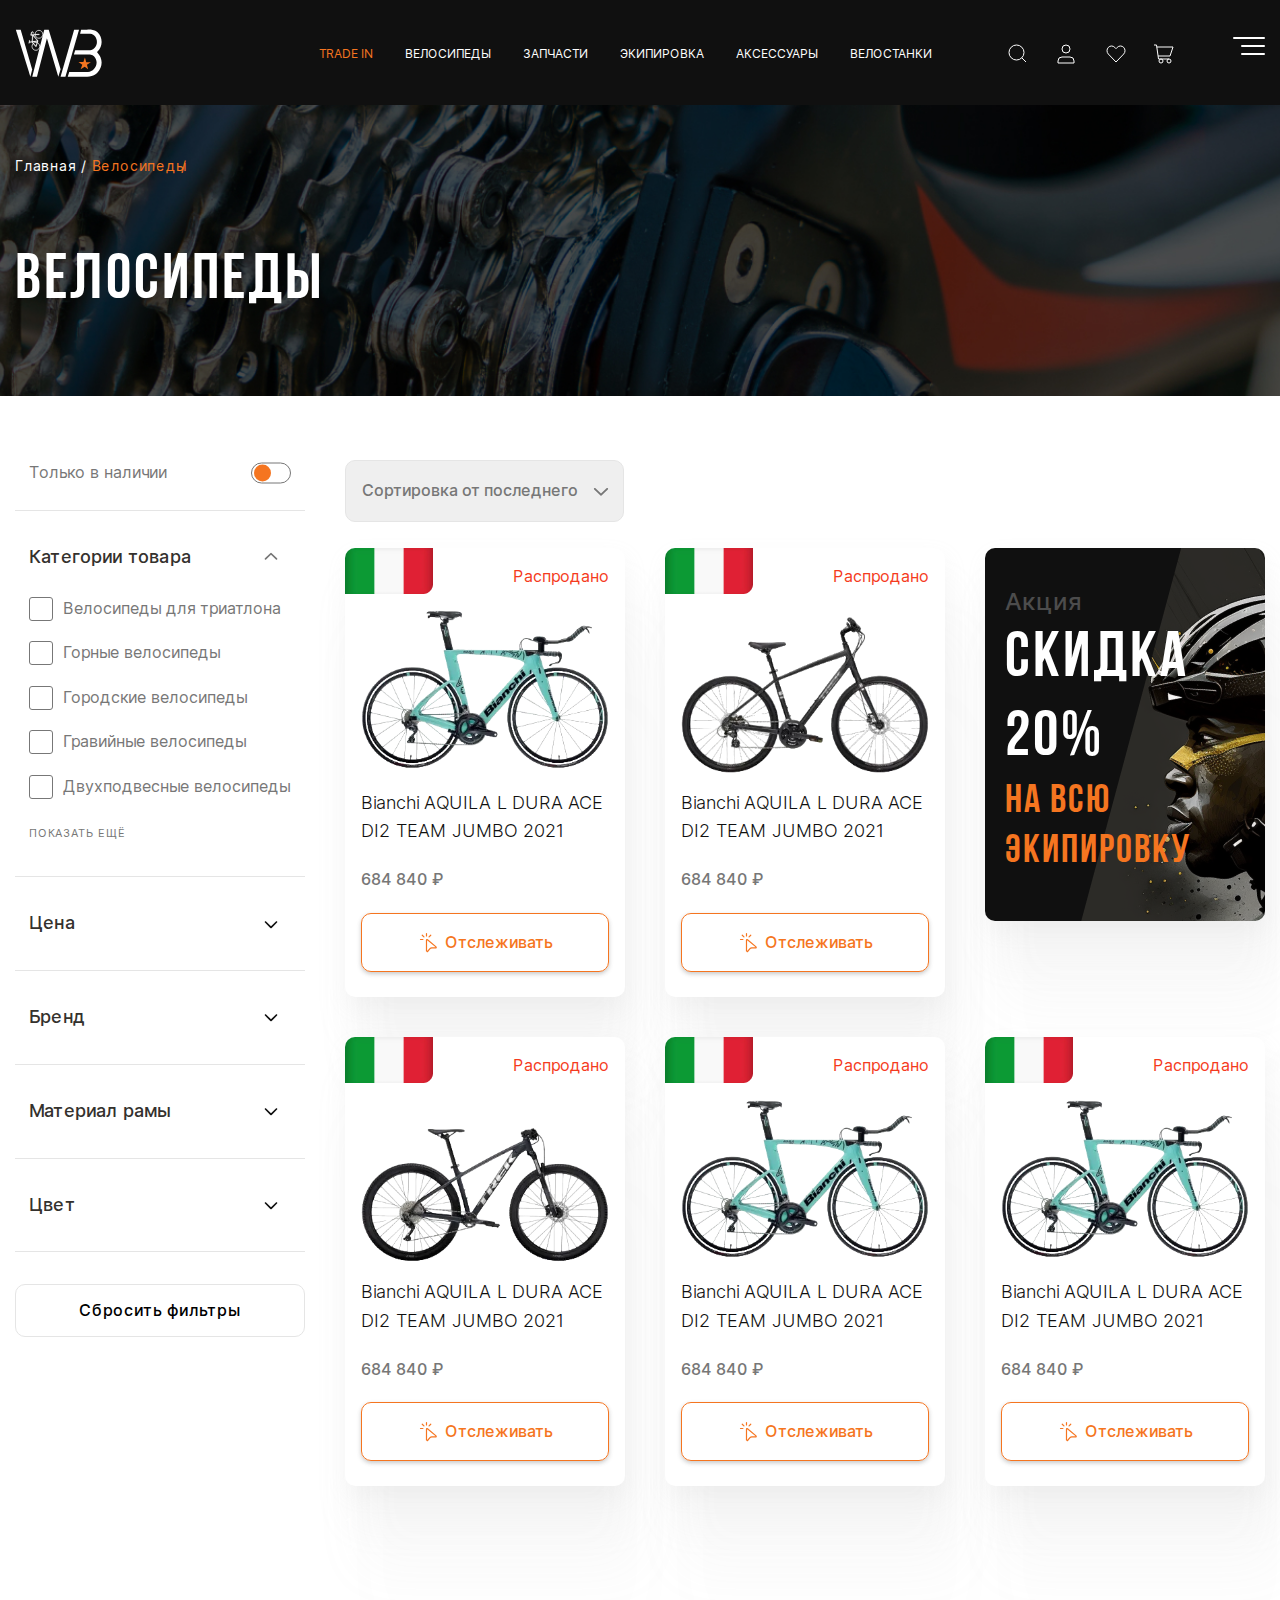
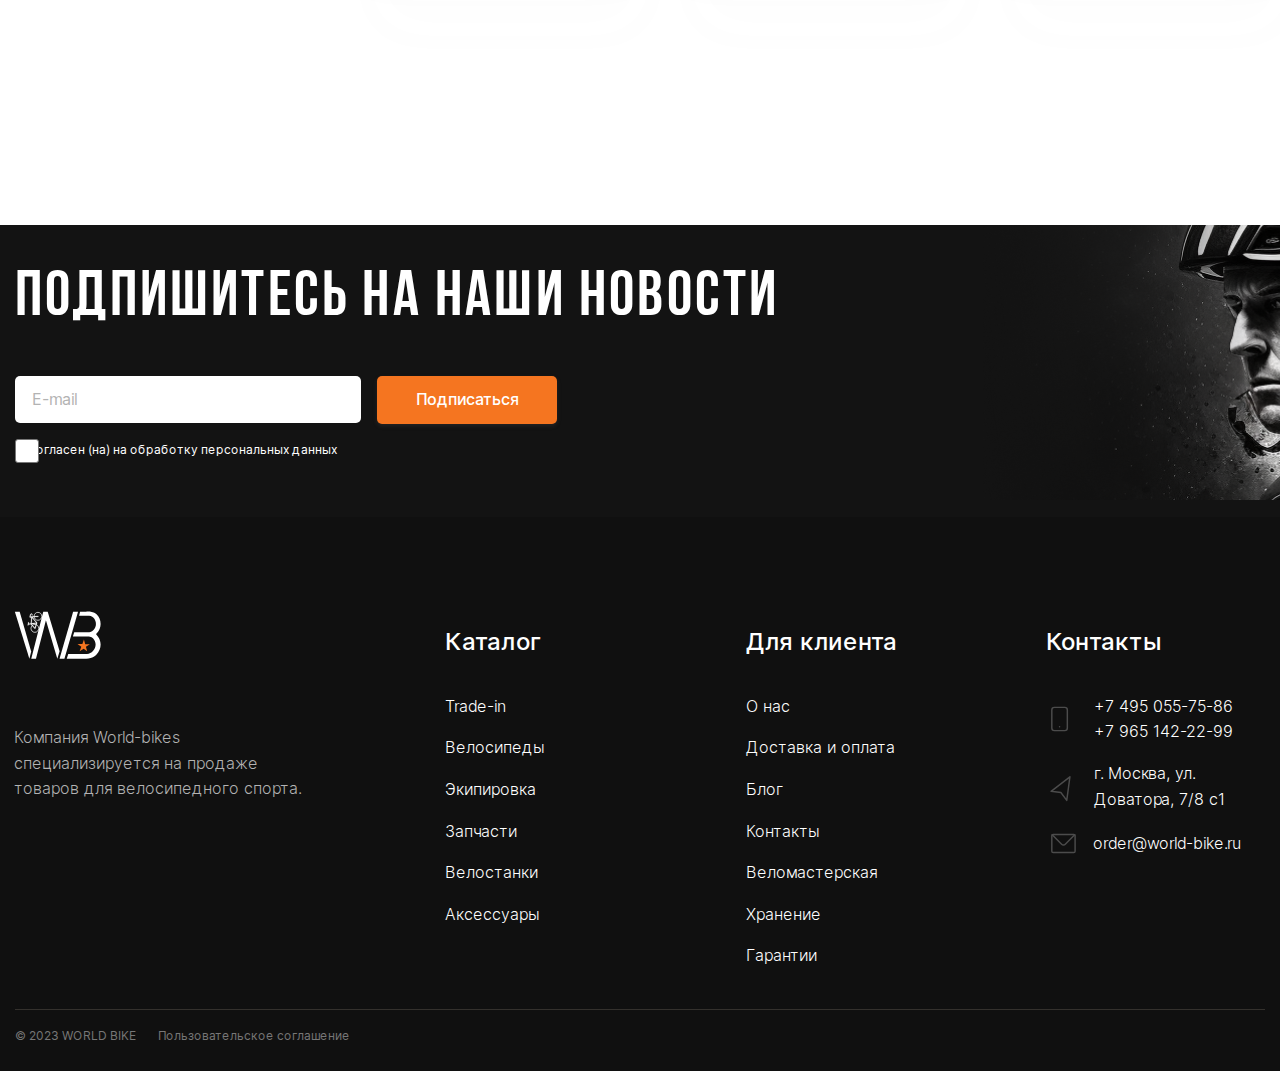
==== catalog-page.html @ cad62a0f "new site" ====
<!DOCTYPE html>
<html lang="ru" class="page">

<head>
  <meta charset="UTF-8">
    <meta name="viewport" content="width=device-width, initial-scale=1.0">
    <meta name="description" content="Купить велосипеды с доставкой по Москве - интернет магазин World Bike. Гарантия от производителя, профессиональное обслуживание, аксессуары, веломастерская.">
    <meta property="og:locale" content="ru_RU">
    <meta property="og:type" content="website">
    <meta property="og:title" content="Купить велосипед в Москве - World Bike | Интернет-магазин велосипедов">
    <meta property="og:description" content="Купить велосипеды с доставкой по Москве - интернет магазин World Bike. Гарантия от производителя, профессиональное обслуживание, аксессуары, веломастерская.">
    <meta property="og:url" content="https://world-bike.ru/">
    <meta property="og:site_name" content="Купить велосипед в Москве - World Bike | Интернет-магазин велосипедов">
    <meta property="article:modified_time" content="2023-04-11T09:06:09+00:00">
    <link rel="preload" href="fonts/bebasNeue/BebasNeueRegular.woff2" as="font" type="font/woff2" crossorigin>
    <link rel="preload" href="fonts/bebasNeue/BebasNeueCyrillic.woff2" as="font" type="font/woff2" crossorigin>
    <link rel="preload" href="fonts/inter/InterLightBETA.woff2" as="font" type="font/woff2" crossorigin>
    <link rel="preload" href="fonts/inter/InterRegular.woff2" as="font" type="font/woff2" crossorigin>
    <link rel="preload" href="fonts/inter/InterMedium.woff2" as="font" type="font/woff2" crossorigin>
    <link rel="preload" href="fonts/inter/InterBold.woff2" as="font" type="font/woff2" crossorigin>
    <link rel="preload" href="fonts/montserrat/MontserratSemiBold.woff2" as="font" type="font/woff2" crossorigin>
    <link rel="preload" href="fonts/montserrat/MontserratBold.woff2" as="font" type="font/woff2" crossorigin>
    <link rel="preload" href="fonts/openSans/OpenSansRegular.woff2" as="font" type="font/woff2" crossorigin>
  <link rel="stylesheet" href="css/vendor.css">
  <link rel="stylesheet" href="css/main.css">
  <script defer src="js/main.js"></script>
</head>

<body class="page__body">

  <div class="wrapper">

        <header class="header header--row">

    <div class="site-container">

        <div class="header__inner">

            <a href="index.html" class="logo header__logo">
                <img loading="lazy" src="img/svg-icon/logo.svg" class="image" width="87" height="49"
					alt="Логотип компаний world-bike">
            </a>

            <div class="header__box">

                <nav class="nav header__nav" title="Меню сайта">
                    <ul class="nav__list list-reset">
                        <li class="nav__item">
                            <a href="#" class="nav__link nav__link--active">Trade In</a>
                        </li>
                        <li class="nav__item">
                            <a href="#" class="nav__link">Велосипеды</a>
                        </li>
                        <li class="nav__item">
                            <a href="#" class="nav__link">Запчасти</a>
                        </li>
                        <li class="nav__item">
                            <a href="#" class="nav__link">Экипировка</a>
                        </li>
                        <li class="nav__item">
                            <a href="#" class="nav__link">Аксессуары</a>
                        </li>
                        <li class="nav__item">
                            <a href="#" class="nav__link">Велостанки</a>
                        </li>
                    </ul>
                </nav>

                <div class="hero__user-row user-icon">

                    <button type="button" data-href="#" class="user-icon__link popup-link">
                        <svg class="svg-header-user svg-search">
                            <use xlink:href="img/sprite.svg#search"></use>
                        </svg>
                    </button>

                    <button type="button" data-href="#" class="user-icon__link popup-link">
                        <svg class="svg-header-user svg-user1">
                            <use xlink:href="img/sprite.svg#user1"></use>
                        </svg>
                    </button>

                    <button type="button" data-href="#" class="user-icon__link popup-link">
                        <svg class="svg-header-user svg-favorites">
                            <use xlink:href="img/sprite.svg#favorites"></use>
                        </svg>
                    </button>

                    <button type="button" data-href="#" class="user-icon__link popup-link">
                        <svg class="svg-header-user svg-basket">
                            <use xlink:href="img/sprite.svg#basket"></use>
                        </svg>
                    </button>

                </div>

                <div class="burger-wrapper">
                    <button class="burger" aria-label="Открыть меню" aria-expanded="false" data-burger>
                        <span class="burger__line"></span>
                    </button>
                </div>

                <div class="menu" data-menu>

                    <div class="menu-wrapper">

                        <div class="tabs tabs-menu" data-tabs="tabs-menu">
                            <ul class="tabs__nav list-reset">

                                <li class="tabs__nav-item">
                                    <a href="#" class="tabs__nav-link">TRADE IN</a>
                                </li>

                                <li class="tabs__nav-item">

                                    <button class="tabs__nav-btn tabs__nav-btn--menu" type="button">Велосипеды</button>

                                    <div class="tabs__panel tabs__panel--menu">
                                        <nav class="nav">
                                            <ul class="nav__list list-reset">
                                                <li class="nav__item">
                                                    <a href="#" class="nav__link">Горные велосипеды</a>
                                                </li>
                                                <li class="nav__item">
                                                    <a href="#" class="nav__link">Велосипеды для триатлона</a>
                                                </li>
                                                <li class="nav__item">
                                                    <a href="#" class="nav__link">Городские велосипеды</a>
                                                </li>
                                                <li class="nav__item">
                                                    <a href="#" class="nav__link">Двухподвесные велосипеды</a>
                                                </li>
                                                <li class="nav__item">
                                                    <a href="#" class="nav__link">Шоссейные велосипеды</a>
                                                </li>
                                                <li class="nav__item">
                                                    <a href="#" class="nav__link">Электровелосипеды</a>
                                                </li>
                                                <li class="nav__item">
                                                    <a href="#" class="nav__link">Гравийные велосипеды</a>
                                                </li>
                                                <li class="nav__item">
                                                    <a href="#" class="nav__link">Женские велосипеды</a>
                                                </li>
                                                <li class="nav__item">
                                                    <a href="#" class="nav__link">Трековые велосипеды</a>
                                                </li>
                                                <li class="nav__item">
                                                    <a href="#" class="nav__link">Детские велосипеды</a>
                                                </li>
                                            </ul>
                                        </nav>
                                    </div>

                                </li>

                                <li class="tabs__nav-item">

                                    <button class="tabs__nav-btn tabs__nav-btn--menu" type="button">Запчасти</button>

                                    <div class="tabs__panel tabs__panel--menu">
                                        <nav class="nav">
                                            <ul class="nav__list list-reset">
                                                <li class="nav__item">
                                                    <a href="#" class="nav__link">Группы оборудования</a>
                                                </li>
                                                <li class="nav__item">
                                                    <a href="#" class="nav__link">Рамы</a>
                                                </li>
                                                <li class="nav__item">
                                                    <a href="#" class="nav__link">Кассеты</a>
                                                </li>
                                                <li class="nav__item">
                                                    <a href="#" class="nav__link">Манетки/Шифтеры</a>
                                                </li>
                                                <li class="nav__item">
                                                    <a href="#" class="nav__link">Вилки</a>
                                                </li>
                                                <li class="nav__item">
                                                    <a href="#" class="nav__link">Колёса</a>
                                                </li>
                                                <li class="nav__item">
                                                    <a href="#" class="nav__link">Каретки</a>
                                                </li>
                                                <li class="nav__item">
                                                    <a href="#" class="nav__link">Запчасти для электронных групп</a>
                                                </li>
                                                <li class="nav__item">
                                                    <a href="#" class="nav__link">Педали</a>
                                                </li>
                                                <li class="nav__item">
                                                    <a href="#" class="nav__link">Переключатели скоростей</a>
                                                </li>
                                                <li class="nav__item">
                                                    <a href="#" class="nav__link">Покрышки</a>
                                                </li>
                                                <li class="nav__item">
                                                    <a href="#" class="nav__link">Сёдла и штыри</a>
                                                </li>
                                                <li class="nav__item">
                                                    <a href="#" class="nav__link">Системы шатунов</a>
                                                </li>
                                                <li class="nav__item">
                                                    <a href="#" class="nav__link">Тормоза</a>
                                                </li>
                                                <li class="nav__item">
                                                    <a href="#" class="nav__link">Камеры</a>
                                                </li>
                                                <li class="nav__item">
                                                    <a href="#" class="nav__link">Цепи</a>
                                                </li>
                                            </ul>
                                        </nav>
                                    </div>

                                </li>

                                <li class="tabs__nav-item">

                                    <button class="tabs__nav-btn tabs__nav-btn--menu" type="button">Экипировка</button>

                                    <div class="tabs__panel tabs__panel--menu">
                                        <nav class="nav">
                                            <ul class="nav__list list-reset">
                                                <li class="nav__item">
                                                    <a href="#" class="nav__link">Велокуртки</a>
                                                </li>
                                                <li class="nav__item">
                                                    <a href="#" class="nav__link">Велотрусы</a>
                                                </li>
                                                <li class="nav__item">
                                                    <a href="#" class="nav__link">Термобелье</a>
                                                </li>
                                                <li class="nav__item">
                                                    <a href="#" class="nav__link">Велообувь</a>
                                                </li>
                                                <li class="nav__item">
                                                    <a href="#" class="nav__link">Велошлемы</a>
                                                </li>
                                                <li class="nav__item">
                                                    <a href="#" class="nav__link">Велоперчатки</a>
                                                </li>
                                                <li class="nav__item">
                                                    <a href="#" class="nav__link">Очки</a>
                                                </li>
                                                <li class="nav__item">
                                                    <a href="#" class="nav__link">Аксессуары</a>
                                                </li>
                                            </ul>
                                        </nav>
                                    </div>

                                </li>

                                <li class="tabs__nav-item">

                                    <button class="tabs__nav-btn tabs__nav-btn--menu" type="button">Аксессуары</button>

                                    <div class="tabs__panel tabs__panel--menu">
                                        <nav class="nav">
                                            <ul class="nav__list list-reset">
                                                <li class="nav__item">
                                                    <a href="#" class="nav__link">Велокомпьютеры</a>
                                                </li>
                                                <li class="nav__item">
                                                    <a href="#" class="nav__link">Велочехлы</a>
                                                </li>
                                                <li class="nav__item">
                                                    <a href="#" class="nav__link">Инструменты</a>
                                                </li>
                                                <li class="nav__item">
                                                    <a href="#" class="nav__link">Крылья</a>
                                                </li>
                                                <li class="nav__item">
                                                    <a href="#" class="nav__link">Насосы</a>
                                                </li>
                                                <li class="nav__item">
                                                    <a href="#" class="nav__link">Фляги, держатели</a>
                                                </li>
                                            </ul>
                                        </nav>
                                    </div>

                                </li>

                                <li class="tabs__nav-item">

                                    <button class="tabs__nav-btn tabs__nav-btn--menu" type="button">Велостанки</button>

                                    <div class="tabs__panel tabs__panel--menu">
                                        <nav class="nav">
                                            <ul class="nav__list list-reset">
                                                <li class="nav__item">
                                                    <a href="#" class="nav__link">Аксессуары для велостанков</a>
                                                </li>
                                            </ul>
                                        </nav>
                                    </div>

                                </li>

                            </ul>

                        </div>

                        <h2 class="menu__subtitle">
                            Доп. Информация
                        </h2>

                        <nav class="nav" title="Мобильное меню сайта">
                            <ul class="nav__list list-reset">
                                <li class="nav__item">
                                    <a href="#" class="nav__link">О нас</a>
                                </li>
                                <li class="nav__item">
                                    <a href="#" class="nav__link">Веломастерская</a>
                                </li>
                                <li class="nav__item">
                                    <a href="#" class="nav__link">Хранение</a>
                                </li>
                                <li class="nav__item">
                                    <a href="#" class="nav__link">Гарантии</a>
                                </li>
                                <li class="nav__item">
                                    <a href="#" class="nav__link">Пользовательское соглашение</a>
                                </li>
                                <li class="nav__item">
                                    <a href="#" class="nav__link">Доставка и оплата</a>
                                </li>
                                <li class="nav__item">
                                    <a href="#" class="nav__link">Блог</a>
                                </li>
                                <li class="nav__item">
                                    <a href="#" class="nav__link">Контакты</a>
                                </li>
                            </ul>
                        </nav>

                    </div>

                </div>

            </div>

        </div>

    </div>

</header>

<section class="pagination-site" style="background-image: url('img/pagination-site/pagination-site-bg.jpg');">

    <div class="site-container">

        <nav class="pagination-site__nav" title="Навигация по сайту">

            <ul class="pagination-site__list list-reset">

                <li class="pagination-site__item">
                    <a href="#" class="pagination-site__link">
                        Главная
                    </a>
                </li>

                <li class="pagination-site__item">
                    <a class="pagination-site__link pagination-site__link--current-page" disabled>
                        Велосипеды
                    </a>
                </li>

            </ul>

        </nav>

        <h1 class="pagination-site__title">
            Велосипеды
        </h1>

    </div>

</section>

        <main class="main">

        <section class="catalog-page">

  <div class="site-container">

    <div class="catalog-page__inner">

      <aside class="filter tabs" data-tabs="filter-tabs">

        <ul class="tabs__nav list-reset">

          <li class="filter__type">

            <label class="custom-checkbox custom-checkbox--only-stock">
              <input type="checkbox" class="custom-checkbox__field visually-hidden">
              <span class="custom-checkbox__content">
                Только в наличии
              </span>
            </label>

          </li>

          <li class="filter__type">

            <div class="tabs__nav-item">

              <button class="tabs__nav-btn tabs__nav-btn--arrow" type="button">
                Категории товара
              </button>

              <div class="tabs__content">

                <div class="tabs__panel">

                  <label class="custom-checkbox">
                    <input type="checkbox" class="custom-checkbox__field visually-hidden">
                    <span class="custom-checkbox__content">
                      Велосипеды для триатлона
                    </span>
                  </label>

                  <label class="custom-checkbox">
                    <input type="checkbox" class="custom-checkbox__field visually-hidden">
                    <span class="custom-checkbox__content">
                      Горные велосипеды
                    </span>
                  </label>

                  <label class="custom-checkbox">
                    <input type="checkbox" class="custom-checkbox__field visually-hidden">
                    <span class="custom-checkbox__content">
                      Городские велосипеды
                    </span>
                  </label>

                  <label class="custom-checkbox">
                    <input type="checkbox" class="custom-checkbox__field visually-hidden">
                    <span class="custom-checkbox__content">
                      Гравийные велосипеды
                    </span>
                  </label>

                  <label class="custom-checkbox">
                    <input type="checkbox" class="custom-checkbox__field visually-hidden">
                    <span class="custom-checkbox__content">
                      Двухподвесные велосипеды
                    </span>
                  </label>

                  <button class="filter__more view-link btn-reset">
                    Показать ещё
                  </button>

                </div>

              </div>

            </div>

          </li>

          <li class="filter__type">

            <div class="tabs__nav-item">

              <button class="tabs__nav-btn tabs__nav-btn--arrow" type="button">
                Цена
              </button>

              <div class="tabs__content">
                <div class="tabs__panel"></div>
              </div>

            </div>

          </li>

          <li class="filter__type">

            <div class="tabs__nav-item">

              <button class="tabs__nav-btn tabs__nav-btn--arrow" type="button"
                style="background-image: url('img/svg-icon/arrow-tabs.svg');">
                Бренд
              </button>

              <div class="tabs__content">

                <div class="tabs__panel">

                  <label class="custom-checkbox custom-checkbox--brand">
                    <input type="checkbox" class="custom-checkbox__field visually-hidden">
                    <span class="custom-checkbox__content">
                      Bianci
                    </span>
                    <small class="custom-checkbox__quantity">(24)</small>
                  </label>

                  <label class="custom-checkbox custom-checkbox--brand">
                    <input type="checkbox" class="custom-checkbox__field visually-hidden">
                    <span class="custom-checkbox__content">
                      BMC
                    </span>
                    <small class="custom-checkbox__quantity">(118)</small>
                  </label>

                  <label class="custom-checkbox custom-checkbox--brand">
                    <input type="checkbox" class="custom-checkbox__field visually-hidden">
                    <span class="custom-checkbox__content">
                      Ciclistino
                    </span>
                    <small class="custom-checkbox__quantity">(2)</small>
                  </label>

                  <label class="custom-checkbox custom-checkbox--brand">
                    <input type="checkbox" class="custom-checkbox__field visually-hidden">
                    <span class="custom-checkbox__content">
                      Cipollini
                    </span>
                    <small class="custom-checkbox__quantity">(38)</small>
                  </label>

                  <label class="custom-checkbox custom-checkbox--brand">
                    <input type="checkbox" class="custom-checkbox__field visually-hidden">
                    <span class="custom-checkbox__content">
                      Colnago
                    </span>
                    <small class="custom-checkbox__quantity">(19)</small>
                  </label>

                  <button class="filter__more view-link btn-reset">
                    Показать ещё
                  </button>

                </div>

              </div>

            </div>

          </li>

          <li class="filter__type">

            <div class="tabs__nav-item">

              <button class="tabs__nav-btn tabs__nav-btn--arrow" type="button"
                style="background-image: url('img/svg-icon/arrow-tabs.svg');">
                Материал рамы
              </button>

              <div class="tabs__content">

                <div class="tabs__panel">

                  <label class="custom-checkbox custom-checkbox--material">
                    <input type="checkbox" class="custom-checkbox__field visually-hidden">
                    <span class="custom-checkbox__content">
                      Алюминий
                    </span>
                    <small class="custom-checkbox__quantity">(55)</small>
                  </label>

                  <label class="custom-checkbox custom-checkbox--material">
                    <input type="checkbox" class="custom-checkbox__field visually-hidden">
                    <span class="custom-checkbox__content">
                      Карбон
                    </span>
                    <small class="custom-checkbox__quantity">(74)</small>
                  </label>

                  <label class="custom-checkbox custom-checkbox--material">
                    <input type="checkbox" class="custom-checkbox__field visually-hidden">
                    <span class="custom-checkbox__content">
                      Сталь
                    </span>
                    <small class="custom-checkbox__quantity">(2)</small>
                  </label>

                  <button class="filter__more view-link btn-reset">
                    Показать ещё
                  </button>

                </div>

              </div>

            </div>

          </li>

          <li class="filter__type">

            <div class="tabs__nav-item">

              <button class="tabs__nav-btn tabs__nav-btn--arrow" type="button"
                style="background-image: url('img/svg-icon/arrow-tabs.svg');">
                Цвет
              </button>

              <div class="tabs__content">
                <div class="tabs__panel tabs__panel--color">

                  <label class="custom-checkbox">
                    <input type="checkbox" class="custom-checkbox__field visually-hidden">
                    <span class="custom-checkbox__color" style="background-color: #F2F1EF;"></span>
                  </label>

                  <label class="custom-checkbox">
                    <input type="checkbox" class="custom-checkbox__field visually-hidden">
                    <span class="custom-checkbox__color" style="background-color: #38D5C8;"></span>
                  </label>

                  <label class="custom-checkbox">
                    <input type="checkbox" class="custom-checkbox__field visually-hidden">
                    <span class="custom-checkbox__color" style="background-color: #ACB690;"></span>
                  </label>

                  <label class="custom-checkbox">
                    <input type="checkbox" class="custom-checkbox__field visually-hidden">
                    <span class="custom-checkbox__color" style="background-color: #CC7E3B;"></span>
                  </label>

                  <label class="custom-checkbox">
                    <input type="checkbox" class="custom-checkbox__field visually-hidden">
                    <span class="custom-checkbox__color" style="background-color: #740222;"></span>
                  </label>

                  <label class="custom-checkbox">
                    <input type="checkbox" class="custom-checkbox__field visually-hidden">
                    <span class="custom-checkbox__color" style="background-color: #44ACFB;"></span>
                  </label>

                  <label class="custom-checkbox">
                    <input type="checkbox" class="custom-checkbox__field visually-hidden">
                    <span class="custom-checkbox__color" style="background-color: #FEF95F;"></span>
                  </label>

                  <label class="custom-checkbox">
                    <input type="checkbox" class="custom-checkbox__field visually-hidden">
                    <span class="custom-checkbox__color" style="background-color: #0D7F19;"></span>
                  </label>

                  <label class="custom-checkbox">
                    <input type="checkbox" class="custom-checkbox__field visually-hidden">
                    <span class="custom-checkbox__color" style="background-color: #FFD536;"></span>
                  </label>

                  <label class="custom-checkbox">
                    <input type="checkbox" class="custom-checkbox__field visually-hidden">
                    <span class="custom-checkbox__color" style="background-color: #FE7E56;"></span>
                  </label>

                  <label class="custom-checkbox">
                    <input type="checkbox" class="custom-checkbox__field visually-hidden">
                    <span class="custom-checkbox__color" style="background-color: #AC632C;"></span>
                  </label>

                  <label class="custom-checkbox">
                    <input type="checkbox" class="custom-checkbox__field visually-hidden">
                    <span class="custom-checkbox__color" style="background-color: #FD0012;"></span>
                  </label>

                  <label class="custom-checkbox">
                    <input type="checkbox" class="custom-checkbox__field visually-hidden">
                    <span class="custom-checkbox__color" style="background-color: #25FD3C;"></span>
                  </label>

                  <label class="custom-checkbox">
                    <input type="checkbox" class="custom-checkbox__field visually-hidden">
                    <span class="custom-checkbox__color" style="background-color: #353839;"></span>
                  </label>

                  <label class="custom-checkbox">
                    <input type="checkbox" class="custom-checkbox__field visually-hidden">
                    <span class="custom-checkbox__color" style="background-color: #FEA32A;"></span>
                  </label>

                  <label class="custom-checkbox">
                    <input type="checkbox" class="custom-checkbox__field visually-hidden">
                    <span class="custom-checkbox__color" style="background-color: #E5E4E2;"></span>
                  </label>

                  <label class="custom-checkbox">
                    <input type="checkbox" class="custom-checkbox__field visually-hidden">
                    <span class="custom-checkbox__color" style="background-color: #79526F;"></span>
                  </label>

                  <label class="custom-checkbox">
                    <input type="checkbox" class="custom-checkbox__field visually-hidden">
                    <span class="custom-checkbox__color" style="background-color: #FEC0CB;"></span>
                  </label>

                  <label class="custom-checkbox">
                    <input type="checkbox" class="custom-checkbox__field visually-hidden">
                    <span class="custom-checkbox__color" style="background-color: #BDBDBD;"></span>
                  </label>

                  <label class="custom-checkbox">
                    <input type="checkbox" class="custom-checkbox__field visually-hidden">
                    <span class="custom-checkbox__color" style="background-color: #7F7F7F;"></span>
                  </label>

                  <label class="custom-checkbox">
                    <input type="checkbox" class="custom-checkbox__field visually-hidden">
                    <span class="custom-checkbox__color" style="background-color: #0026F9;"></span>
                  </label>

                  <label class="custom-checkbox">
                    <input type="checkbox" class="custom-checkbox__field visually-hidden">
                    <span class="custom-checkbox__color" style="background-color: #49423D;"></span>
                  </label>

                  <label class="custom-checkbox">
                    <input type="checkbox" class="custom-checkbox__field visually-hidden">
                    <span class="custom-checkbox__color" style="background-color: #061E42;"></span>
                  </label>

                  <label class="custom-checkbox">
                    <input type="checkbox" class="custom-checkbox__field visually-hidden">
                    <span class="custom-checkbox__color" style="background-color: #8926F9;"></span>
                  </label>

                  <label class="custom-checkbox">
                    <input type="checkbox" class="custom-checkbox__field visually-hidden">
                    <span class="custom-checkbox__color" style="background-color: #000000;"></span>
                  </label>

                </div>
              </div>

            </div>

          </li>

          <button type="reset" class="filter__btn-reset btn-reset">
            Сбросить фильтры
          </button>

        </ul>

      </aside>

      <section class="catalog-page__models">

        <div class="withdrawal-goods">

          <select class="withdrawal-goods__select" name="withdrawal-goods-sort">
            <option class="withdrawal-goods__option" value="">Сортировка от последнего</option>
            <option class="withdrawal-goods__option" value="">По популярности</option>
            <option class="withdrawal-goods__option" value="">По рейтингу</option>
            <option class="withdrawal-goods__option" value="">Цены: по возрастанию</option>
            <option class="withdrawal-goods__option" value="">Цены: по убыванию</option>
          </select>

          <div class="cards-row">

            <button class="cards-row__btn" type="button"
              style="background-image: url('img/svg-icon/cards-row-2.svg');"></button>
            <button class="cards-row__btn" type="button"
              style="background-image: url('img/svg-icon/cards-row-3.svg');"></button>

          </div>

        </div>

        <div class="catalog-page__models-view catalog-page__models-view--bicycles-all">

          <div class="wrapper-grid">

            <article class="card" style="background-image: url('img/novelties/novelties-itali.png');">

              <div class="card__header">
                <span class="card__status card__status--sold-out">
                  Распродано
                </span>
              </div>

              <picture class="card-model">
                <source srcset="img/novelties/novelties-bg-1.webp" type="image/webp">
                <img loading="lazy" src="img/novelties/novelties-bg-1.png" class="card-model__image" width="368"
                  height="250" alt="Bianchi AQUILA L DURA ACE DI2 TEAM JUMBO 2021">
              </picture>

              <div class="card__moodel">
                <h3 class="card__model-name">
                  Bianchi AQUILA L DURA ACE DI2 TEAM JUMBO 2021
                </h3>
                <span class="card__model-prices">
                  684 840 ₽
                </span>
              </div>

              <button class="btn card__btn card__btn--track" type="button" dara-href="#">
                <svg class="cursor-click cursor-click--track">
                  <use xlink:href="img/sprite.svg#cursor-click"></use>
                </svg>

                <span class="card__btn-text card__btn-text--track">
                  Отслеживать
                </span>
              </button>

            </article>

            <article class="card" style="background-image: url('img/novelties/novelties-itali.png');">

              <div class="card__header">
                <span class="card__status card__status--sold-out">
                  Распродано
                </span>
              </div>

              <picture class="card-model">
                <source srcset="img/novelties/novelties-bg-2.webp" type="image/webp">
                <img loading="lazy" src="img/novelties/novelties-bg-2.png" class="card-model__image" width="368"
                  height="250" alt="Bianchi AQUILA L DURA ACE DI2 TEAM JUMBO 2021">
              </picture>

              <div class="card__moodel">
                <h3 class="card__model-name">
                  Bianchi AQUILA L DURA ACE DI2 TEAM JUMBO 2021
                </h3>
                <span class="card__model-prices">
                  684 840 ₽
                </span>
              </div>

              <button class="btn card__btn card__btn--track" type="button" dara-href="#">
                <svg class="cursor-click cursor-click--track">
                  <use xlink:href="img/sprite.svg#cursor-click"></use>
                </svg>

                <span class="card__btn-text card__btn-text--track">
                  Отслеживать
                </span>
              </button>

            </article>

            <div class="stock-card card" style="background-image: url('img/stock-card/stock-card-bg.png');">

              <div class="stock-card__info">

                <span class="stock-card__promotion">Акция</span>

                <strong class="stock-card__strong">Скидка 20%</strong>

                <span class="stock-card__what-discount">На всю экипировку</span>

              </div>

            </div>

            <article class="card" style="background-image: url('img/novelties/novelties-itali.png');">

              <div class="card__header">
                <span class="card__status card__status--sold-out">
                  Распродано
                </span>
              </div>

              <picture class="card-model">
                <source srcset="img/novelties/novelties-bg-3.webp" type="image/webp">
                <img loading="lazy" src="img/novelties/novelties-bg-3.png" class="card-model__image" width="368"
                  height="250" alt="Bianchi AQUILA L DURA ACE DI2 TEAM JUMBO 2021">
              </picture>

              <div class="card__moodel">
                <h3 class="card__model-name">
                  Bianchi AQUILA L DURA ACE DI2 TEAM JUMBO 2021
                </h3>
                <span class="card__model-prices">
                  684 840 ₽
                </span>
              </div>

              <button class="btn card__btn card__btn--track" type="button" dara-href="#">
                <svg class="cursor-click cursor-click--track">
                  <use xlink:href="img/sprite.svg#cursor-click"></use>
                </svg>

                <span class="card__btn-text card__btn-text--track">
                  Отслеживать
                </span>
              </button>

            </article>

            <article class="card" style="background-image: url('img/novelties/novelties-itali.png');">

              <div class="card__header">
                <span class="card__status card__status--sold-out">
                  Распродано
                </span>
              </div>

              <picture class="card-model">
                <source srcset="img/novelties/novelties-bg-1.webp" type="image/webp">
                <img loading="lazy" src="img/novelties/novelties-bg-1.png" class="card-model__image" width="368"
                  height="250" alt="Bianchi AQUILA L DURA ACE DI2 TEAM JUMBO 2021">
              </picture>

              <div class="card__moodel">
                <h3 class="card__model-name">
                  Bianchi AQUILA L DURA ACE DI2 TEAM JUMBO 2021
                </h3>
                <span class="card__model-prices">
                  684 840 ₽
                </span>
              </div>

              <button class="btn card__btn card__btn--track" type="button" dara-href="#">
                <svg class="cursor-click cursor-click--track">
                  <use xlink:href="img/sprite.svg#cursor-click"></use>
                </svg>

                <span class="card__btn-text card__btn-text--track">
                  Отслеживать
                </span>
              </button>

            </article>

            <article class="card" style="background-image: url('img/novelties/novelties-itali.png');">

              <div class="card__header">
                <span class="card__status card__status--sold-out">
                  Распродано
                </span>
              </div>

              <picture class="card-model">
                <source srcset="img/novelties/novelties-bg-1.webp" type="image/webp">
                <img loading="lazy" src="img/novelties/novelties-bg-1.png" class="card-model__image" width="368"
                  height="250" alt="Bianchi AQUILA L DURA ACE DI2 TEAM JUMBO 2021">
              </picture>

              <div class="card__moodel">
                <h3 class="card__model-name">
                  Bianchi AQUILA L DURA ACE DI2 TEAM JUMBO 2021
                </h3>
                <span class="card__model-prices">
                  684 840 ₽
                </span>
              </div>

              <button class="btn card__btn card__btn--track" type="button" dara-href="#">
                <svg class="cursor-click cursor-click--track">
                  <use xlink:href="img/sprite.svg#cursor-click"></use>
                </svg>

                <span class="card__btn-text card__btn-text--track">
                  Отслеживать
                </span>
              </button>

            </article>

          </div>

          <div class="pagination-page">

            <button type="button" class="pagination-page__start"
              style="background-image: url('img/svg-icon/models-start.svg');"></button>

            <button type="button" class="pagination-page__previous-page"
              style="background-image: url('img/svg-icon/models-prev.svg');"></button>

            <nav class="pagination-page__nav" title="Навигация по товарам">

              <ul class="pagination-page__list list-reset">

                <li class="pagination-page__item">
                  <a href="#" class="pagination-page__link pagination-page__link--active">1</a>
                </li>

                <li class="pagination-page__item">
                  <a href="#" class="pagination-page__link">2</a>
                </li>

                <li class="pagination-page__item">
                  <a href="#" class="pagination-page__link">3</a>
                </li>

                <li class="pagination-page__item">
                  <a href="#" class="pagination-page__link">4</a>
                </li>

                <li class="pagination-page__item">
                  <a href="#" class="pagination-page__link">…</a>
                </li>

              </ul>

            </nav>

            <button type="button" class="pagination-page__next-page"
              style="background-image: url('img/svg-icon/models-next.svg');"></button>

            <button type="button" class="pagination-page__end"
              style="background-image: url('img/svg-icon/models-end.svg');"></button>

          </div>

        </div>

      </section>

    </div>

  </div>

</section>

    </main>

        <footer class="footer">

    <div class="footer__top">

        <div class="container-fluid" style="background-image: url('img/footer/pic.png');">

            <div class="site-container">

                <h2 class="footer__top-subtitle">
                    Подпишитесь на наши новости
                </h2>

                <form class="form">

                    <label class="form__label">
                        <input type="text" name="Имя" class="input-reset form__input" placeholder="E-mail">
                    </label>

                    <button class="btn-reset form__btn btn" data-graph-path="subscription">Подписаться</button>

                    <div class="graph-modal graph-modal--subscription">
                        <div class="graph-modal__container graph-modal__container--subscription" role="dialog"
							aria-modal="true" data-graph-target="subscription">
                            <button class="btn-reset js-modal-close graph-modal__close"
								aria-label="Закрыть модальное окно"
								style="background-image: url('img/svg-icon/modal-close.svg');"></button>
                            <div class="graph-modal__content graph-modal__content--subscription">
                                <img loading="lazy" src="img/svg-icon/icon-subs.svg" class="subscription-image"
									width="98" height="98" aria-hidden="true" alt="">
                                <h2 class="subscription-subtitle">Благодарим за подписку!</h2>
                            </div>
                        </div>
                    </div>

                </form>

                <label class="custom-checkbox custom-checkbox--policy">
                    <input type="checkbox"
						class="custom-checkbox__field custom-checkbox__field--policy visually-hidden">
                    <span class="custom-checkbox__content">
                        Согласен (на) на обработку персональных данных
                    </span>
                </label>

            </div>

        </div>

    </div>

    <div class="site-container">

        <div class="footer__inner">

            <div class="footer__column">
                <a class="logo footer__logo">
                    <img loading="lazy" src="img/svg-icon/logo.svg" class="image" width="87" height="49"
						alt="Логотип компаний world-bike">
                </a>
                <p class="footer__logo-description">
                    Компания World-bikes <br> специализируется на продаже <br> товаров для велосипедного спорта.
                </p>
            </div>

            <div class="footer__column">
                <h3 class="footer__head">
                    Каталог
                </h3>
                <nav class="nav" title="Основное меню сайта">
                    <ul class="nav__list list-reset">
                        <li class="nav__item">
                            <a href="#" class="nav__link">
                                Trade-in
                            </a>
                        </li>
                        <li class="nav__item">
                            <a href="#" class="nav__link">
                                Велосипеды
                            </a>
                        </li>
                        <li class="nav__item">
                            <a href="#" class="nav__link">
                                Экипировка
                            </a>
                        </li>
                        <li class="nav__item">
                            <a href="#" class="nav__link">
                                Запчасти
                            </a>
                        </li>
                        <li class="nav__item">
                            <a href="#" class="nav__link">
                                Велостанки
                            </a>
                        </li>
                        <li class="nav__item">
                            <a href="#" class="nav__link">
                                Аксессуары
                            </a>
                        </li>
                    </ul>
                </nav>
            </div>

            <div class="footer__column">
                <h3 class="footer__head">
                    Для клиента
                </h3>
                <nav class="nav" title="Дополнительное меню сайта">
                    <ul class="nav__list list-reset">
                        <li class="nav__item">
                            <a href="#" class="nav__link">
                                О нас
                            </a>
                        </li>
                        <li class="nav__item">
                            <a href="#" class="nav__link">
                                Доставка и оплата
                            </a>
                        </li>
                        <li class="nav__item">
                            <a href="#" class="nav__link">
                                Блог
                            </a>
                        </li>
                        <li class="nav__item">
                            <a href="#" class="nav__link">
                                Контакты
                            </a>
                        </li>
                        <li class="nav__item">
                            <a href="#" class="nav__link">
                                Веломастерская
                            </a>
                        </li>
                        <li class="nav__item">
                            <a href="#" class="nav__link">
                                Хранение
                            </a>
                        </li>
                        <li class="nav__item">
                            <a href="#" class="nav__link">
                                Гарантии
                            </a>
                        </li>
                    </ul>
                </nav>
            </div>

            <div class="footer__column footer-contacts">
                <h3 class="footer__head">
                    Контакты
                </h3>
                <ul class="contacts-list list-reset">

                    <li class="contacts-item" style="background-image: url('img/svg-icon/smartphone-footer.svg');">
                        <a href="tel:+74950557586" class="contacts-phone hover-link">+7 495 055-75-86</a>
                        <a href="tel:+79651422299" class="contacts-phone hover-link">+7 965 142-22-99</a>
                    </li>

                    <li class="contacts-item" style="background-image: url('img/svg-icon/navigation-footer.svg');">
                        <address class="contacts-address">г. Москва, ул. <br> Доватора, 7/8 с1</address>
                    </li>

                    <li class="contacts-item" style="background-image: url('img/svg-icon/mail-footer.svg');">
                        <a href="mailto:order@world-bike.ru" class="contacts-mail hover-link">order@world-bike.ru</a>
                    </li>

                </ul>
            </div>

        </div>

        <div class="footer__bottom">

            <span class="footer__copyright">
                © 2023 world bike
            </span>

            <a href="#" class="policy footer__policy hover-link">
                Пользовательское соглашение
            </a>

        </div>

    </div>

</footer>

    </div>

</body>

</html>
---- css/main.css ----
:root {
  --font-Inter: "Inter", sans-serif;
  --font-OpenSans: "Open Sans", sans-serif;
  --font-Bebas: "Bebas Neue", sans-serif;
  --font-BebasCyrillic: "Bebas Neue Cyrillic", sans-serif;
  --font-Montserrat: "Montserrat", sans-serif;
  --content-width: 1310px;
  --content-fluid-width: 1890px;
  --container-offset: 15px;
  --container-width: calc(var(--content-width) + (var(--container-offset) * 2));
  --container-fluid-width: calc(var(--content-fluid-width) + (var(--container-offset) * 2));
  --container-rigth: calc( (100% - var(--content-width))/2 + var(--container-offset));
  --bl: #101010;
  --banner: #131313;
  --dark: #34312D;
  --dark-grey: #2E2E2E;
  --1-grey: #4C4C4C;
  --2-grey: #777777;
  --light-grey: #B3B3B3;
  --3-grey: #E5E5E5;
  --bg: #F8F8F8;
  --white: #FFFFFF;
  --orange: #F57520;
  --hover-orange: #F57F2A;
  --or-2: #EB6B16;
  --or-3: #E1610C;
  --or-4: #D75702;
  --red: #F53A20;
  --green: #4D932C;
}

/* stylelint-disable */
/* stylelint-disable */
/* stylelint-disable */
.custom-checkbox__field:checked + .custom-checkbox__content::after {
  opacity: 1;
}

.custom-checkbox__field:focus + .custom-checkbox__content::before {
  outline: none;
  outline-offset: 2px;
}

.custom-checkbox__field:focus-visible + .custom-checkbox__content::before {
  outline: 2px solid var(--orange);
}

.custom-checkbox__field:disabled + .custom-checkbox__content {
  opacity: 0.4;
  pointer-events: none;
}

/* stylelint-disable */
/* stylelint-disable */
/* stylelint-disable value-keyword-case */
@font-face {
  font-family: "Bebas Neue";
  src: url("../fonts/../fonts/bebasNeue/BebasNeueRegular.woff2") format("woff2");
  font-weight: 400;
  font-display: swap;
  font-style: normal;
}
@font-face {
  font-family: "Bebas Neue";
  src: url("../fonts/../fonts/bebasNeue/BebasNeueCyrillic.woff2") format("woff2");
  font-weight: 400;
  font-display: swap;
  font-style: normal;
}
@font-face {
  font-family: "Inter";
  src: url("../fonts/../fonts/inter/InterLightBETA.woff2") format("woff2");
  font-weight: 300;
  font-display: swap;
  font-style: normal;
}
@font-face {
  font-family: "Inter";
  src: url("../fonts/../fonts/inter/InterRegular.woff2") format("woff2");
  font-weight: 400;
  font-display: swap;
  font-style: normal;
}
@font-face {
  font-family: "Inter";
  src: url("../fonts/../fonts/inter/InterMedium.woff2") format("woff2");
  font-weight: 500;
  font-display: swap;
  font-style: normal;
}
@font-face {
  font-family: "Inter";
  src: url("../fonts/../fonts/inter/InterBold.woff2") format("woff2");
  font-weight: 700;
  font-display: swap;
  font-style: normal;
}
@font-face {
  font-family: "Montserrat";
  src: url("../fonts/../fonts/montserrat/MontserratSemiBold.woff2") format("woff2");
  font-weight: 600;
  font-display: swap;
  font-style: normal;
}
@font-face {
  font-family: "Montserrat";
  src: url("../fonts/../fonts/montserrat/MontserratBold.woff2") format("woff2");
  font-weight: 700;
  font-display: swap;
  font-style: normal;
}
@font-face {
  font-family: "Open Sans";
  src: url("../fonts/../fonts/openSans/OpenSansRegular.woff2") format("woff2");
  font-weight: 400;
  font-display: swap;
  font-style: normal;
}
html {
  -webkit-box-sizing: border-box;
  box-sizing: border-box;
}

*,
*::before,
*::after {
  -webkit-box-sizing: inherit;
  box-sizing: inherit;
}

.page {
  height: 100%;
  font-family: var(--font-Inter, sans-serif);
  -webkit-text-size-adjust: 100%;
}

.page__body {
  margin: 0;
  min-height: 100%;
  background-color: var(--white);
  min-width: 320px;
  font-family: var(--font-Inter);
  font-size: 16px;
  font-weight: 400;
  line-height: 1.6;
  letter-spacing: 0.8px;
  font-style: normal;
  color: var(--bl);
  cursor: default;
}

img {
  display: block;
  height: auto;
  max-width: 100%;
  -o-object-fit: cover;
  object-fit: cover;
}

p {
  margin: 0;
}

.site-container {
  margin: 0 auto;
  max-width: var(--content-width);
  padding: 0 var(--container-offset);
}

.container-fluid {
  margin: 0 auto;
  max-width: var(--container-fluid-width);
}

.container-right {
  padding-left: var(--container-rigth);
  overflow: hidden;
}

.hover-link {
  -webkit-transition: color 0.2s ease-in;
  transition: color 0.2s ease-in;
}

.hover-link:hover {
  color: var(--orange);
}

.swiper-button-next:after,
.swiper-button-prev:after {
  display: none;
}

.swiper-button-next,
.swiper-button-prev {
  width: 43px;
  height: 43px;
  border-radius: 50%;
  background-color: var(--bl);
  background-image: url(../img/svg-icon/arrow.svg);
  background-repeat: no-repeat;
  background-size: 14px 24px;
  background-position: center center;
  -webkit-transition: background-color 0.3s ease-in-out;
  transition: background-color 0.3s ease-in-out;
}
.swiper-button-next:hover,
.swiper-button-prev:hover {
  background-color: #333333;
}

.swiper-button-prev.swiper-button-disabled {
  opacity: 1;
  background-color: transparent;
  background-image: url(../img/svg-icon/disabled-arrow.svg);
  -webkit-transform: rotate(0deg);
  -ms-transform: rotate(0deg);
  transform: rotate(0deg);
}

.swiper-button-next.swiper-button-disabled {
  opacity: 1;
  background-color: transparent;
  background-image: url(../img/svg-icon/disabled-arrow.svg);
  -webkit-transform: rotate(180deg);
  -ms-transform: rotate(180deg);
  transform: rotate(180deg);
}

.swiper-button-prev {
  -webkit-transform: rotate(180deg);
  -ms-transform: rotate(180deg);
  transform: rotate(180deg);
}

.swiper-slide {
  height: auto;
  display: -webkit-box;
  display: -ms-flexbox;
  display: flex;
  -webkit-box-align: stretch;
  -ms-flex-align: stretch;
  align-items: stretch;
}

.is-hidden {
  display: none !important; /* stylelint-disable-line declaration-no-important */
}

.btn-reset {
  border: none;
  padding: 0;
  background-color: transparent;
  cursor: pointer;
}

.list-reset {
  list-style: none;
  margin: 0;
  padding: 0;
}

.input-reset {
  -webkit-appearance: none;
  -moz-appearance: none;
  appearance: none;
  border: none;
  border-radius: 0;
  background-color: #fff;
}
.input-reset::-webkit-search-decoration, .input-reset::-webkit-search-cancel-button, .input-reset::-webkit-search-results-button, .input-reset::-webkit-search-results-decoration {
  display: none;
}

.visually-hidden {
  position: absolute;
  overflow: hidden;
  margin: -1px;
  border: 0;
  padding: 0;
  width: 1px;
  height: 1px;
  clip: rect(0 0 0 0);
}

.js-focus-visible :focus:not(.focus-visible) {
  outline: none;
}

.centered {
  text-align: center;
}

.dis-scroll {
  position: fixed;
  left: 0;
  top: 0;
  overflow: hidden;
  width: 100%;
  height: 100vh;
  -ms-scroll-chaining: none;
  overscroll-behavior: none;
}

.page--ios .dis-scroll {
  position: relative;
}

.wrapper {
  display: -webkit-box;
  display: -ms-flexbox;
  display: flex;
  -webkit-box-orient: vertical;
  -webkit-box-direction: normal;
  -ms-flex-direction: column;
  flex-direction: column;
  min-height: 100%;
}

.main {
  -webkit-box-flex: 1;
  -ms-flex: 1 1 auto;
  flex: 1 1 auto;
}

body.lock {
  overflow: hidden;
}

h1, h2, h3, h4 {
  font-family: var(--font-Bebas);
  font-style: normal;
  color: var(--bl);
  font-weight: 700;
  line-height: 1.23;
  letter-spacing: 3.2px;
  margin: 0;
}

h1 {
  font-size: 110px;
  letter-spacing: 2.2px;
}

h2 {
  font-size: 64px;
  font-weight: 400;
  letter-spacing: 3.2px;
}

h3 {
  font-size: 40px;
  letter-spacing: 2px;
}

h4 {
  font-size: 20px;
}

a {
  font-family: var(--font-Inter);
  font-size: 16px;
  font-weight: 400;
  line-height: 1.4;
  color: var(--white);
  display: inline-block;
  text-decoration: none;
}

button {
  background-color: transparent;
  border: 0;
  padding: 0;
  letter-spacing: 0.8px;
}

.btn {
  width: -webkit-fit-content;
  width: -moz-fit-content;
  width: fit-content;
  min-width: 180px;
  font-family: var(--font-Inter);
  display: -webkit-box;
  display: -ms-flexbox;
  display: flex;
  -webkit-box-align: center;
  -ms-flex-align: center;
  align-items: center;
  -webkit-box-pack: center;
  -ms-flex-pack: center;
  justify-content: center;
  text-align: center;
  padding: 16px 41px;
  gap: 10px;
  font-size: 16px;
  line-height: 1.23;
  letter-spacing: 0px;
  font-weight: 500;
  color: var(--white);
  background-color: var(--orange);
  cursor: pointer;
  border-radius: 10px;
  -webkit-box-shadow: 0px 2px 4px rgba(75, 75, 75, 0.3);
  box-shadow: 0px 2px 4px rgba(75, 75, 75, 0.3);
  -webkit-transition: box-shadow 0.3s, background-color 0.3s ease-in-out;
  -webkit-transition: background-color 0.3s ease-in-out, -webkit-box-shadow 0.3s;
  transition: background-color 0.3s ease-in-out, -webkit-box-shadow 0.3s;
  transition: box-shadow 0.3s, background-color 0.3s ease-in-out;
  transition: box-shadow 0.3s, background-color 0.3s ease-in-out, -webkit-box-shadow 0.3s;
}

.btn:hover {
  -webkit-box-shadow: 0px 4px 8px rgba(75, 75, 75, 0.5);
  box-shadow: 0px 4px 8px rgba(75, 75, 75, 0.5);
  background-color: var(--hover-orange);
}

.tabs {
  display: block;
}
.tabs__nav {
  display: block;
}
.tabs__nav-item {
  margin-bottom: 8px;
}
.tabs__nav-item:last-child {
  margin-bottom: 0;
}
.tabs__nav-link {
  width: 100%;
  max-width: 320px;
  color: var(--orange);
  font-family: var(--font-Inter);
  font-size: 20px;
  font-style: normal;
  font-weight: 500;
  line-height: 160%;
  letter-spacing: 0.2px;
  padding: 16px;
  padding-right: 50px;
  border-radius: 10px;
  background-color: var(--bg);
  text-align: left;
}
.tabs .nav__link {
  color: var(--1-grey);
  font-family: var(--font-Inter);
  font-size: 16px;
  font-style: normal;
  font-weight: 400;
  line-height: 160%;
}
.tabs__nav-btn {
  display: inline-block;
  background-color: transparent;
  background-image: url("../img/svg-icon/arrow-tabs.svg");
  background-repeat: no-repeat;
  background-size: 16px 20px;
  background-position: 95% 50%;
  width: 100%;
  max-width: 320px;
  color: var(--dark);
  font-family: var(--font-Inter);
  font-size: 18px;
  font-style: normal;
  font-weight: 500;
  line-height: 160%;
  letter-spacing: 0.18px;
  padding-right: 25px;
  border-radius: 10px;
  text-align: left;
  cursor: pointer;
}
.tabs__nav-btn:focus {
  color: inherit;
  background-color: transparent;
}
.tabs__nav-btn:focus-visible {
  background-color: var(--orange);
}
.tabs__nav-btn--menu {
  padding: 16px;
  padding-right: 50px;
  background-color: var(--bg);
  background-size: 24px 15px;
}
.tabs .tabs__nav-btn--menu:hover {
  background-color: var(--orange);
}
.tabs .tabs__nav-btn--menu.tabs__nav-btn--active {
  color: var(--white);
  background-color: var(--orange);
  background-image: url("../img/svg-icon/arrow-tabs-white.svg");
}
.tabs .tabs__nav-btn--active {
  margin-bottom: 24px;
  background-image: url("../img/svg-icon/tabs-rotate.svg");
}
.tabs__panel {
  color: var(--bl);
}
.tabs__panel .view-link {
  display: inline;
  text-align: left;
}
.tabs__panel--active.tabs__panel--color {
  display: -ms-grid;
  display: grid;
  -ms-grid-columns: (1fr)[6];
  grid-template-columns: repeat(6, 1fr);
  gap: 13px;
}
.tabs__panel--active.tabs__panel--color .custom-checkbox {
  display: -webkit-box;
  display: -ms-flexbox;
  display: flex;
  margin-bottom: 0;
}
.tabs__panel--menu {
  padding: 0 16px 24px;
}

.tabs-menu {
  margin-bottom: 74px;
}

.custom-checkbox {
  position: relative;
  display: inline-block;
  margin-bottom: 19px;
  font-family: sans-serif;
}
.custom-checkbox--brand, .custom-checkbox--material {
  display: -webkit-box;
  display: -ms-flexbox;
  display: flex;
  -webkit-box-align: center;
  -ms-flex-align: center;
  align-items: center;
  -webkit-box-pack: justify;
  -ms-flex-pack: justify;
  justify-content: space-between;
}
.custom-checkbox .custom-checkbox__content::before {
  content: "";
  position: absolute;
  left: 0;
  top: 50%;
  -webkit-transform: translateY(-50%);
  -ms-transform: translateY(-50%);
  transform: translateY(-50%);
  background-color: var(--white);
  border: 1px solid var(--2-grey);
  width: 24px;
  height: 24px;
  border-radius: 3px;
}
.custom-checkbox .custom-checkbox__content::after {
  content: "";
  position: absolute;
  left: 5px;
  top: 50%;
  -webkit-transform: translateY(-50%);
  -ms-transform: translateY(-50%);
  transform: translateY(-50%);
  width: 14px;
  height: 11px;
  background-image: url(../img/svg-icon/checkbox-checked.svg);
  background-repeat: no-repeat;
  background-size: contain;
  background-position: center center;
  opacity: 0;
}
.custom-checkbox input:checked + .custom-checkbox__content::before {
  background-color: var(--orange);
  border: 1px solid transparent;
}
.custom-checkbox input:checked + .custom-checkbox__content::after {
  opacity: 1;
}
.custom-checkbox__color {
  position: relative;
  -ms-grid-column-span: 2;
  grid-column: 2 span;
  display: inline-block;
  width: 32px;
  height: 32px;
  border-radius: 50%;
  cursor: pointer;
}
.custom-checkbox__color:focus {
  border: 1px solid red;
}
.custom-checkbox__color::before {
  content: "";
  position: absolute;
  inset: 0;
  border: 5px solid transparent;
  border-radius: 50%;
}
.custom-checkbox input:checked + .custom-checkbox__color::before {
  border: 5px solid var(--3-grey);
}
.custom-checkbox__content {
  display: inline-block;
  padding-left: 34px;
  cursor: pointer;
  line-height: 160%;
  letter-spacing: 0;
  font-family: var(--font-Inter);
  color: var(--2-grey);
}
.custom-checkbox--only-stock {
  width: 100%;
  margin-bottom: 0;
}
.custom-checkbox--only-stock .custom-checkbox__content {
  padding-left: 0;
  padding-right: 34px;
}
.custom-checkbox--only-stock .custom-checkbox__content::before {
  left: auto;
  right: 0;
  width: 40px;
  height: 21px;
  background-color: var(--white);
  border: 1px solid var(--2-grey);
  border-radius: 22px;
  -webkit-transition-property: background-color, border;
  transition-property: background-color, border;
  -webkit-transition-duration: 0.1s, 0.1s;
  transition-duration: 0.1s, 0.1s;
  -webkit-transition-timing-function: ease-in;
  transition-timing-function: ease-in;
  -webkit-transition-delay: 0s, 0s;
  transition-delay: 0s, 0s;
}
.custom-checkbox--only-stock .custom-checkbox__content::after {
  left: auto;
  right: 20px;
  background-image: none;
  background-color: var(--orange);
  width: 17px;
  height: 17px;
  border-radius: 50%;
  opacity: 1;
  -webkit-transition-property: background-color, right;
  transition-property: background-color, right;
  -webkit-transition-duration: 0.1s, 0.1s;
  transition-duration: 0.1s, 0.1s;
  -webkit-transition-timing-function: ease-in;
  transition-timing-function: ease-in;
  -webkit-transition-delay: 0s, 0s;
  transition-delay: 0s, 0s;
}
.custom-checkbox--only-stock input:checked + .custom-checkbox__content::after {
  background-color: var(--white);
  right: 3px;
}
.custom-checkbox--only-stock input:checked + .custom-checkbox__content::before {
  background-color: var(--orange);
  border: 1px solid transparent;
}

.custom-checkbox--policy span::after {
  width: 15px;
  height: 15px;
  background-color: var(--bl);
  border-radius: 3px;
}
.custom-checkbox--policy .custom-checkbox__content {
  color: var(--white);
  font-family: var(--font-Inter);
  font-size: 12px;
  font-style: normal;
  font-weight: 400;
  line-height: 160%;
  padding-left: 12px;
  letter-spacing: 0px;
  vertical-align: text-bottom;
}

.pagination-site {
  padding: 48px 0 75px;
  background-repeat: no-repeat;
  background-size: cover;
  background-position: center center;
}
.pagination-site__nav {
  margin-bottom: 64px;
}
.pagination-site__list {
  display: -webkit-box;
  display: -ms-flexbox;
  display: flex;
  -webkit-box-align: center;
  -ms-flex-align: center;
  align-items: center;
  -ms-flex-wrap: wrap;
  flex-wrap: wrap;
}
.pagination-site__item {
  margin-right: 5px;
}
.pagination-site__item:last-child {
  margin-right: 0;
}
.pagination-site__link {
  position: relative;
  color: var(--white);
  font-family: var(--font-Inter);
  font-size: 14px;
  font-style: normal;
  font-weight: 400;
  line-height: 160%;
  padding-right: 10px;
}
.pagination-site__link[href]:hover {
  text-decoration: underline;
}
.pagination-site__link:after {
  content: "/";
  position: absolute;
  top: 0;
  right: 0;
  font-size: inherit;
}
.pagination-site__link--current-page {
  padding-right: 0;
  color: var(--orange);
}
.pagination-site__link--current-page[disabled]:hover {
  text-decoration: none;
}
.pagination-site__title {
  color: var(--white);
  font-family: var(--font-Bebas);
  font-size: 64px;
  font-style: normal;
  font-weight: 400;
  line-height: 123%;
  letter-spacing: 3.2px;
}

.menu-wrapper {
  position: relative;
  background-color: var(--white);
  z-index: 998;
  width: 100%;
  max-width: 23.2%;
  -webkit-transform: translateX(100%);
  -ms-transform: translateX(100%);
  transform: translateX(100%);
  margin-left: auto;
  min-height: 100%;
  padding: 104px 60px 30px 40px;
  -webkit-transition-duration: 0.3s;
  transition-duration: 0.3s;
  -webkit-transition-property: -webkit-transform;
  transition-property: -webkit-transform;
  transition-property: transform;
  transition-property: transform, -webkit-transform;
  -webkit-transition-delay: 0s;
  transition-delay: 0s;
}

.menu {
  visibility: hidden;
  position: fixed;
  z-index: 9999;
  width: 100%;
  height: 100%;
  top: 0%;
  right: 0%;
  overflow-y: auto;
  overflow-x: hidden;
  -webkit-transition-duration: 0.3s, 0.3s;
  transition-duration: 0.3s, 0.3s;
  -webkit-transition-property: visibility, right;
  transition-property: visibility, right;
  -webkit-transition-delay: 0s, 0s;
  transition-delay: 0s, 0s;
}
.menu__subtitle {
  font-family: var(--font-Bebas);
  color: var(--bl);
  font-size: 40px;
  font-style: normal;
  font-weight: 400;
  line-height: 123%;
  letter-spacing: 2px;
  margin-bottom: 48px;
}

.menu--active {
  visibility: visible;
  background-color: rgba(0, 0, 0, 0.3);
  -webkit-backdrop-filter: blur(3px);
  backdrop-filter: blur(3px);
}

.menu--active .menu-wrapper {
  -webkit-transform: translateX(0%);
  -ms-transform: translateX(0%);
  transform: translateX(0%);
  min-width: 400px;
}

.menu .nav__list {
  -webkit-box-orient: vertical;
  -webkit-box-direction: normal;
  -ms-flex-direction: column;
  flex-direction: column;
  -webkit-box-align: start;
  -ms-flex-align: start;
  align-items: flex-start;
  width: 100%;
}
.menu .nav__item {
  margin-right: 0;
  margin-bottom: 24px;
}
.menu .nav__item:last-child {
  margin-bottom: 0;
}
.menu .nav__link {
  color: var(--bl);
  font-family: var(--font-Inter);
  font-size: 18px;
  font-style: normal;
  font-weight: 500;
  line-height: 160%;
  letter-spacing: 0.18px;
}
.menu .nav__link:hover {
  color: var(--orange);
}

.burger {
  position: relative;
  width: 32px;
  height: 18px;
  cursor: pointer;
  -webkit-transition-duration: 0.2s;
  transition-duration: 0.2s;
  -webkit-transition-property: opacity;
  transition-property: opacity;
  -webkit-transition-delay: 0s;
  transition-delay: 0s;
}
.burger:hover {
  opacity: 0.7;
}
.burger:before, .burger:after {
  content: "";
  position: absolute;
  right: 0;
  width: 24px;
  height: 2px;
  border-radius: 10px;
  background-color: var(--white);
  -webkit-transition-duration: 0.2s;
  transition-duration: 0.2s;
  -webkit-transition-property: all;
  transition-property: all;
  -webkit-transition-delay: 0s;
  transition-delay: 0s;
}
.burger:before {
  top: 50%;
  -webkit-transform: translateY(-50%);
  -ms-transform: translateY(-50%);
  transform: translateY(-50%);
}
.burger:after {
  bottom: 0;
}
.burger__line {
  position: absolute;
  left: 0;
  top: 0;
  width: 100%;
  height: 2px;
  border-radius: 10px;
  background-color: var(--white);
}

.burger--active .burger__line {
  visibility: hidden;
  opacity: 0;
}

.burger--active:before,
.burger--active:after {
  width: 32px;
  background-color: #B3B3B3;
  -webkit-transform-origin: center;
  -ms-transform-origin: center;
  transform-origin: center;
}

.burger--active:before {
  -webkit-transform: rotate(45deg);
  -ms-transform: rotate(45deg);
  transform: rotate(45deg);
}

.burger--active:after {
  top: 50%;
  -webkit-transform: translateY(-50%);
  -ms-transform: translateY(-50%);
  transform: translateY(-50%);
  -webkit-transform: rotate(-45deg);
  -ms-transform: rotate(-45deg);
  transform: rotate(-45deg);
}

.burger--active {
  width: 32px;
  height: 32px;
  z-index: 10000;
  position: absolute;
  right: 20px;
}

.burger-wrapper {
  width: 32px;
  height: 32px;
}

.filter {
  -webkit-box-flex: 0;
  -ms-flex: 0 0 290px;
  flex: 0 0 290px;
}
.filter__type {
  padding: 32px 14px;
  border-bottom: 1px solid var(--3-grey);
}
.filter__type:first-child {
  padding-top: 0;
  padding-bottom: 24px;
}
.filter__btn-reset {
  width: 100%;
  margin-top: 32px;
  padding: 16px 60px;
  font-weight: 500;
  border-radius: 10px;
  border: 1px solid var(--3-grey);
}

.form {
  display: -webkit-box;
  display: -ms-flexbox;
  display: flex;
  -webkit-box-align: stretch;
  -ms-flex-align: stretch;
  align-items: stretch;
  margin-bottom: 14px;
}
.form__label {
  margin-right: 16px;
}
.form__input {
  width: 346px;
  display: inline-block;
  padding: 14px 17px;
  border-radius: 5px;
  background-color: var(--white);
}
.form__input::-webkit-input-placeholder {
  color: var(--light-grey);
  font-family: var(--font-Inter);
  font-size: 16px;
  font-style: normal;
  font-weight: 400;
  line-height: 160%;
}
.form__btn {
  padding: 14px 38px;
  border-radius: 5px;
}

.header--row {
  background-color: var(--bl);
  padding: 28px 0;
}
.header__container {
  position: relative;
  background-size: cover;
  background-repeat: no-repeat;
  background-position: center top;
  color: var(--white);
  min-height: 875px;
  padding-top: 27px;
}
.header__inner {
  display: -webkit-box;
  display: -ms-flexbox;
  display: flex;
  -webkit-box-align: center;
  -ms-flex-align: center;
  align-items: center;
  -webkit-box-pack: justify;
  -ms-flex-pack: justify;
  justify-content: space-between;
}
.header__box {
  display: -webkit-box;
  display: -ms-flexbox;
  display: flex;
  -webkit-box-align: center;
  -ms-flex-align: center;
  align-items: center;
  -webkit-box-pack: justify;
  -ms-flex-pack: justify;
  justify-content: space-between;
}
.header__logo {
  margin-right: auto;
}
.header__nav {
  margin-right: 76px;
}

.nav__list {
  display: -webkit-box;
  display: -ms-flexbox;
  display: flex;
  -webkit-box-align: center;
  -ms-flex-align: center;
  align-items: center;
}
.nav__item {
  margin-right: 32px;
}
.nav__item:last-child {
  margin-right: 0;
}
.nav__link {
  color: var(--white);
  font-size: 12px;
  letter-spacing: 0px;
  text-transform: uppercase;
  -webkit-transition: color 0.2s ease-in-out;
  transition: color 0.2s ease-in-out;
}
.nav__link:hover {
  color: var(--orange);
}
.nav__link--active {
  color: var(--orange);
}

.hero__user-row {
  margin-right: 57px;
}
.hero__info {
  max-width: 600px;
  padding-top: 97px;
}
.hero__subtitle {
  font-size: 110px;
  margin-bottom: 19px;
  font-weight: 400;
  line-height: 123%;
  letter-spacing: 2px;
  font-family: var(--font-Bebas);
  color: var(--white);
}
.hero__text {
  font-size: 18px;
  font-style: normal;
  font-weight: 300;
  line-height: 154%;
  letter-spacing: 0.18px;
  margin-bottom: 42px;
}

.user-icon {
  display: -webkit-box;
  display: -ms-flexbox;
  display: flex;
  -webkit-box-align: center;
  -ms-flex-align: center;
  align-items: center;
  -webkit-box-pack: justify;
  -ms-flex-pack: justify;
  justify-content: space-between;
}
.user-icon__link {
  margin-right: 24px;
  cursor: pointer;
}
.user-icon__link:last-child {
  margin-right: 0;
}
.user-icon__link:hover .svg-header-user {
  stroke: rgba(255, 255, 255, 0.7);
}

.svg-header-user {
  width: 24px;
  height: 24px;
  vertical-align: -webkit-baseline-middle;
  fill: transparent;
  stroke: var(--white);
  -webkit-transition: stroke 0.2s ease-in-out;
  transition: stroke 0.2s ease-in-out;
}

.more {
  display: -webkit-box;
  display: -ms-flexbox;
  display: flex;
  -webkit-box-align: stretch;
  -ms-flex-align: stretch;
  align-items: stretch;
  -webkit-box-pack: center;
  -ms-flex-pack: center;
  justify-content: center;
}
.more__item {
  width: 100%;
  color: var(--white);
  padding-left: 25px;
  font-family: var(--font-Inter);
  font-size: 24px;
  font-style: normal;
  font-weight: 500;
  line-height: 160%;
  letter-spacing: 0.24px;
}
.more__item--extreme {
  background-color: var(--bl);
}
.more__container {
  padding: 48px;
  padding-left: 23px;
}
.more__container--extreme {
  padding-right: 92px;
  width: -webkit-fit-content;
  width: -moz-fit-content;
  width: fit-content;
  margin-left: auto;
}
.more__item--professional {
  background-color: var(--banner);
  max-width: 427px;
}
.more__item--road-bike {
  background-color: var(--dark-grey);
}

.graph-modal {
  background-color: rgba(0, 0, 0, 0.3);
  -webkit-backdrop-filter: blur(3px);
  backdrop-filter: blur(3px);
}

.graph-modal__close {
  width: 26px;
  height: 24px;
  top: 40px;
  right: 40px;
  background-repeat: no-repeat;
  background-position: center center;
  background-size: contain;
  -webkit-transition-duration: 0.3s;
  transition-duration: 0.3s;
  -webkit-transition-property: opacity;
  transition-property: opacity;
  -webkit-transition-delay: 0s;
  transition-delay: 0s;
}
.graph-modal__close:hover {
  opacity: 0.7;
}

.graph-modal__container--subscription {
  width: 100%;
  max-width: 525px;
  text-align: center;
  margin: auto;
  padding: 104px 25px 55px;
}

.subscription-image {
  display: inline-block;
  margin: auto;
  margin-bottom: 32px;
}

.subscription-subtitle {
  color: var(--bl);
  text-align: center;
  font-family: var(--font-Bebas);
  font-size: 64px;
  font-style: normal;
  font-weight: 400;
  line-height: 123%;
  letter-spacing: 3.2px;
}

.partner {
  padding-top: 80px;
  padding-bottom: 61px;
}
.partner .container-fluid {
  max-width: 100%;
}

.swiper-wrapper--partner {
  display: -webkit-box;
  display: -ms-flexbox;
  display: flex;
  -webkit-box-align: center;
  -ms-flex-align: center;
  align-items: center;
  -webkit-box-pack: justify;
  -ms-flex-pack: justify;
  justify-content: space-between;
}

.novelties {
  background-color: var(--bg);
  padding: 80px 0 54px;
}
.novelties__subtile {
  margin-bottom: 62px;
}

.swiper--novelties {
  margin-bottom: 52px;
}

.wrapper-grid {
  display: -ms-grid;
  display: grid;
  justify-items: stretch;
  -ms-grid-columns: (1fr)[12];
  grid-template-columns: repeat(12, 1fr);
  grid-gap: 40px;
}

.card {
  -ms-grid-column-span: 4;
  grid-column: 4 span;
  display: -webkit-box;
  display: -ms-flexbox;
  display: flex;
  -webkit-box-orient: vertical;
  -webkit-box-direction: normal;
  -ms-flex-direction: column;
  flex-direction: column;
  background-color: var(--white);
  background-repeat: no-repeat;
  background-position: 0 0;
  background-size: 88px 46px;
  border-radius: 10px;
  padding: 16px;
  padding-bottom: 25px;
}
.card__header {
  text-align: right;
  margin-bottom: 15px;
}
.card__status {
  font-family: var(--font-Inter);
  font-size: 16px;
  font-style: normal;
  font-weight: 400;
  line-height: 160%;
  letter-spacing: 0px;
}
.card__status--sold-out {
  color: var(--red);
}
.card__status--stock {
  color: var(--green);
}
.card__moodel {
  display: -webkit-box;
  display: -ms-flexbox;
  display: flex;
  -webkit-box-orient: vertical;
  -webkit-box-direction: normal;
  -ms-flex-direction: column;
  flex-direction: column;
  -webkit-box-flex: 1;
  -ms-flex: 1 1 auto;
  flex: 1 1 auto;
  padding: 16px 0 23px;
}
.card__model-name {
  -webkit-box-flex: 1;
  -ms-flex: 1 1 auto;
  flex: 1 1 auto;
  font-family: var(--font-Inter);
  color: var(--bl);
  font-size: 18px;
  font-style: normal;
  font-weight: 300;
  line-height: 160%;
  letter-spacing: 0.18px;
  text-overflow: ellipsis;
  margin-bottom: 24px;
}
.card__model-prices {
  color: var(--2-grey);
  font-size: 16px;
  font-style: normal;
  font-weight: 500;
  line-height: 123%;
  letter-spacing: 0px;
}
.card__old-price {
  color: var(--light-grey);
  font-family: var(--font-Inter);
  font-size: 12px;
  font-style: normal;
  font-weight: 500;
  line-height: 123%;
  -webkit-text-decoration-line: line-through;
  text-decoration-line: line-through;
  margin-left: 4px;
  letter-spacing: 0px;
}
.card__btn {
  width: -webkit-fill-available;
  border: 1px solid transparent;
  letter-spacing: 0px;
}
.card__btn--track {
  background-color: transparent;
  border: 1px solid var(--orange);
}
.card__btn--track:hover .card__btn-text--track {
  color: var(--white);
}
.card__btn--track:hover .cursor-click--track {
  fill: var(--white);
}
.card__btn-text {
  display: inline-block;
  margin-left: -7px;
  color: var(--white);
  font-family: var(--font-Inter);
  font-size: 16px;
  font-style: normal;
  font-weight: 500;
  line-height: 123%;
}
.card__btn-text--track {
  color: var(--orange);
  -webkit-transition: color 0.3s ease-in-out;
  transition: color 0.3s ease-in-out;
}

.view-link {
  display: block;
  width: -webkit-fit-content;
  width: -moz-fit-content;
  width: fit-content;
  margin: auto;
  color: var(--2-grey);
  font-family: var(--font-Inter);
  font-size: 11px;
  font-style: normal;
  font-weight: 400;
  line-height: 160%;
  text-transform: uppercase;
  -webkit-transition: color 0.3s ease-in-out;
  transition: color 0.3s ease-in-out;
}
.view-link:hover {
  color: var(--bl);
}

.cursor-click {
  width: 25px;
  height: 25px;
  fill: var(--white);
  -webkit-transition: fill 0.3s ease-in-out;
  transition: fill 0.3s ease-in-out;
}

.cursor-click--track {
  fill: var(--orange);
}

.catalog {
  padding: 91px 0px 153px;
}
.catalog__subtitle {
  font-family: var(--font-Bebas);
  font-size: 64px;
  font-style: normal;
  font-weight: 400;
  line-height: 123%;
  letter-spacing: 2.8px;
  margin-bottom: 61px;
}
.catalog__grid {
  display: -ms-grid;
  display: grid;
  -ms-grid-columns: 1fr 16px 1fr 16px 1fr;
  grid-template-columns: repeat(3, 1fr);
  -ms-grid-rows: 1fr 16px 1fr;
  grid-template-rows: repeat(2, 1fr);
  gap: 16px;
  grid-template-areas: "bicycles bicycles bicycles" "trade-in spare-parts equipment" "trade-in accessories bicycle-stands";
}
.catalog__grid-item {
  padding: 10px;
  background-color: var(--bl);
  background-repeat: no-repeat;
  border-radius: 10px;
}
.catalog__grid-item--bicycles {
  background-color: var(--orange);
}
.catalog__grid-head {
  color: var(--white);
  font-family: var(--font-Bebas);
  font-size: 64px;
  font-style: normal;
  font-weight: 400;
  line-height: 123%;
  letter-spacing: 3.2px;
}

.bicycles {
  -ms-grid-row: 1;
  -ms-grid-column: 1;
  -ms-grid-column-span: 5;
  grid-area: bicycles;
  width: 100%;
  height: 304px;
  padding: 120px 80px 100px;
  background-position: 393px 4px;
  background-size: 875px 699px;
}

.trade-in {
  -ms-grid-row: 3;
  -ms-grid-row-span: 3;
  -ms-grid-column: 1;
  grid-area: trade-in;
  width: 400px;
  padding: 30px;
  padding-top: 74px;
  padding-left: 98px;
  height: 458px;
  background-position: -52px 176px;
  background-size: 503px 503px;
}

.spare-parts {
  -ms-grid-row: 3;
  -ms-grid-column: 3;
  grid-area: spare-parts;
  width: 400px;
  height: 190px;
  padding: 40px;
  padding-top: 63px;
  background-position: 250px 31px;
  background-size: contain;
}

.equipment-item {
  -ms-grid-row: 3;
  -ms-grid-column: 5;
  grid-area: equipment;
  height: 239px;
  width: 448px;
  padding: 41px;
  padding-top: 34px;
  background-position: 223px 96px;
  background-size: 225px 235px;
}

.accessories {
  -ms-grid-row: 5;
  -ms-grid-column: 3;
  grid-area: accessories;
  height: 251px;
  margin-top: -113px;
  padding: 40px;
  padding-top: 160px;
  background-position: 99px -146px;
  background-size: auto;
}

.bicycle-stands {
  -ms-grid-row: 5;
  -ms-grid-column: 5;
  grid-area: bicycle-stands;
  height: 203px;
  margin-top: -65px;
  padding: 39px;
  padding-top: 35px;
  background-position: 276px -25px;
  background-size: 288px 288px;
}

.presentation__header {
  display: -webkit-box;
  display: -ms-flexbox;
  display: flex;
  -webkit-box-pack: justify;
  -ms-flex-pack: justify;
  justify-content: space-between;
  margin-bottom: 79px;
}
.presentation__subtitle {
  display: inline;
  margin-right: 10px;
}
.presentation__description {
  padding-top: 6px;
}
.presentation__text {
  width: 100%;
  max-width: 510px;
  color: var(--bl);
  font-family: var(--font-Inter);
  font-size: 16px;
  font-style: normal;
  font-weight: 400;
  line-height: 160%;
  margin-bottom: 30px;
  letter-spacing: 0px;
}
.presentation__more-link {
  color: var(--light-grey);
  font-family: var(--font-inter);
  font-size: 16px;
  font-style: normal;
  font-weight: 500;
  line-height: 123%;
  letter-spacing: 0px;
}
.presentation__bg {
  display: -webkit-box;
  display: -ms-flexbox;
  display: flex;
  -webkit-box-align: center;
  -ms-flex-align: center;
  align-items: center;
  -webkit-box-pack: center;
  -ms-flex-pack: center;
  justify-content: center;
  height: 600px;
  background-repeat: no-repeat;
  background-size: cover;
  background-position: center bottom;
}
.presentation__img {
  -webkit-transition: -webkit-transform 0.2s ease-in;
  transition: -webkit-transform 0.2s ease-in;
  transition: transform 0.2s ease-in;
  transition: transform 0.2s ease-in, -webkit-transform 0.2s ease-in;
}
.presentation__image-play {
  cursor: pointer;
  margin-top: 17px;
}
.presentation__image-play:hover .presentation__img {
  -webkit-transform: scale(1.05);
  -ms-transform: scale(1.05);
  transform: scale(1.05);
}
.presentation__footer {
  background: var(--dark-grey);
  padding: 36px 0px 36px;
}
.presentation__list {
  color: var(--white);
  display: -webkit-box;
  display: -ms-flexbox;
  display: flex;
}
.presentation__item {
  width: -webkit-min-content;
  width: -moz-min-content;
  width: min-content;
  margin-right: 47px;
}
.presentation__item:last-child {
  margin-right: 0px;
}
.presentation__item--guarantee {
  margin-right: 90px;
}
.presentation__item--setting {
  margin-right: 45px;
}
.presentation__head {
  white-space: nowrap;
  color: var(--white);
  font-family: var(--font-Inter);
  font-size: 20px;
  font-style: normal;
  font-weight: 500;
  line-height: 160%;
  letter-spacing: 0.2px;
  padding-bottom: 8px;
  padding-left: 56px;
  margin-bottom: 17px;
  background-repeat: no-repeat;
  background-size: 40px 40px;
  background-position: 0 0;
}
.presentation__info {
  color: var(--white);
  font-family: var(--font-Inter);
  font-size: 16px;
  font-style: normal;
  font-weight: 300;
  line-height: 160%;
  letter-spacing: 0px;
}

.winter-ride {
  background-color: var(--bl);
  background-repeat: no-repeat;
  background-position: center center;
  background-size: cover;
  padding: 75px 0 70px;
}
.winter-ride__subtitle {
  font-family: var(--font-Bebas);
  color: var(--white);
  margin-bottom: -61px;
}
.winter-ride .container-fluid {
  background-repeat: no-repeat;
  background-size: 541px 402px;
  background-position: 25px 276px;
}

.swiper--winter {
  margin-left: 316px;
}

.swiper--winter .swiper-slide {
  -webkit-box-flex: 1;
  -ms-flex: 1 0 400px;
  flex: 1 0 400px;
}

.winter-ride .card {
  -webkit-box-shadow: none;
  box-shadow: none;
}
.winter-ride .card__header {
  margin-bottom: 13px;
}
.winter-ride .card__moodel {
  padding-top: 13px;
  padding-bottom: 24px;
}
.winter-ride .card__model-name {
  margin-bottom: 26px;
}

.mountain-bikes {
  background-color: var(--bg);
  padding: 72px 0 110px;
}
.mountain-bikes__subtitle {
  margin-bottom: 67px;
}
.mountain-bikes__inner {
  display: -webkit-box;
  display: -ms-flexbox;
  display: flex;
  -webkit-box-pack: justify;
  -ms-flex-pack: justify;
  justify-content: space-between;
}
.mountain-bikes__list {
  display: -ms-grid;
  display: grid;
  -ms-grid-columns: (1fr)[6];
  grid-template-columns: repeat(6, 1fr);
  gap: 16px;
  margin-right: 20px;
}
.mountain-bikes__item {
  background-color: var(--dark);
  background-repeat: no-repeat;
  background-position: 202px 26px;
  background-size: 71px 71px;
  width: 302px;
  -ms-grid-column-span: 3;
  grid-column: 3 span;
  border-radius: 10px;
  padding: 31px 36px 32px 24px;
}
.mountain-bikes__header {
  display: -webkit-box;
  display: -ms-flexbox;
  display: flex;
  -webkit-box-align: center;
  -ms-flex-align: center;
  align-items: center;
  min-height: 64px;
  margin-bottom: 29px;
}
.mountain-bikes__head {
  color: var(--white);
  font-family: var(--font-Inter);
  font-size: 20px;
  font-style: normal;
  font-weight: 500;
  line-height: 160%;
  letter-spacing: 0.2px;
}
.mountain-bikes__item-text {
  color: var(--white);
  font-family: var(--font-Inter);
  font-size: 16px;
  font-style: normal;
  font-weight: 400;
  line-height: 160%;
  letter-spacing: 0px;
}
.mountain-bikes__info {
  width: 100%;
  max-width: 509px;
}
.mountain-bikes__bg {
  height: 257px;
  background-repeat: no-repeat;
  background-position: center center;
  background-size: cover;
  margin-bottom: 31px;
}
.mountain-bikes__text {
  color: var(--1-grey);
  font-family: var(--font-Inter);
  font-size: 16px;
  font-style: normal;
  font-weight: 400;
  line-height: 162%;
  margin-bottom: 39px;
  letter-spacing: 0px;
}

.advantages {
  padding: 95px 0 175px;
}
.advantages__subtitle {
  margin-bottom: 63px;
}
.advantages__inner {
  display: -webkit-box;
  display: -ms-flexbox;
  display: flex;
  -webkit-box-align: stretch;
  -ms-flex-align: stretch;
  align-items: stretch;
}
.advantages__bg {
  width: 100%;
  max-width: 821px;
  margin-left: auto;
  height: 100%;
  background-repeat: no-repeat;
  background-size: 821px 574px;
  background-position: center center;
}
.advantages__list {
  display: -ms-grid;
  display: grid;
  -ms-grid-columns: (1fr)[6];
  grid-template-columns: repeat(6, 1fr);
  gap: 40px;
  max-width: 620px;
  margin: auto;
}
.advantages__item {
  width: 290px;
  -ms-grid-column-span: 3;
  grid-column: 3 span;
  background-color: var(--orange);
  padding: 32px;
  padding-top: 32px;
  padding-bottom: 29px;
  border-radius: 10px;
}
.advantages__head {
  color: var(--white);
  font-family: var(--font-Inter);
  font-size: 20px;
  font-style: normal;
  font-weight: 500;
  line-height: 160%;
  letter-spacing: 0.2px;
  margin-bottom: 17px;
}
.advantages__text {
  color: var(--white);
  font-family: var(--font-Inter);
  font-size: 16px;
  font-style: normal;
  font-weight: 300;
  line-height: 160%;
  margin-bottom: 22px;
  letter-spacing: 0px;
}
.advantages__more {
  color: var(--white);
  font-family: var(--font-Inter);
  font-size: 16px;
  font-style: normal;
  font-weight: 500;
  line-height: 123%;
  letter-spacing: 0.2px;
  -webkit-transition: color 0.2s ease-in;
  transition: color 0.2s ease-in;
}
.advantages__more:hover {
  color: #e1e1e1;
}
.advantages__row {
  width: 100%;
  height: 100%;
  border-top-left-radius: 10px;
  border-bottom-left-radius: 10px;
}

.row-left {
  width: 100%;
  background-color: #131310;
  border-top-right-radius: 10px;
  border-bottom-right-radius: 10px;
}

.row-center {
  width: 97%;
}

.row-right {
  width: 37%;
}

.equipment {
  background-color: var(--bg);
  padding: 60px 0 52px;
}
.equipment__subtitle {
  margin-bottom: 64px;
}

.equipment .card__header {
  margin-bottom: 14px;
}
.equipment .card__moodel {
  padding: 16px 0 19px;
}
.equipment .card__model-name {
  margin-bottom: 22px;
}

.swiper-equipment {
  margin-bottom: 40px;
}

.latest-reviews {
  padding: 105px 0 110px;
}
.latest-reviews__subtitle {
  margin-bottom: 64px;
}
.latest-reviews .container-right {
  margin-bottom: 47px;
}

.card-reviews {
  display: -webkit-box;
  display: -ms-flexbox;
  display: flex;
  -webkit-box-orient: vertical;
  -webkit-box-direction: normal;
  -ms-flex-direction: column;
  flex-direction: column;
  background-color: var(--bl);
  background-repeat: no-repeat;
  background-size: 400px 195px;
  background-position: center top;
  padding-top: 195px;
  border-radius: 10px;
}
.card-reviews__info {
  display: -webkit-box;
  display: -ms-flexbox;
  display: flex;
  -webkit-box-orient: vertical;
  -webkit-box-direction: normal;
  -ms-flex-direction: column;
  flex-direction: column;
  -webkit-box-align: start;
  -ms-flex-align: start;
  align-items: flex-start;
  height: 100%;
  color: var(--white);
  padding: 24px 58px 39px 27px;
  letter-spacing: 0px;
}
.card-reviews__time {
  display: block;
  font-size: 16px;
  font-style: normal;
  font-weight: 400;
  line-height: 160%;
  margin-bottom: 8px;
  letter-spacing: 0px;
}
.card-reviews__hashtag {
  display: block;
  color: var(--orange);
  font-family: var(--font-Inter);
  font-size: 16px;
  font-style: normal;
  font-weight: 400;
  line-height: 160%;
  margin-bottom: 16px;
}
.card-reviews__text {
  -webkit-box-flex: 1;
  -ms-flex: 1 1 auto;
  flex: 1 1 auto;
  text-overflow: ellipsis;
  font-size: 18px;
  font-style: normal;
  font-weight: 300;
  line-height: 160%;
  letter-spacing: 0.18px;
  margin-bottom: 21px;
}

.swiper-slide-latest-reviews {
  -webkit-box-flex: 1;
  -ms-flex: 1 0 400px;
  flex: 1 0 400px;
}

.contacts {
  padding: 45px 0 130px;
}
.contacts__subtitle {
  margin-bottom: 62px;
}
.contacts__map {
  display: -webkit-box;
  display: -ms-flexbox;
  display: flex;
  -webkit-box-align: start;
  -ms-flex-align: start;
  align-items: flex-start;
  -webkit-box-pack: center;
  -ms-flex-pack: center;
  justify-content: center;
  background-repeat: no-repeat;
  background-position: center center;
  background-size: cover;
  width: 100%;
  height: 500px;
  margin-bottom: 61px;
}
.contacts__image {
  margin-top: 100px;
  margin-left: -65px;
}

.contacts-list {
  display: -webkit-box;
  display: -ms-flexbox;
  display: flex;
}

.contacts-item {
  background-repeat: no-repeat;
  background-size: 32px 32px;
  background-position: 0 0;
  margin-right: 140px;
  padding-left: 48px;
}
.contacts-item:last-child {
  margin-right: 0;
  padding-left: 47px;
}

.contacts-phone {
  display: block;
  color: var(--bl);
  font-size: 16px;
  font-style: normal;
  font-weight: 300;
  line-height: 160%;
  margin-bottom: 9px;
  letter-spacing: 0px;
}
.contacts-phone:last-child {
  margin-right: 0;
}

.contacts-address {
  color: var(--bl);
  font-family: var(--font-Inter);
  font-size: 16px;
  font-style: normal;
  font-weight: 300;
  line-height: 160%;
  letter-spacing: -0.07px;
}

.contacts-mail {
  display: block;
  color: var(--bl);
  font-size: 16px;
  font-style: normal;
  font-weight: 300;
  line-height: 194%;
  letter-spacing: -0.07px;
}

.contacts-works {
  display: block;
  margin-bottom: 10px;
  letter-spacing: -0.5px;
}

.contacts-time {
  color: var(--bl);
  font-family: var(--font-Inter);
  font-size: 16px;
  font-style: normal;
  font-weight: 300;
  line-height: 160%;
  letter-spacing: -0.25px;
}

.footer {
  background-color: var(--bl);
}
.footer__top {
  background-color: var(--banner);
}
.footer .container-fluid {
  background-repeat: no-repeat;
  background-position: 983px top;
  background-size: 780px 275px;
  padding: 35px 0px;
}
.footer__top-subtitle {
  color: var(--white);
  font-family: var(--font-Bebas);
  font-size: 64px;
  font-style: normal;
  font-weight: 400;
  line-height: 123%;
  letter-spacing: 3.2px;
  margin-bottom: 37px;
}
.footer__inner {
  display: -webkit-box;
  display: -ms-flexbox;
  display: flex;
  -webkit-box-pack: justify;
  -ms-flex-pack: justify;
  justify-content: space-between;
  padding-top: 93px;
  padding-bottom: 40px;
  color: var(--white);
}
.footer__column {
  width: 100%;
  max-width: 219px;
  margin-right: 10px;
  padding-top: 13px;
}
.footer__column:first-child {
  max-width: 350px;
  padding-top: 0;
  margin-left: -1px;
}
.footer__column:last-child {
  margin-right: 0;
}
.footer__logo {
  margin-bottom: 58px;
}
.footer__logo-description {
  color: var(--light-grey);
  font-family: var(--font-Inter);
  font-size: 16px;
  font-style: normal;
  font-weight: 300;
  line-height: 160%;
  letter-spacing: 0px;
}
.footer__head {
  color: var(--white);
  font-family: var(--font-Inter);
  font-size: 24px;
  font-style: normal;
  font-weight: 500;
  line-height: 160%;
  letter-spacing: 0.24px;
  margin-bottom: 32px;
}
.footer__bottom {
  border-top: 1px solid #34312D;
  padding: 12px 0 23px;
}
.footer__copyright {
  color: var(--2-grey);
  font-family: var(--font-Inter);
  font-size: 12px;
  font-style: normal;
  font-weight: 400;
  line-height: 160%;
  text-transform: uppercase;
  letter-spacing: 0px;
  margin-right: 19px;
}
.footer__policy {
  color: var(--2-grey);
  font-family: var(--font-Inter);
  font-size: 12px;
  font-style: normal;
  font-weight: 400;
  line-height: 160%;
  letter-spacing: 0px;
}

.footer .nav__list {
  -webkit-box-orient: vertical;
  -webkit-box-direction: normal;
  -ms-flex-direction: column;
  flex-direction: column;
  -webkit-box-align: start;
  -ms-flex-align: start;
  align-items: flex-start;
}
.footer .nav__item {
  margin-right: 0;
  margin-bottom: 16px;
}
.footer .nav__item:last-child {
  margin-bottom: 0;
}
.footer .nav__link {
  font-size: 16px;
  line-height: 160%;
  font-weight: 300;
  text-transform: none;
}

.footer .contacts-list {
  -webkit-box-orient: vertical;
  -webkit-box-direction: normal;
  -ms-flex-direction: column;
  flex-direction: column;
}

.footer .contacts-item {
  margin-right: 0;
  margin-bottom: 16px;
  background-position: 0 center;
}
.footer .contacts-item:last-child {
  margin-bottom: 0;
}

.footer .contacts-phone,
.footer .contacts-address,
.footer .contacts-mail {
  color: var(--white);
  display: inline-block;
}

.footer .contacts-phone {
  margin-bottom: 0;
}

.footer .contacts-phone:hover,
.footer .contacts-mail:hover {
  color: var(--orange);
}

.catalog-page {
  padding: 64px 0 160px;
}
.catalog-page__models {
  width: 100%;
  padding-left: 40px;
}
.catalog-page__inner {
  display: -webkit-box;
  display: -ms-flexbox;
  display: flex;
}
.catalog-page .wrapper-grid {
  -ms-grid-columns: (1fr)[12];
  grid-template-columns: repeat(12, 1fr);
}
.catalog-page .card {
  -ms-grid-column-span: 4;
  grid-column: 4 span;
  -webkit-box-shadow: 0px 0px 0px 0px rgba(186, 186, 186, 0.1), 2px 9px 21px 0px rgba(186, 186, 186, 0.1), 6px 38px 38px 0px rgba(186, 186, 186, 0.09), 14px 84px 51px 0px rgba(186, 186, 186, 0.05), 25px 150px 61px 0px rgba(186, 186, 186, 0.01), 39px 235px 67px 0px rgba(186, 186, 186, 0);
  box-shadow: 0px 0px 0px 0px rgba(186, 186, 186, 0.1), 2px 9px 21px 0px rgba(186, 186, 186, 0.1), 6px 38px 38px 0px rgba(186, 186, 186, 0.09), 14px 84px 51px 0px rgba(186, 186, 186, 0.05), 25px 150px 61px 0px rgba(186, 186, 186, 0.01), 39px 235px 67px 0px rgba(186, 186, 186, 0);
}

.withdrawal-goods__select {
  background-image: url("../img/svg-icon/select-arrow.svg");
  background-repeat: no-repeat;
  background-size: 18px;
  background-position: 95% 50%;
  padding: 20px 16px;
  padding-right: 45px;
  border-radius: 10px;
  border: 1px solid var(--3-grey);
  color: var(--2-grey);
  font-family: var(--font-Inter);
  font-size: 16px;
  font-style: normal;
  font-weight: 500;
  line-height: 123%;
  -webkit-appearance: none;
  -moz-appearance: none;
  appearance: none;
}
.withdrawal-goods__option {
  display: inline-block;
  color: var(--2-grey);
  font-family: var(--font-Inter);
  font-size: 16px;
  font-style: normal;
  font-weight: 500;
  line-height: 123%;
  border-radius: 10px;
  margin-bottom: 11px;
}
.withdrawal-goods__option:last-child {
  margin-bottom: 0;
}

.stock-card {
  margin-bottom: auto;
  min-height: 373px;
  padding: 35px 20px;
  background-color: var(--bl);
  background-repeat: no-repeat;
  background-size: contain;
  background-position: center right;
}
.stock-card__promotion {
  display: block;
  color: var(--1-grey);
  font-family: var(--font-Inter);
  font-size: 24px;
  font-style: normal;
  font-weight: 500;
  line-height: 160%;
  letter-spacing: 0.24px;
}
.stock-card__strong {
  display: block;
  color: var(--white);
  font-family: var(--font-Bebas);
  font-size: 64px;
  font-style: normal;
  font-weight: 400;
  line-height: 123%;
  letter-spacing: 3.2px;
}
.stock-card__what-discount {
  color: var(--orange);
  font-family: var(--font-Bebas);
  font-size: 40px;
  font-style: normal;
  font-weight: 400;
  line-height: 123%;
  letter-spacing: 2px;
}
/*# sourceMappingURL=main.css.map */
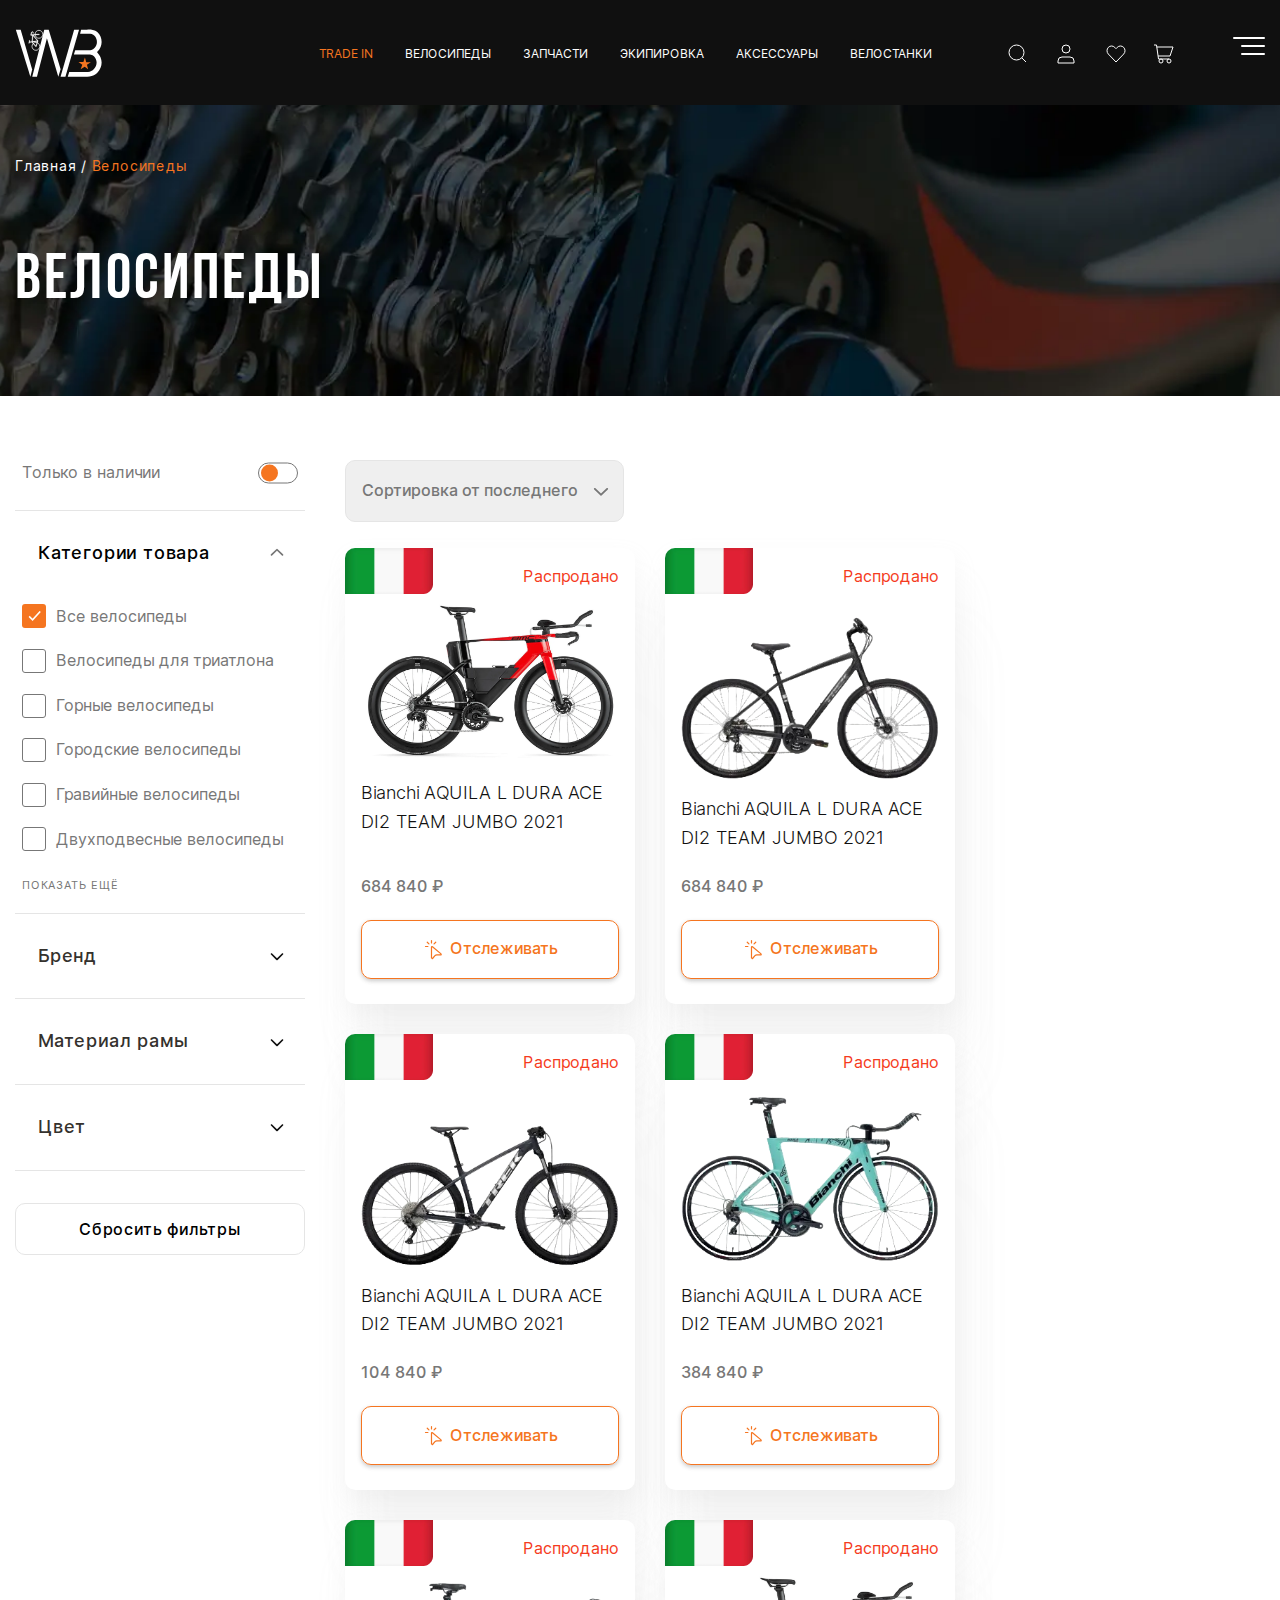
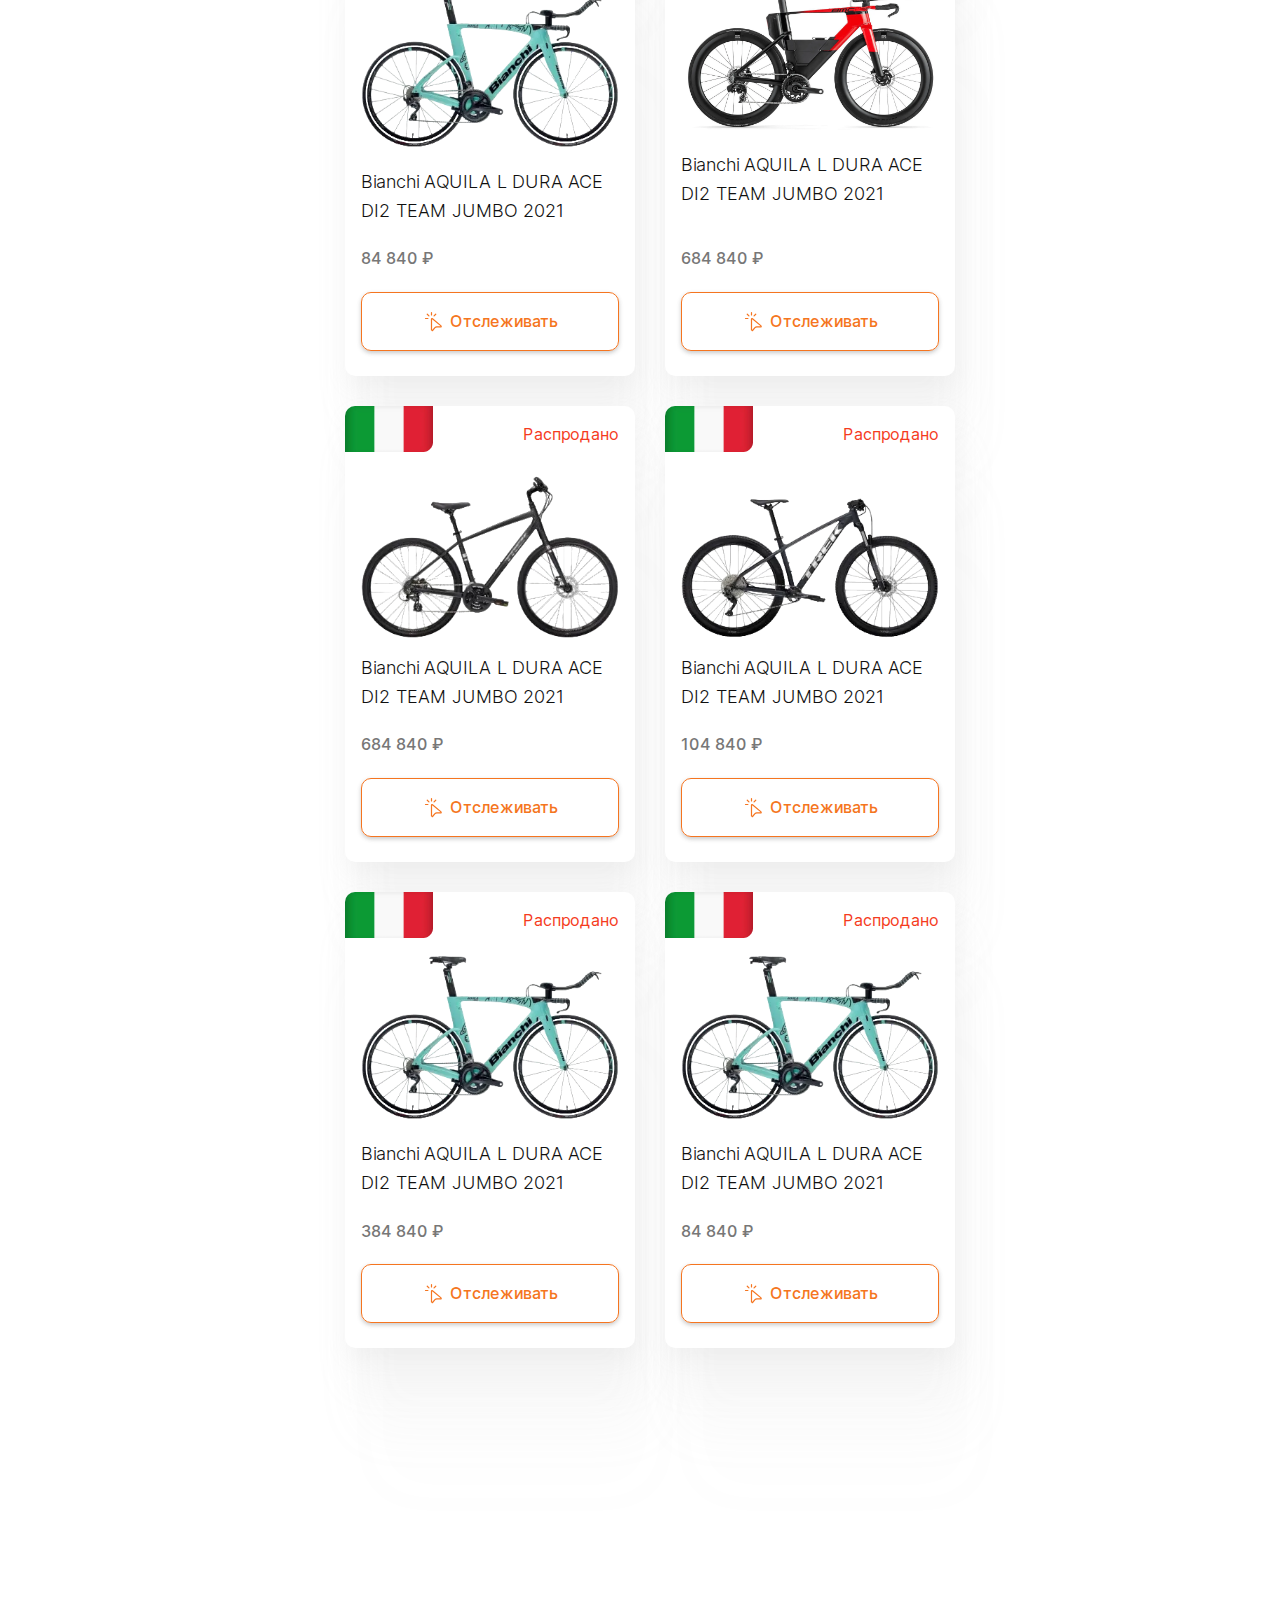
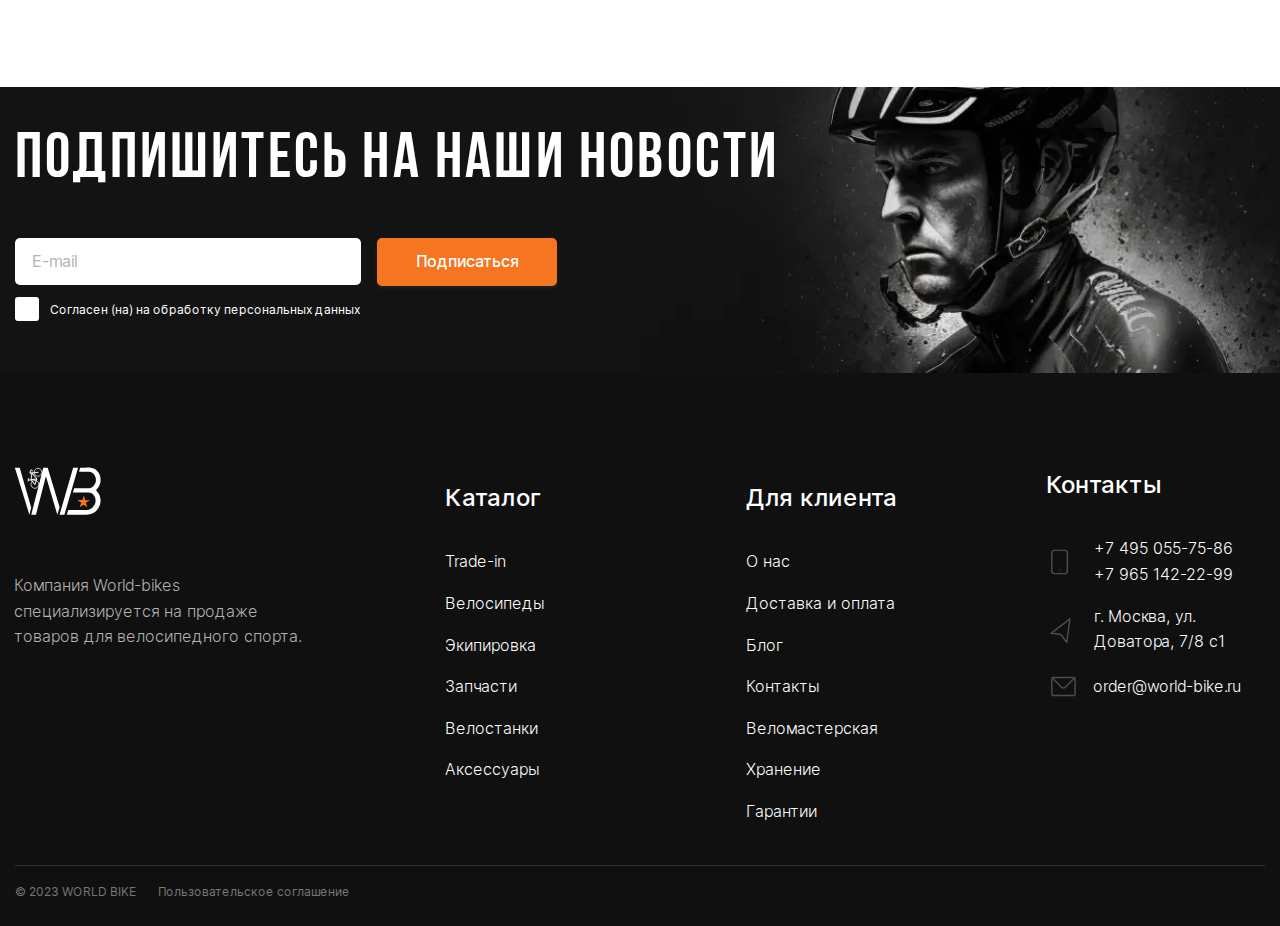
==== commit 639df15a: "add fixed" ====
--- a/catalog-page.html
+++ b/catalog-page.html
@@ -21,8 +21,11 @@
     <link rel="preload" href="fonts/montserrat/MontserratSemiBold.woff2" as="font" type="font/woff2" crossorigin>
     <link rel="preload" href="fonts/montserrat/MontserratBold.woff2" as="font" type="font/woff2" crossorigin>
     <link rel="preload" href="fonts/openSans/OpenSansRegular.woff2" as="font" type="font/woff2" crossorigin>
+  <!-- <link rel="stylesheet" href="css/nouislider.min.css"> -->
   <link rel="stylesheet" href="css/vendor.css">
   <link rel="stylesheet" href="css/main.css">
+  <title>Купить велосипеды</title>
+  <script defer src="js/nouislider.min.js"></script>
   <script defer src="js/main.js"></script>
 </head>
 
@@ -36,10 +39,10 @@
 
         <div class="header__inner">
 
-            <a href="index.html" class="logo header__logo">
+            <div href="index.html" class="logo header__logo">
                 <img loading="lazy" src="img/svg-icon/logo.svg" class="image" width="87" height="49"
 					alt="Логотип компаний world-bike">
-            </a>
+            </div>
 
             <div class="header__box">
 
@@ -66,27 +69,27 @@
                     </ul>
                 </nav>
 
-                <div class="hero__user-row user-icon">
-
-                    <button type="button" data-href="#" class="user-icon__link popup-link">
+                <div class="header__user-row user-icon">
+
+                    <button type="button" class="user-icon__link popup-link" aria-label="Поиск по сайту">
                         <svg class="svg-header-user svg-search">
                             <use xlink:href="img/sprite.svg#search"></use>
                         </svg>
                     </button>
 
-                    <button type="button" data-href="#" class="user-icon__link popup-link">
+                    <button type="button" class="user-icon__link popup-link" aria-label="Личный кабинет перейти">
                         <svg class="svg-header-user svg-user1">
                             <use xlink:href="img/sprite.svg#user1"></use>
                         </svg>
                     </button>
 
-                    <button type="button" data-href="#" class="user-icon__link popup-link">
+                    <button type="button" class="user-icon__link popup-link" aria-label="Товары добавленные в избранное">
                         <svg class="svg-header-user svg-favorites">
                             <use xlink:href="img/sprite.svg#favorites"></use>
                         </svg>
                     </button>
 
-                    <button type="button" data-href="#" class="user-icon__link popup-link">
+                    <button type="button" class="user-icon__link popup-link" aria-label="Корзина товаров">
                         <svg class="svg-header-user svg-basket">
                             <use xlink:href="img/sprite.svg#basket"></use>
                         </svg>
@@ -108,12 +111,12 @@
                             <ul class="tabs__nav list-reset">
 
                                 <li class="tabs__nav-item">
-                                    <a href="#" class="tabs__nav-link">TRADE IN</a>
+                                    <a href="#" class="tabs__nav-link tabs__nav-link--menu">TRADE IN</a>
                                 </li>
 
                                 <li class="tabs__nav-item">
 
-                                    <button class="tabs__nav-btn tabs__nav-btn--menu" type="button">Велосипеды</button>
+                                    <button class="btn-reset tabs__nav-btn tabs__nav-btn--menu" type="button">Велосипеды</button>
 
                                     <div class="tabs__panel tabs__panel--menu">
                                         <nav class="nav">
@@ -156,7 +159,7 @@
 
                                 <li class="tabs__nav-item">
 
-                                    <button class="tabs__nav-btn tabs__nav-btn--menu" type="button">Запчасти</button>
+                                    <button class="btn-reset tabs__nav-btn tabs__nav-btn--menu" type="button">Запчасти</button>
 
                                     <div class="tabs__panel tabs__panel--menu">
                                         <nav class="nav">
@@ -217,7 +220,7 @@
 
                                 <li class="tabs__nav-item">
 
-                                    <button class="tabs__nav-btn tabs__nav-btn--menu" type="button">Экипировка</button>
+                                    <button class="btn-reset tabs__nav-btn tabs__nav-btn--menu" type="button">Экипировка</button>
 
                                     <div class="tabs__panel tabs__panel--menu">
                                         <nav class="nav">
@@ -254,7 +257,7 @@
 
                                 <li class="tabs__nav-item">
 
-                                    <button class="tabs__nav-btn tabs__nav-btn--menu" type="button">Аксессуары</button>
+                                    <button class="btn-reset tabs__nav-btn tabs__nav-btn--menu" type="button">Аксессуары</button>
 
                                     <div class="tabs__panel tabs__panel--menu">
                                         <nav class="nav">
@@ -285,7 +288,7 @@
 
                                 <li class="tabs__nav-item">
 
-                                    <button class="tabs__nav-btn tabs__nav-btn--menu" type="button">Велостанки</button>
+                                    <button class="btn-reset tabs__nav-btn tabs__nav-btn--menu" type="button">Велостанки</button>
 
                                     <div class="tabs__panel tabs__panel--menu">
                                         <nav class="nav">
@@ -348,413 +351,454 @@
 
 </header>
 
-<section class="pagination-site" style="background-image: url('img/pagination-site/pagination-site-bg.jpg');">
-
-    <div class="site-container">
-
-        <nav class="pagination-site__nav" title="Навигация по сайту">
-
-            <ul class="pagination-site__list list-reset">
-
-                <li class="pagination-site__item">
-                    <a href="#" class="pagination-site__link">
-                        Главная
-                    </a>
-                </li>
-
-                <li class="pagination-site__item">
-                    <a class="pagination-site__link pagination-site__link--current-page" disabled>
-                        Велосипеды
-                    </a>
-                </li>
-
-            </ul>
-
-        </nav>
-
-        <h1 class="pagination-site__title">
+        <main class="main">
+
+        <section class="pagination-site" style="background-image: url('img/pagination-site/pagination-site-bg.webp');">
+
+  <div class="site-container">
+
+    <nav class="pagination-site__nav" title="Навигация по сайту">
+
+      <ul class="pagination-site__list list-reset">
+
+        <li class="pagination-site__item">
+          <a href="#" class="pagination-site__link">
+            Главная
+          </a>
+        </li>
+
+        <li class="pagination-site__item">
+          <a class="pagination-site__link pagination-site__link--current-page" disabled>
             Велосипеды
-        </h1>
-
-    </div>
+          </a>
+        </li>
+
+      </ul>
+
+    </nav>
+
+    <h1 class="pagination-site__title">
+      Велосипеды
+    </h1>
+
+  </div>
 
 </section>
 
-        <main class="main">
-
-        <section class="catalog-page">
+<section class="catalog-page">
 
   <div class="site-container">
 
     <div class="catalog-page__inner">
 
-      <aside class="filter tabs" data-tabs="filter-tabs">
-
-        <ul class="tabs__nav list-reset">
-
-          <li class="filter__type">
-
-            <label class="custom-checkbox custom-checkbox--only-stock">
-              <input type="checkbox" class="custom-checkbox__field visually-hidden">
-              <span class="custom-checkbox__content">
-                Только в наличии
-              </span>
-            </label>
-
-          </li>
-
-          <li class="filter__type">
-
-            <div class="tabs__nav-item">
-
-              <button class="tabs__nav-btn tabs__nav-btn--arrow" type="button">
-                Категории товара
-              </button>
-
-              <div class="tabs__content">
-
-                <div class="tabs__panel">
-
-                  <label class="custom-checkbox">
+      <div id="filter-modal" class="popup popup--filter" role="alert">
+        <div class="popup__body">
+          <div class="popup__content">
+            <button type="button" class="popup__close close-popup" aria-label="закрыть модальное окно"></button>
+
+            <aside class="filter tabs filter-tabs" data-tabs="tabs-filter">
+
+              <ul class="tabs__nav list-reset">
+
+                <li class="filter__type">
+
+                  <label class="custom-checkbox custom-checkbox--only-stock">
                     <input type="checkbox" class="custom-checkbox__field visually-hidden">
                     <span class="custom-checkbox__content">
-                      Велосипеды для триатлона
+                      Только в наличии
                     </span>
                   </label>
 
-                  <label class="custom-checkbox">
-                    <input type="checkbox" class="custom-checkbox__field visually-hidden">
-                    <span class="custom-checkbox__content">
-                      Горные велосипеды
-                    </span>
-                  </label>
-
-                  <label class="custom-checkbox">
-                    <input type="checkbox" class="custom-checkbox__field visually-hidden">
-                    <span class="custom-checkbox__content">
-                      Городские велосипеды
-                    </span>
-                  </label>
-
-                  <label class="custom-checkbox">
-                    <input type="checkbox" class="custom-checkbox__field visually-hidden">
-                    <span class="custom-checkbox__content">
-                      Гравийные велосипеды
-                    </span>
-                  </label>
-
-                  <label class="custom-checkbox">
-                    <input type="checkbox" class="custom-checkbox__field visually-hidden">
-                    <span class="custom-checkbox__content">
-                      Двухподвесные велосипеды
-                    </span>
-                  </label>
-
-                  <button class="filter__more view-link btn-reset">
-                    Показать ещё
-                  </button>
-
-                </div>
-
-              </div>
-
-            </div>
-
-          </li>
-
-          <li class="filter__type">
-
-            <div class="tabs__nav-item">
-
-              <button class="tabs__nav-btn tabs__nav-btn--arrow" type="button">
-                Цена
-              </button>
-
-              <div class="tabs__content">
-                <div class="tabs__panel"></div>
-              </div>
-
-            </div>
-
-          </li>
-
-          <li class="filter__type">
-
-            <div class="tabs__nav-item">
-
-              <button class="tabs__nav-btn tabs__nav-btn--arrow" type="button"
-                style="background-image: url('img/svg-icon/arrow-tabs.svg');">
-                Бренд
-              </button>
-
-              <div class="tabs__content">
-
-                <div class="tabs__panel">
-
-                  <label class="custom-checkbox custom-checkbox--brand">
-                    <input type="checkbox" class="custom-checkbox__field visually-hidden">
-                    <span class="custom-checkbox__content">
-                      Bianci
-                    </span>
-                    <small class="custom-checkbox__quantity">(24)</small>
-                  </label>
-
-                  <label class="custom-checkbox custom-checkbox--brand">
-                    <input type="checkbox" class="custom-checkbox__field visually-hidden">
-                    <span class="custom-checkbox__content">
-                      BMC
-                    </span>
-                    <small class="custom-checkbox__quantity">(118)</small>
-                  </label>
-
-                  <label class="custom-checkbox custom-checkbox--brand">
-                    <input type="checkbox" class="custom-checkbox__field visually-hidden">
-                    <span class="custom-checkbox__content">
-                      Ciclistino
-                    </span>
-                    <small class="custom-checkbox__quantity">(2)</small>
-                  </label>
-
-                  <label class="custom-checkbox custom-checkbox--brand">
-                    <input type="checkbox" class="custom-checkbox__field visually-hidden">
-                    <span class="custom-checkbox__content">
-                      Cipollini
-                    </span>
-                    <small class="custom-checkbox__quantity">(38)</small>
-                  </label>
-
-                  <label class="custom-checkbox custom-checkbox--brand">
-                    <input type="checkbox" class="custom-checkbox__field visually-hidden">
-                    <span class="custom-checkbox__content">
-                      Colnago
-                    </span>
-                    <small class="custom-checkbox__quantity">(19)</small>
-                  </label>
-
-                  <button class="filter__more view-link btn-reset">
-                    Показать ещё
-                  </button>
-
-                </div>
-
-              </div>
-
-            </div>
-
-          </li>
-
-          <li class="filter__type">
-
-            <div class="tabs__nav-item">
-
-              <button class="tabs__nav-btn tabs__nav-btn--arrow" type="button"
-                style="background-image: url('img/svg-icon/arrow-tabs.svg');">
-                Материал рамы
-              </button>
-
-              <div class="tabs__content">
-
-                <div class="tabs__panel">
-
-                  <label class="custom-checkbox custom-checkbox--material">
-                    <input type="checkbox" class="custom-checkbox__field visually-hidden">
-                    <span class="custom-checkbox__content">
-                      Алюминий
-                    </span>
-                    <small class="custom-checkbox__quantity">(55)</small>
-                  </label>
-
-                  <label class="custom-checkbox custom-checkbox--material">
-                    <input type="checkbox" class="custom-checkbox__field visually-hidden">
-                    <span class="custom-checkbox__content">
-                      Карбон
-                    </span>
-                    <small class="custom-checkbox__quantity">(74)</small>
-                  </label>
-
-                  <label class="custom-checkbox custom-checkbox--material">
-                    <input type="checkbox" class="custom-checkbox__field visually-hidden">
-                    <span class="custom-checkbox__content">
-                      Сталь
-                    </span>
-                    <small class="custom-checkbox__quantity">(2)</small>
-                  </label>
-
-                  <button class="filter__more view-link btn-reset">
-                    Показать ещё
-                  </button>
-
-                </div>
-
-              </div>
-
-            </div>
-
-          </li>
-
-          <li class="filter__type">
-
-            <div class="tabs__nav-item">
-
-              <button class="tabs__nav-btn tabs__nav-btn--arrow" type="button"
-                style="background-image: url('img/svg-icon/arrow-tabs.svg');">
-                Цвет
-              </button>
-
-              <div class="tabs__content">
-                <div class="tabs__panel tabs__panel--color">
-
-                  <label class="custom-checkbox">
-                    <input type="checkbox" class="custom-checkbox__field visually-hidden">
-                    <span class="custom-checkbox__color" style="background-color: #F2F1EF;"></span>
-                  </label>
-
-                  <label class="custom-checkbox">
-                    <input type="checkbox" class="custom-checkbox__field visually-hidden">
-                    <span class="custom-checkbox__color" style="background-color: #38D5C8;"></span>
-                  </label>
-
-                  <label class="custom-checkbox">
-                    <input type="checkbox" class="custom-checkbox__field visually-hidden">
-                    <span class="custom-checkbox__color" style="background-color: #ACB690;"></span>
-                  </label>
-
-                  <label class="custom-checkbox">
-                    <input type="checkbox" class="custom-checkbox__field visually-hidden">
-                    <span class="custom-checkbox__color" style="background-color: #CC7E3B;"></span>
-                  </label>
-
-                  <label class="custom-checkbox">
-                    <input type="checkbox" class="custom-checkbox__field visually-hidden">
-                    <span class="custom-checkbox__color" style="background-color: #740222;"></span>
-                  </label>
-
-                  <label class="custom-checkbox">
-                    <input type="checkbox" class="custom-checkbox__field visually-hidden">
-                    <span class="custom-checkbox__color" style="background-color: #44ACFB;"></span>
-                  </label>
-
-                  <label class="custom-checkbox">
-                    <input type="checkbox" class="custom-checkbox__field visually-hidden">
-                    <span class="custom-checkbox__color" style="background-color: #FEF95F;"></span>
-                  </label>
-
-                  <label class="custom-checkbox">
-                    <input type="checkbox" class="custom-checkbox__field visually-hidden">
-                    <span class="custom-checkbox__color" style="background-color: #0D7F19;"></span>
-                  </label>
-
-                  <label class="custom-checkbox">
-                    <input type="checkbox" class="custom-checkbox__field visually-hidden">
-                    <span class="custom-checkbox__color" style="background-color: #FFD536;"></span>
-                  </label>
-
-                  <label class="custom-checkbox">
-                    <input type="checkbox" class="custom-checkbox__field visually-hidden">
-                    <span class="custom-checkbox__color" style="background-color: #FE7E56;"></span>
-                  </label>
-
-                  <label class="custom-checkbox">
-                    <input type="checkbox" class="custom-checkbox__field visually-hidden">
-                    <span class="custom-checkbox__color" style="background-color: #AC632C;"></span>
-                  </label>
-
-                  <label class="custom-checkbox">
-                    <input type="checkbox" class="custom-checkbox__field visually-hidden">
-                    <span class="custom-checkbox__color" style="background-color: #FD0012;"></span>
-                  </label>
-
-                  <label class="custom-checkbox">
-                    <input type="checkbox" class="custom-checkbox__field visually-hidden">
-                    <span class="custom-checkbox__color" style="background-color: #25FD3C;"></span>
-                  </label>
-
-                  <label class="custom-checkbox">
-                    <input type="checkbox" class="custom-checkbox__field visually-hidden">
-                    <span class="custom-checkbox__color" style="background-color: #353839;"></span>
-                  </label>
-
-                  <label class="custom-checkbox">
-                    <input type="checkbox" class="custom-checkbox__field visually-hidden">
-                    <span class="custom-checkbox__color" style="background-color: #FEA32A;"></span>
-                  </label>
-
-                  <label class="custom-checkbox">
-                    <input type="checkbox" class="custom-checkbox__field visually-hidden">
-                    <span class="custom-checkbox__color" style="background-color: #E5E4E2;"></span>
-                  </label>
-
-                  <label class="custom-checkbox">
-                    <input type="checkbox" class="custom-checkbox__field visually-hidden">
-                    <span class="custom-checkbox__color" style="background-color: #79526F;"></span>
-                  </label>
-
-                  <label class="custom-checkbox">
-                    <input type="checkbox" class="custom-checkbox__field visually-hidden">
-                    <span class="custom-checkbox__color" style="background-color: #FEC0CB;"></span>
-                  </label>
-
-                  <label class="custom-checkbox">
-                    <input type="checkbox" class="custom-checkbox__field visually-hidden">
-                    <span class="custom-checkbox__color" style="background-color: #BDBDBD;"></span>
-                  </label>
-
-                  <label class="custom-checkbox">
-                    <input type="checkbox" class="custom-checkbox__field visually-hidden">
-                    <span class="custom-checkbox__color" style="background-color: #7F7F7F;"></span>
-                  </label>
-
-                  <label class="custom-checkbox">
-                    <input type="checkbox" class="custom-checkbox__field visually-hidden">
-                    <span class="custom-checkbox__color" style="background-color: #0026F9;"></span>
-                  </label>
-
-                  <label class="custom-checkbox">
-                    <input type="checkbox" class="custom-checkbox__field visually-hidden">
-                    <span class="custom-checkbox__color" style="background-color: #49423D;"></span>
-                  </label>
-
-                  <label class="custom-checkbox">
-                    <input type="checkbox" class="custom-checkbox__field visually-hidden">
-                    <span class="custom-checkbox__color" style="background-color: #061E42;"></span>
-                  </label>
-
-                  <label class="custom-checkbox">
-                    <input type="checkbox" class="custom-checkbox__field visually-hidden">
-                    <span class="custom-checkbox__color" style="background-color: #8926F9;"></span>
-                  </label>
-
-                  <label class="custom-checkbox">
-                    <input type="checkbox" class="custom-checkbox__field visually-hidden">
-                    <span class="custom-checkbox__color" style="background-color: #000000;"></span>
-                  </label>
-
-                </div>
-              </div>
-
-            </div>
-
-          </li>
-
-          <button type="reset" class="filter__btn-reset btn-reset">
-            Сбросить фильтры
-          </button>
-
-        </ul>
-
-      </aside>
+                </li>
+
+                <li class="filter__type" data-type="bike">
+
+                  <div class="tabs__nav-item">
+
+                    <button class="btn-reset tabs__nav-btn tabs__nav-btn--filter tabs__nav-btn--arrow" type="button">
+                      Категории товара
+                    </button>
+
+                    <div class="tabs__content">
+
+                      <div class="tabs__panel tabs__panel--filter">
+
+                        <label class="custom-checkbox">
+                          <input type="radio" name="bike" class="custom-checkbox__field visually-hidden filter-btn all" data-filter-id checked>
+                          <span class="custom-checkbox__content">
+                            Все велосипеды
+                          </span>
+                        </label>
+
+                        <label class="custom-checkbox">
+                          <input type="radio" name="bike" class="custom-checkbox__field visually-hidden filter-btn velosipedi-dlya-triatlona" data-filter-id>
+                          <span class="custom-checkbox__content">
+                            Велосипеды для триатлона
+                          </span>
+                        </label>
+
+                        <label class="custom-checkbox">
+                          <input type="radio" name="bike" class="custom-checkbox__field visually-hidden filter-btn gornie-velosipedi" data-filter-id>
+                          <span class="custom-checkbox__content">
+                            Горные велосипеды
+                          </span>
+                        </label>
+
+                        <label class="custom-checkbox">
+                          <input type="radio" name="bike" class="custom-checkbox__field visually-hidden filter-btn gorodskie-velosipedy" data-filter-id>
+                          <span class="custom-checkbox__content">
+                            Городские велосипеды
+                          </span>
+                        </label>
+
+                        <label class="custom-checkbox">
+                          <input type="radio" name="bike" class="custom-checkbox__field visually-hidden filter-btn gravijnye-velosipedy" data-filter-id>
+                          <span class="custom-checkbox__content">
+                            Гравийные велосипеды
+                          </span>
+                        </label>
+
+                        <label class="custom-checkbox">
+                          <input type="radio" name="bike" class="custom-checkbox__field visually-hidden filter-btn dvuhpodvesnye-velosipedy" data-filter-id>
+                          <span class="custom-checkbox__content">
+                            Двухподвесные велосипеды
+                          </span>
+                        </label>
+
+                        <button class="filter__more view-link btn-reset">
+                          Показать ещё
+                        </button>
+
+                      </div>
+
+                    </div>
+
+                  </div>
+
+                </li>
+
+                <!-- <li class="filter__type">
+
+                  <div class="tabs__nav-item">
+
+                    <button class="btn-reset tabs__nav-btn tabs__nav-btn--filter tabs__nav-btn--arrow" type="button">
+                      Цена
+                    </button>
+
+                    <div class="tabs__content">
+
+                      <div class="tabs__panel filter-price tabs__panel--filter">
+
+                        <div class="filter-price__slider" id="range-slider" data-sort="price-filter"></div>
+
+                        <div class="filter-price__row">
+                          <label  class="filter-price__label">
+                            <input class="filter-price__input" min="50 000" max="12 500 000" placeholder="50 000 &#8381;" type="number" id="input-0">
+                          </label>
+
+                          <label class="filter-price__label">
+                            <input class="filter-price__input" min="50 000" max="12 500 000" placeholder="12 500 000 &#8381;" type="number" id="input-1">
+                          </label>
+                        </div>
+
+                      </div>
+
+                    </div>
+
+                  </div>
+
+                </li> -->
+
+                <li class="filter__type" data-type="brand">
+
+                  <div class="tabs__nav-item">
+
+                    <button class="btn-reset tabs__nav-btn tabs__nav-btn--filter tabs__nav-btn--arrow" type="button">
+                      Бренд
+                    </button>
+
+                    <div class="tabs__content">
+
+                      <div class="tabs__panel tabs__panel--filter">
+
+                        <label class="custom-checkbox custom-checkbox--brand">
+                          <input type="radio" name="brand" class="custom-checkbox__field visually-hidden bianci" data-filter-id>
+                          <span class="custom-checkbox__content">
+                            Bianci
+                          </span>
+                          <small class="custom-checkbox__quantity">(24)</small>
+                        </label>
+
+                        <label class="custom-checkbox custom-checkbox--brand">
+                          <input type="radio" name="brand" class="custom-checkbox__field visually-hidden bmc" data-filter-id>
+                          <span class="custom-checkbox__content">
+                            BMC
+                          </span>
+                          <small class="custom-checkbox__quantity">(118)</small>
+                        </label>
+
+                        <label class="custom-checkbox custom-checkbox--brand">
+                          <input type="radio" name="brand" class="custom-checkbox__field visually-hidden ciclistino" data-filter-id>
+                          <span class="custom-checkbox__content">
+                            Ciclistino
+                          </span>
+                          <small class="custom-checkbox__quantity">(2)</small>
+                        </label>
+
+                        <label class="custom-checkbox custom-checkbox--brand">
+                          <input type="radio" name="brand" class="custom-checkbox__field visually-hidden cipollini" data-filter-id>
+                          <span class="custom-checkbox__content">
+                            Cipollini
+                          </span>
+                          <small class="custom-checkbox__quantity">(38)</small>
+                        </label>
+
+                        <label class="custom-checkbox custom-checkbox--brand">
+                          <input type="radio" name="brand" class="custom-checkbox__field visually-hidden colnago" data-filter-id>
+                          <span class="custom-checkbox__content">
+                            Colnago
+                          </span>
+                          <small class="custom-checkbox__quantity">(19)</small>
+                        </label>
+
+                        <button class="filter__more view-link btn-reset">
+                          Показать ещё
+                        </button>
+
+                      </div>
+
+                    </div>
+
+                  </div>
+
+                </li>
+
+                <li class="filter__type" data-type="type">
+
+                  <div class="tabs__nav-item">
+
+                    <button class="btn-reset tabs__nav-btn tabs__nav-btn--filter tabs__nav-btn--arrow" type="button">
+                      Материал рамы
+                    </button>
+
+                    <div class="tabs__content">
+
+                      <div class="tabs__panel tabs__panel--filter">
+
+                        <label class="custom-checkbox custom-checkbox--material">
+                          <input type="radio" name="bike" class="custom-checkbox__field visually-hidden" data-filter-id data-filter-type="alyuminij">
+                          <span class="custom-checkbox__content">
+                            Алюминий
+                          </span>
+                          <small class="custom-checkbox__quantity">(55)</small>
+                        </label>
+
+                        <label class="custom-checkbox custom-checkbox--material">
+                          <input type="radio" name="bike" class="custom-checkbox__field visually-hidden" data-filter-id data-filter-type="carbon">
+                          <span class="custom-checkbox__content">
+                            Карбон
+                          </span>
+                          <small class="custom-checkbox__quantity">(74)</small>
+                        </label>
+
+                        <label class="custom-checkbox custom-checkbox--material">
+                          <input type="radio" name="bike" class="custom-checkbox__field visually-hidden" data-filter-id data-filter-type="stal">
+                          <span class="custom-checkbox__content">
+                            Сталь
+                          </span>
+                          <small class="custom-checkbox__quantity">(2)</small>
+                        </label>
+
+                        <button class="filter__more view-link btn-reset">
+                          Показать ещё
+                        </button>
+
+                      </div>
+
+                    </div>
+
+                  </div>
+
+                </li>
+
+                <li class="filter__type" data-type="color">
+
+                  <div class="tabs__nav-item">
+
+                    <button class="btn-reset tabs__nav-btn tabs__nav-btn--filter tabs__nav-btn--arrow" type="button">
+                      Цвет
+                    </button>
+
+                    <div class="tabs__content">
+                      <div class="tabs__panel tabs__panel--color tabs__panel--filter">
+
+                        <label class="custom-checkbox">
+                          <input type="radio" name="bike" class="custom-checkbox__field visually-hidden">
+                          <span class="custom-checkbox__color" style="background-color: #F2F1EF;"></span>
+                        </label>
+
+                        <label class="custom-checkbox">
+                          <input type="radio" name="bike" class="custom-checkbox__field visually-hidden">
+                          <span class="custom-checkbox__color" style="background-color: #38D5C8;"></span>
+                        </label>
+
+                        <label class="custom-checkbox">
+                          <input type="radio" name="bike" class="custom-checkbox__field visually-hidden">
+                          <span class="custom-checkbox__color" style="background-color: #ACB690;"></span>
+                        </label>
+
+                        <label class="custom-checkbox">
+                          <input type="radio" name="bike" class="custom-checkbox__field visually-hidden">
+                          <span class="custom-checkbox__color" style="background-color: #CC7E3B;"></span>
+                        </label>
+
+                        <label class="custom-checkbox">
+                          <input type="radio" name="bike" class="custom-checkbox__field visually-hidden">
+                          <span class="custom-checkbox__color" style="background-color: #740222;"></span>
+                        </label>
+
+                        <label class="custom-checkbox">
+                          <input type="radio" name="bike" class="custom-checkbox__field visually-hidden">
+                          <span class="custom-checkbox__color" style="background-color: #44ACFB;"></span>
+                        </label>
+
+                        <label class="custom-checkbox">
+                          <input type="radio" name="bike" class="custom-checkbox__field visually-hidden">
+                          <span class="custom-checkbox__color" style="background-color: #FEF95F;"></span>
+                        </label>
+
+                        <label class="custom-checkbox">
+                          <input type="radio" name="bike" class="custom-checkbox__field visually-hidden">
+                          <span class="custom-checkbox__color" style="background-color: #0D7F19;"></span>
+                        </label>
+
+                        <label class="custom-checkbox">
+                          <input type="radio" name="bike" class="custom-checkbox__field visually-hidden">
+                          <span class="custom-checkbox__color" style="background-color: #FFD536;"></span>
+                        </label>
+
+                        <label class="custom-checkbox">
+                          <input type="radio" name="bike" class="custom-checkbox__field visually-hidden">
+                          <span class="custom-checkbox__color" style="background-color: #FE7E56;"></span>
+                        </label>
+
+                        <label class="custom-checkbox">
+                          <input type="radio" name="bike" class="custom-checkbox__field visually-hidden">
+                          <span class="custom-checkbox__color" style="background-color: #AC632C;"></span>
+                        </label>
+
+                        <label class="custom-checkbox">
+                          <input type="radio" name="bike" class="custom-checkbox__field visually-hidden">
+                          <span class="custom-checkbox__color" style="background-color: #FD0012;"></span>
+                        </label>
+
+                        <label class="custom-checkbox">
+                          <input type="radio" name="bike" class="custom-checkbox__field visually-hidden">
+                          <span class="custom-checkbox__color" style="background-color: #25FD3C;"></span>
+                        </label>
+
+                        <label class="custom-checkbox">
+                          <input type="radio" name="bike" class="custom-checkbox__field visually-hidden">
+                          <span class="custom-checkbox__color" style="background-color: #353839;"></span>
+                        </label>
+
+                        <label class="custom-checkbox">
+                          <input type="radio" name="bike" class="custom-checkbox__field visually-hidden">
+                          <span class="custom-checkbox__color" style="background-color: #FEA32A;"></span>
+                        </label>
+
+                        <label class="custom-checkbox">
+                          <input type="radio" name="bike" class="custom-checkbox__field visually-hidden">
+                          <span class="custom-checkbox__color" style="background-color: #E5E4E2;"></span>
+                        </label>
+
+                        <label class="custom-checkbox">
+                          <input type="radio" name="bike" class="custom-checkbox__field visually-hidden">
+                          <span class="custom-checkbox__color" style="background-color: #79526F;"></span>
+                        </label>
+
+                        <label class="custom-checkbox">
+                          <input type="radio" name="bike" class="custom-checkbox__field visually-hidden">
+                          <span class="custom-checkbox__color" style="background-color: #FEC0CB;"></span>
+                        </label>
+
+                        <label class="custom-checkbox">
+                          <input type="radio" name="bike" class="custom-checkbox__field visually-hidden">
+                          <span class="custom-checkbox__color" style="background-color: #BDBDBD;"></span>
+                        </label>
+
+                        <label class="custom-checkbox">
+                          <input type="radio" name="bike" class="custom-checkbox__field visually-hidden">
+                          <span class="custom-checkbox__color" style="background-color: #7F7F7F;"></span>
+                        </label>
+
+                        <label class="custom-checkbox">
+                          <input type="radio" name="bike" class="custom-checkbox__field visually-hidden">
+                          <span class="custom-checkbox__color" style="background-color: #0026F9;"></span>
+                        </label>
+
+                        <label class="custom-checkbox">
+                          <input type="radio" name="bike" class="custom-checkbox__field visually-hidden">
+                          <span class="custom-checkbox__color" style="background-color: #49423D;"></span>
+                        </label>
+
+                        <label class="custom-checkbox">
+                          <input type="radio" name="bike" class="custom-checkbox__field visually-hidden">
+                          <span class="custom-checkbox__color" style="background-color: #061E42;"></span>
+                        </label>
+
+                        <label class="custom-checkbox">
+                          <input type="radio" name="bike" class="custom-checkbox__field visually-hidden">
+                          <span class="custom-checkbox__color" style="background-color: #8926F9;"></span>
+                        </label>
+
+                        <label class="custom-checkbox">
+                          <input type="radio" name="bike" class="custom-checkbox__field visually-hidden">
+                          <span class="custom-checkbox__color" style="background-color: #000000;"></span>
+                        </label>
+
+                      </div>
+                    </div>
+
+                  </div>
+
+                </li>
+
+                <button type="reset" class="filter__btn-reset btn-reset">
+                  Сбросить фильтры
+                </button>
+
+              </ul>
+
+            </aside>
+
+          </div>
+        </div>
+      </div>
 
       <section class="catalog-page__models">
 
         <div class="withdrawal-goods">
 
-          <select class="withdrawal-goods__select" name="withdrawal-goods-sort">
-            <option class="withdrawal-goods__option" value="">Сортировка от последнего</option>
-            <option class="withdrawal-goods__option" value="">По популярности</option>
-            <option class="withdrawal-goods__option" value="">По рейтингу</option>
-            <option class="withdrawal-goods__option" value="">Цены: по возрастанию</option>
-            <option class="withdrawal-goods__option" value="">Цены: по убыванию</option>
-          </select>
+          <div class="filter-container">
+
+            <select class="withdrawal-goods__select" name="withdrawal-goods-sort">
+              <option class="withdrawal-goods__option" value="">Сортировка от последнего</option>
+              <option class="withdrawal-goods__option" value="">По популярности</option>
+              <option class="withdrawal-goods__option" value="">По рейтингу</option>
+              <option class="withdrawal-goods__option" value="">Цены: по возрастанию</option>
+              <option class="withdrawal-goods__option" value="">Цены: по убыванию</option>
+            </select>
+
+            <button class="btn-reset withdrawal-goods__btn popup-link" type="button" data-href="filter-modal">
+              <picture>
+                <source srcset="/img/novelties/filter-btn-bg.webp" type="image/webp">
+                <img loading="lazy" src="/img/novelties/filter-btn-bg.png" class="withdrawal-goods__image" width="32"
+                  height="32" aria-hidden="true" alt="">
+              </picture>
+            </button>
+
+          </div>
 
           <div class="cards-row">
 
@@ -769,9 +813,128 @@
 
         <div class="catalog-page__models-view catalog-page__models-view--bicycles-all">
 
-          <div class="wrapper-grid">
-
-            <article class="card" style="background-image: url('img/novelties/novelties-itali.png');">
+          <div class="grid-filter">
+
+            <!-- <article class="card product-filter" data-id data-model="gornie-velosipedi" data-brand="bianci" data-type="stal" style="background-image: url('img/novelties/novelties-itali.png');">
+
+              <div class="card__header">
+                <span class="card__status card__status--sold-out">
+                  Распродано
+                </span>
+              </div>
+
+              <picture class="card-model">
+                <source srcset="img\triathlon\1.webp" type="image/webp">
+                <img loading="lazy" src="img\triathlon\1.png" class="card-model__image" width="368"
+                  height="250" alt="Bianchi AQUILA L DURA ACE DI2 TEAM JUMBO 2021">
+              </picture>
+
+              <div class="card__moodel">
+                <h3 class="card__model-name">
+                  Bianchi AQUILA L DURA ACE DI2 TEAM JUMBO 2021
+                </h3>
+                <span class="card__model-prices price-filter">
+                  684 840 ₽
+                </span>
+              </div>
+
+              <button class="btn card__btn card__btn--track" type="button">
+                <svg class="cursor-click cursor-click--track">
+                  <use xlink:href="img/sprite.svg#cursor-click"></use>
+                </svg>
+
+                <span class="card__btn-text card__btn-text--track">
+                  Отслеживать
+                </span>
+              </button>
+
+            </article>
+
+            <article class="card product-filter" data-id data-model="velosipedi-dlya-triatlona" data-brand="bianci" data-type="alyuminij" style="background-image: url('img/novelties/novelties-itali.png');">
+
+              <div class="card__header">
+                <span class="card__status card__status--sold-out">
+                  Распродано
+                </span>
+              </div>
+
+              <picture class="card-model">
+                <source srcset="img/novelties/novelties-bg-2.webp" type="image/webp">
+                <img loading="lazy" src="img/novelties/novelties-bg-2.png" class="card-model__image" width="368"
+                  height="250" alt="Bianchi AQUILA L DURA ACE DI2 TEAM JUMBO 2021">
+              </picture>
+
+              <div class="card__moodel">
+                <h3 class="card__model-name">
+                  Bianchi AQUILA L DURA ACE DI2 TEAM JUMBO 2021
+                </h3>
+                <span class="card__model-prices price-filter">
+                  684 840 ₽
+                </span>
+              </div>
+
+              <button class="btn card__btn card__btn--track" type="button">
+                <svg class="cursor-click cursor-click--track">
+                  <use xlink:href="img/sprite.svg#cursor-click"></use>
+                </svg>
+
+                <span class="card__btn-text card__btn-text--track">
+                  Отслеживать
+                </span>
+              </button>
+
+            </article>
+
+            <article class="stock-card product-filter card" style="background-image: url('img/stock-card/stock-card-bg.png');">
+
+              <div class="stock-card__info">
+
+                <span class="stock-card__promotion">Акция</span>
+
+                <strong class="stock-card__strong">Скидка 20%</strong>
+
+                <span class="stock-card__what-discount">На всю экипировку</span>
+
+              </div>
+
+            </article>
+
+            <article class="card product-filter" data-id data-model="gravijnye-velosipedy" data-brand="bmc" data-type="alyuminij" style="background-image: url('img/novelties/novelties-itali.png');">
+
+              <div class="card__header">
+                <span class="card__status card__status--sold-out">
+                  Распродано
+                </span>
+              </div>
+
+              <picture class="card-model">
+                <source srcset="img/novelties/novelties-bg-3.webp" type="image/webp">
+                <img loading="lazy" src="img/novelties/novelties-bg-3.png" class="card-model__image" width="368"
+                  height="250" alt="Bianchi AQUILA L DURA ACE DI2 TEAM JUMBO 2021">
+              </picture>
+
+              <div class="card__moodel">
+                <h3 class="card__model-name">
+                  Bianchi AQUILA L DURA ACE DI2 TEAM JUMBO 2021
+                </h3>
+                <span class="card__model-prices price-filter">
+                  104 840 ₽
+                </span>
+              </div>
+
+              <button class="btn card__btn card__btn--track" type="button">
+                <svg class="cursor-click cursor-click--track">
+                  <use xlink:href="img/sprite.svg#cursor-click"></use>
+                </svg>
+
+                <span class="card__btn-text card__btn-text--track">
+                  Отслеживать
+                </span>
+              </button>
+
+            </article>
+
+            <article class="card product-filter" data-id data-model="dvuhpodvesnye-velosipedy" data-brand="bmc" data-type="alyuminij" style="background-image: url('img/novelties/novelties-itali.png');">
 
               <div class="card__header">
                 <span class="card__status card__status--sold-out">
@@ -787,14 +950,14 @@
 
               <div class="card__moodel">
                 <h3 class="card__model-name">
-                  Bianchi AQUILA L DURA ACE DI2 TEAM JUMBO 2021
-                </h3>
-                <span class="card__model-prices">
-                  684 840 ₽
-                </span>
-              </div>
-
-              <button class="btn card__btn card__btn--track" type="button" dara-href="#">
+                  Bianchi AQUILA L DURA ACE DI2 TEAM JUMBO 2021
+                </h3>
+                <span class="card__model-prices price-filter">
+                  384 840 ₽
+                </span>
+              </div>
+
+              <button class="btn card__btn card__btn--track" type="button">
                 <svg class="cursor-click cursor-click--track">
                   <use xlink:href="img/sprite.svg#cursor-click"></use>
                 </svg>
@@ -806,7 +969,79 @@
 
             </article>
 
-            <article class="card" style="background-image: url('img/novelties/novelties-itali.png');">
+            <article class="card product-filter" data-id data-model="gorodskie-velosipedy" data-brand="bianci" data-type="stal" style="background-image: url('img/novelties/novelties-itali.png');">
+
+              <div class="card__header">
+                <span class="card__status card__status--sold-out">
+                  Распродано
+                </span>
+              </div>
+
+              <picture class="card-model">
+                <source srcset="img/novelties/novelties-bg-1.webp" type="image/webp">
+                <img loading="lazy" src="img/novelties/novelties-bg-1.png" class="card-model__image" width="368"
+                  height="250" alt="Bianchi AQUILA L DURA ACE DI2 TEAM JUMBO 2021">
+              </picture>
+
+              <div class="card__moodel">
+                <h3 class="card__model-name">
+                  Bianchi AQUILA L DURA ACE DI2 TEAM JUMBO 2021
+                </h3>
+                <span class="card__model-prices price-filter">
+                  84 840 ₽
+                </span>
+              </div>
+
+              <button class="btn card__btn card__btn--track" type="button">
+                <svg class="cursor-click cursor-click--track">
+                  <use xlink:href="img/sprite.svg#cursor-click"></use>
+                </svg>
+
+                <span class="card__btn-text card__btn-text--track">
+                  Отслеживать
+                </span>
+              </button>
+
+            </article> -->
+
+            <!--  -->
+
+            <article class="card product-filter gornie-velosipedi bianci" data-id style="background-image: url('img/novelties/novelties-itali.png');">
+
+              <div class="card__header">
+                <span class="card__status card__status--sold-out">
+                  Распродано
+                </span>
+              </div>
+
+              <picture class="card-model">
+                <source srcset="img\triathlon\1.webp" type="image/webp">
+                <img loading="lazy" src="img\triathlon\1.png" class="card-model__image" width="368"
+                  height="250" alt="Bianchi AQUILA L DURA ACE DI2 TEAM JUMBO 2021">
+              </picture>
+
+              <div class="card__moodel">
+                <h3 class="card__model-name">
+                  Bianchi AQUILA L DURA ACE DI2 TEAM JUMBO 2021
+                </h3>
+                <span class="card__model-prices price-filter">
+                  684 840 ₽
+                </span>
+              </div>
+
+              <button class="btn card__btn card__btn--track" type="button">
+                <svg class="cursor-click cursor-click--track">
+                  <use xlink:href="img/sprite.svg#cursor-click"></use>
+                </svg>
+
+                <span class="card__btn-text card__btn-text--track">
+                  Отслеживать
+                </span>
+              </button>
+
+            </article>
+
+            <article class="card product-filter velosipedi-dlya-triatlona bmc" data-id style="background-image: url('img/novelties/novelties-itali.png');">
 
               <div class="card__header">
                 <span class="card__status card__status--sold-out">
@@ -824,12 +1059,12 @@
                 <h3 class="card__model-name">
                   Bianchi AQUILA L DURA ACE DI2 TEAM JUMBO 2021
                 </h3>
-                <span class="card__model-prices">
+                <span class="card__model-prices price-filter">
                   684 840 ₽
                 </span>
               </div>
 
-              <button class="btn card__btn card__btn--track" type="button" dara-href="#">
+              <button class="btn card__btn card__btn--track" type="button">
                 <svg class="cursor-click cursor-click--track">
                   <use xlink:href="img/sprite.svg#cursor-click"></use>
                 </svg>
@@ -841,21 +1076,7 @@
 
             </article>
 
-            <div class="stock-card card" style="background-image: url('img/stock-card/stock-card-bg.png');">
-
-              <div class="stock-card__info">
-
-                <span class="stock-card__promotion">Акция</span>
-
-                <strong class="stock-card__strong">Скидка 20%</strong>
-
-                <span class="stock-card__what-discount">На всю экипировку</span>
-
-              </div>
-
-            </div>
-
-            <article class="card" style="background-image: url('img/novelties/novelties-itali.png');">
+            <article class="card product-filter gravijnye-velosipedy bianci" data-id style="background-image: url('img/novelties/novelties-itali.png');">
 
               <div class="card__header">
                 <span class="card__status card__status--sold-out">
@@ -873,12 +1094,12 @@
                 <h3 class="card__model-name">
                   Bianchi AQUILA L DURA ACE DI2 TEAM JUMBO 2021
                 </h3>
-                <span class="card__model-prices">
-                  684 840 ₽
-                </span>
-              </div>
-
-              <button class="btn card__btn card__btn--track" type="button" dara-href="#">
+                <span class="card__model-prices price-filter">
+                  104 840 ₽
+                </span>
+              </div>
+
+              <button class="btn card__btn card__btn--track" type="button">
                 <svg class="cursor-click cursor-click--track">
                   <use xlink:href="img/sprite.svg#cursor-click"></use>
                 </svg>
@@ -890,7 +1111,7 @@
 
             </article>
 
-            <article class="card" style="background-image: url('img/novelties/novelties-itali.png');">
+            <article class="card product-filter gornie-velosipedi bmc" data-id style="background-image: url('img/novelties/novelties-itali.png');">
 
               <div class="card__header">
                 <span class="card__status card__status--sold-out">
@@ -908,12 +1129,12 @@
                 <h3 class="card__model-name">
                   Bianchi AQUILA L DURA ACE DI2 TEAM JUMBO 2021
                 </h3>
-                <span class="card__model-prices">
-                  684 840 ₽
-                </span>
-              </div>
-
-              <button class="btn card__btn card__btn--track" type="button" dara-href="#">
+                <span class="card__model-prices price-filter">
+                  384 840 ₽
+                </span>
+              </div>
+
+              <button class="btn card__btn card__btn--track" type="button">
                 <svg class="cursor-click cursor-click--track">
                   <use xlink:href="img/sprite.svg#cursor-click"></use>
                 </svg>
@@ -925,7 +1146,7 @@
 
             </article>
 
-            <article class="card" style="background-image: url('img/novelties/novelties-itali.png');">
+            <article class="card product-filter gorodskie-velosipedy bianci" data-id style="background-image: url('img/novelties/novelties-itali.png');">
 
               <div class="card__header">
                 <span class="card__status card__status--sold-out">
@@ -943,12 +1164,12 @@
                 <h3 class="card__model-name">
                   Bianchi AQUILA L DURA ACE DI2 TEAM JUMBO 2021
                 </h3>
-                <span class="card__model-prices">
-                  684 840 ₽
-                </span>
-              </div>
-
-              <button class="btn card__btn card__btn--track" type="button" dara-href="#">
+                <span class="card__model-prices price-filter">
+                  84 840 ₽
+                </span>
+              </div>
+
+              <button class="btn card__btn card__btn--track" type="button">
                 <svg class="cursor-click cursor-click--track">
                   <use xlink:href="img/sprite.svg#cursor-click"></use>
                 </svg>
@@ -960,6 +1181,182 @@
 
             </article>
 
+            <article class="card product-filter gornie-velosipedi bianci" data-id style="background-image: url('img/novelties/novelties-itali.png');">
+
+              <div class="card__header">
+                <span class="card__status card__status--sold-out">
+                  Распродано
+                </span>
+              </div>
+
+              <picture class="card-model">
+                <source srcset="img\triathlon\1.webp" type="image/webp">
+                <img loading="lazy" src="img\triathlon\1.png" class="card-model__image" width="368"
+                  height="250" alt="Bianchi AQUILA L DURA ACE DI2 TEAM JUMBO 2021">
+              </picture>
+
+              <div class="card__moodel">
+                <h3 class="card__model-name">
+                  Bianchi AQUILA L DURA ACE DI2 TEAM JUMBO 2021
+                </h3>
+                <span class="card__model-prices price-filter">
+                  684 840 ₽
+                </span>
+              </div>
+
+              <button class="btn card__btn card__btn--track" type="button">
+                <svg class="cursor-click cursor-click--track">
+                  <use xlink:href="img/sprite.svg#cursor-click"></use>
+                </svg>
+
+                <span class="card__btn-text card__btn-text--track">
+                  Отслеживать
+                </span>
+              </button>
+
+            </article>
+
+            <article class="card product-filter velosipedi-dlya-triatlona bmc" data-id style="background-image: url('img/novelties/novelties-itali.png');">
+
+              <div class="card__header">
+                <span class="card__status card__status--sold-out">
+                  Распродано
+                </span>
+              </div>
+
+              <picture class="card-model">
+                <source srcset="img/novelties/novelties-bg-2.webp" type="image/webp">
+                <img loading="lazy" src="img/novelties/novelties-bg-2.png" class="card-model__image" width="368"
+                  height="250" alt="Bianchi AQUILA L DURA ACE DI2 TEAM JUMBO 2021">
+              </picture>
+
+              <div class="card__moodel">
+                <h3 class="card__model-name">
+                  Bianchi AQUILA L DURA ACE DI2 TEAM JUMBO 2021
+                </h3>
+                <span class="card__model-prices price-filter">
+                  684 840 ₽
+                </span>
+              </div>
+
+              <button class="btn card__btn card__btn--track" type="button">
+                <svg class="cursor-click cursor-click--track">
+                  <use xlink:href="img/sprite.svg#cursor-click"></use>
+                </svg>
+
+                <span class="card__btn-text card__btn-text--track">
+                  Отслеживать
+                </span>
+              </button>
+
+            </article>
+
+            <article class="card product-filter gravijnye-velosipedy bianci" data-id style="background-image: url('img/novelties/novelties-itali.png');">
+
+              <div class="card__header">
+                <span class="card__status card__status--sold-out">
+                  Распродано
+                </span>
+              </div>
+
+              <picture class="card-model">
+                <source srcset="img/novelties/novelties-bg-3.webp" type="image/webp">
+                <img loading="lazy" src="img/novelties/novelties-bg-3.png" class="card-model__image" width="368"
+                  height="250" alt="Bianchi AQUILA L DURA ACE DI2 TEAM JUMBO 2021">
+              </picture>
+
+              <div class="card__moodel">
+                <h3 class="card__model-name">
+                  Bianchi AQUILA L DURA ACE DI2 TEAM JUMBO 2021
+                </h3>
+                <span class="card__model-prices price-filter">
+                  104 840 ₽
+                </span>
+              </div>
+
+              <button class="btn card__btn card__btn--track" type="button">
+                <svg class="cursor-click cursor-click--track">
+                  <use xlink:href="img/sprite.svg#cursor-click"></use>
+                </svg>
+
+                <span class="card__btn-text card__btn-text--track">
+                  Отслеживать
+                </span>
+              </button>
+
+            </article>
+
+            <article class="card product-filter gornie-velosipedi bmc" data-id style="background-image: url('img/novelties/novelties-itali.png');">
+
+              <div class="card__header">
+                <span class="card__status card__status--sold-out">
+                  Распродано
+                </span>
+              </div>
+
+              <picture class="card-model">
+                <source srcset="img/novelties/novelties-bg-1.webp" type="image/webp">
+                <img loading="lazy" src="img/novelties/novelties-bg-1.png" class="card-model__image" width="368"
+                  height="250" alt="Bianchi AQUILA L DURA ACE DI2 TEAM JUMBO 2021">
+              </picture>
+
+              <div class="card__moodel">
+                <h3 class="card__model-name">
+                  Bianchi AQUILA L DURA ACE DI2 TEAM JUMBO 2021
+                </h3>
+                <span class="card__model-prices price-filter">
+                  384 840 ₽
+                </span>
+              </div>
+
+              <button class="btn card__btn card__btn--track" type="button">
+                <svg class="cursor-click cursor-click--track">
+                  <use xlink:href="img/sprite.svg#cursor-click"></use>
+                </svg>
+
+                <span class="card__btn-text card__btn-text--track">
+                  Отслеживать
+                </span>
+              </button>
+
+            </article>
+
+            <article class="card product-filter gorodskie-velosipedy bianci" data-id style="background-image: url('img/novelties/novelties-itali.png');">
+
+              <div class="card__header">
+                <span class="card__status card__status--sold-out">
+                  Распродано
+                </span>
+              </div>
+
+              <picture class="card-model">
+                <source srcset="img/novelties/novelties-bg-1.webp" type="image/webp">
+                <img loading="lazy" src="img/novelties/novelties-bg-1.png" class="card-model__image" width="368"
+                  height="250" alt="Bianchi AQUILA L DURA ACE DI2 TEAM JUMBO 2021">
+              </picture>
+
+              <div class="card__moodel">
+                <h3 class="card__model-name">
+                  Bianchi AQUILA L DURA ACE DI2 TEAM JUMBO 2021
+                </h3>
+                <span class="card__model-prices price-filter">
+                  84 840 ₽
+                </span>
+              </div>
+
+              <button class="btn card__btn card__btn--track" type="button">
+                <svg class="cursor-click cursor-click--track">
+                  <use xlink:href="img/sprite.svg#cursor-click"></use>
+                </svg>
+
+                <span class="card__btn-text card__btn-text--track">
+                  Отслеживать
+                </span>
+              </button>
+
+            </article>
+            <!--  -->
+
           </div>
 
           <div class="pagination-page">
@@ -1022,7 +1419,7 @@
 
     <div class="footer__top">
 
-        <div class="container-fluid" style="background-image: url('img/footer/pic.png');">
+        <div class="container-fluid" style="background-image: url('img/footer/pic.webp');">
 
             <div class="site-container">
 
@@ -1030,7 +1427,7 @@
                     Подпишитесь на наши новости
                 </h2>
 
-                <form class="form">
+                <div class="form">
 
                     <label class="form__label">
                         <input type="text" name="Имя" class="input-reset form__input" placeholder="E-mail">
@@ -1052,7 +1449,7 @@
                         </div>
                     </div>
 
-                </form>
+                </div>
 
                 <label class="custom-checkbox custom-checkbox--policy">
                     <input type="checkbox"
@@ -1073,16 +1470,16 @@
         <div class="footer__inner">
 
             <div class="footer__column">
-                <a class="logo footer__logo">
+                <div class="logo footer__logo">
                     <img loading="lazy" src="img/svg-icon/logo.svg" class="image" width="87" height="49"
 						alt="Логотип компаний world-bike">
-                </a>
+                </div>
                 <p class="footer__logo-description">
                     Компания World-bikes <br> специализируется на продаже <br> товаров для велосипедного спорта.
                 </p>
             </div>
 
-            <div class="footer__column">
+            <div class="footer__column footer__column--catalog">
                 <h3 class="footer__head">
                     Каталог
                 </h3>
@@ -1122,7 +1519,7 @@
                 </nav>
             </div>
 
-            <div class="footer__column">
+            <div class="footer__column footer__column--clients">
                 <h3 class="footer__head">
                     Для клиента
                 </h3>
--- a/css/main.css
+++ b/css/main.css
@@ -121,13 +121,6 @@
   box-sizing: border-box;
 }
 
-*,
-*::before,
-*::after {
-  -webkit-box-sizing: inherit;
-  box-sizing: inherit;
-}
-
 .page {
   height: 100%;
   font-family: var(--font-Inter, sans-serif);
@@ -157,6 +150,17 @@
   object-fit: cover;
 }
 
+input::-webkit-outer-spin-button,
+input::-webkit-inner-spin-button {
+  -webkit-appearance: none;
+}
+
+fieldset {
+  border: none;
+  padding: 0;
+  margin: 0;
+}
+
 p {
   margin: 0;
 }
@@ -243,6 +247,12 @@
   align-items: stretch;
 }
 
+.partner .swiper-slide {
+  -webkit-box-pack: center;
+  -ms-flex-pack: center;
+  justify-content: center;
+}
+
 .is-hidden {
   display: none !important; /* stylelint-disable-line declaration-no-important */
 }
@@ -346,6 +356,12 @@
   font-size: 64px;
   font-weight: 400;
   letter-spacing: 3.2px;
+}
+@media (max-width: 576px) {
+  h2 {
+    font-size: 50px;
+    line-height: 1.1;
+  }
 }
 
 h3 {
@@ -421,11 +437,11 @@
 .tabs__nav {
   display: block;
 }
-.tabs__nav-item {
+.tabs__nav-item:not(:last-child) {
+  margin-bottom: 16px;
+}
+.tabs__nav-item--menu:not(:last-child) {
   margin-bottom: 8px;
-}
-.tabs__nav-item:last-child {
-  margin-bottom: 0;
 }
 .tabs__nav-link {
   width: 100%;
@@ -443,6 +459,16 @@
   background-color: var(--bg);
   text-align: left;
 }
+@media (max-width: 576px) {
+  .tabs__nav-link {
+    font-size: 16px;
+  }
+}
+@media (max-width: 576px) {
+  .tabs__nav-link--menu {
+    font-size: 16px;
+  }
+}
 .tabs .nav__link {
   color: var(--1-grey);
   font-family: var(--font-Inter);
@@ -452,57 +478,96 @@
   line-height: 160%;
 }
 .tabs__nav-btn {
-  display: inline-block;
-  background-color: transparent;
+  display: block;
+  width: 100%;
+  background-color: var(--bg);
   background-image: url("../img/svg-icon/arrow-tabs.svg");
   background-repeat: no-repeat;
   background-size: 16px 20px;
   background-position: 95% 50%;
-  width: 100%;
-  max-width: 320px;
-  color: var(--dark);
+  padding: 24px 32px;
+  padding-right: 66px;
+  border-radius: 10px;
   font-family: var(--font-Inter);
   font-size: 18px;
-  font-style: normal;
   font-weight: 500;
-  line-height: 160%;
-  letter-spacing: 0.18px;
+  color: var(--dark);
+  text-align: left;
+  -webkit-transition: background-color 0.2s, color 0.2s;
+  transition: background-color 0.2s, color 0.2s;
+}
+.tabs__nav-btn:focus {
+  color: var(--white);
+  background-color: var(--orange);
+}
+.tabs__nav-btn:focus-visible {
+  background-color: var(--orange);
+}
+@media (max-width: 576px) {
+  .tabs__nav-btn {
+    font-size: 16px;
+  }
+}
+@media (max-width: 426px) {
+  .tabs__nav-btn {
+    font-size: 15px;
+    padding: 14px 22px;
+    padding-right: 40px;
+  }
+}
+.tabs__nav-btn:hover {
+  color: var(--white);
+  background-color: var(--orange);
+}
+.tabs__nav-btn--active {
+  color: var(--white);
+  background-color: var(--orange);
+  background-image: url("../img/svg-icon/arrow-tabs-white.svg"), url("../img/svg-icon/tabs-rotate.svg");
+  margin-bottom: 24px;
+}
+@media (max-width: 576px) {
+  .tabs__nav-btn--active {
+    margin-bottom: 18px;
+  }
+}
+.tabs__nav-btn--menu {
+  padding: 16px;
   padding-right: 25px;
-  border-radius: 10px;
-  text-align: left;
-  cursor: pointer;
-}
-.tabs__nav-btn:focus {
+}
+.tabs__nav-btn--filter {
+  padding: 16px;
+  padding-right: 25px;
+  background-color: transparent;
+}
+.tabs__nav-btn--filter.tabs__nav-btn:hover, .tabs__nav-btn--filter.tabs__nav-btn--active {
   color: inherit;
   background-color: transparent;
 }
-.tabs__nav-btn:focus-visible {
-  background-color: var(--orange);
-}
-.tabs__nav-btn--menu {
-  padding: 16px;
-  padding-right: 50px;
-  background-color: var(--bg);
-  background-size: 24px 15px;
-}
-.tabs .tabs__nav-btn--menu:hover {
-  background-color: var(--orange);
-}
-.tabs .tabs__nav-btn--menu.tabs__nav-btn--active {
-  color: var(--white);
-  background-color: var(--orange);
-  background-image: url("../img/svg-icon/arrow-tabs-white.svg");
-}
-.tabs .tabs__nav-btn--active {
-  margin-bottom: 24px;
+.tabs__nav-btn--filter.tabs__nav-btn--active {
   background-image: url("../img/svg-icon/tabs-rotate.svg");
 }
 .tabs__panel {
   color: var(--bl);
+  padding: 10px 24px 25px 24px;
+}
+@media (max-width: 426px) {
+  .tabs__panel {
+    padding: 14px;
+    padding-top: 5px;
+    font-size: 15px;
+  }
+}
+@media (max-width: 768px) {
+  .tabs__panel--personal-area {
+    padding: 0;
+  }
 }
 .tabs__panel .view-link {
   display: inline;
   text-align: left;
+}
+.tabs__panel--active {
+  display: block;
 }
 .tabs__panel--active.tabs__panel--color {
   display: -ms-grid;
@@ -520,18 +585,35 @@
 .tabs__panel--menu {
   padding: 0 16px 24px;
 }
+.tabs__panel--filter {
+  padding: 0;
+}
+.tabs__panel--additional-services {
+  padding: 0;
+  margin-top: -24px;
+}
 
 .tabs-menu {
   margin-bottom: 74px;
+  max-width: 320px;
+}
+@media (max-width: 576px) {
+  .tabs-menu {
+    margin-bottom: 50px;
+  }
 }
 
 .custom-checkbox {
   position: relative;
-  display: inline-block;
+  width: auto;
+  display: -webkit-box;
+  display: -ms-flexbox;
+  display: flex;
   margin-bottom: 19px;
   font-family: sans-serif;
 }
 .custom-checkbox--brand, .custom-checkbox--material {
+  width: 100%;
   display: -webkit-box;
   display: -ms-flexbox;
   display: flex;
@@ -601,6 +683,16 @@
 }
 .custom-checkbox input:checked + .custom-checkbox__color::before {
   border: 5px solid var(--3-grey);
+}
+.custom-checkbox input:checked + .custom-checkbox__size::before {
+  background-color: var(--white);
+}
+.custom-checkbox input:checked + .custom-checkbox__size::after {
+  background-color: var(--bl);
+  background-image: none;
+  width: 12px;
+  height: 12px;
+  left: 6px;
 }
 .custom-checkbox__content {
   display: inline-block;
@@ -663,7 +755,10 @@
   border: 1px solid transparent;
 }
 
-.custom-checkbox--policy span::after {
+.custom-checkbox--policy .custom-checkbox__content::before {
+  border: none;
+}
+.custom-checkbox--policy .custom-checkbox__content::after {
   width: 15px;
   height: 15px;
   background-color: var(--bl);
@@ -676,9 +771,19 @@
   font-style: normal;
   font-weight: 400;
   line-height: 160%;
-  padding-left: 12px;
+  padding-left: 35px;
   letter-spacing: 0px;
   vertical-align: text-bottom;
+}
+.custom-checkbox--policy input:checked + .custom-checkbox__content::before {
+  background-color: var(--white);
+}
+.custom-checkbox--policy input:checked + .custom-checkbox__content::after {
+  background-color: var(--bl);
+  background-image: none;
+  width: 12px;
+  height: 12px;
+  left: 6px;
 }
 
 .pagination-site {
@@ -687,8 +792,23 @@
   background-size: cover;
   background-position: center center;
 }
+@media (max-width: 1024px) {
+  .pagination-site {
+    padding: 40px 0 55px;
+  }
+}
+@media (max-width: 768px) {
+  .pagination-site {
+    padding: 38px 0 48px;
+  }
+}
 .pagination-site__nav {
   margin-bottom: 64px;
+}
+@media (max-width: 1024px) {
+  .pagination-site__nav {
+    margin-bottom: 40px;
+  }
 }
 .pagination-site__list {
   display: -webkit-box;
@@ -730,6 +850,9 @@
   padding-right: 0;
   color: var(--orange);
 }
+.pagination-site__link--current-page:after {
+  content: none;
+}
 .pagination-site__link--current-page[disabled]:hover {
   text-decoration: none;
 }
@@ -741,6 +864,11 @@
   font-weight: 400;
   line-height: 123%;
   letter-spacing: 3.2px;
+}
+@media (max-width: 1024px) {
+  .pagination-site__title {
+    font-size: 40px;
+  }
 }
 
 .menu-wrapper {
@@ -764,6 +892,11 @@
   -webkit-transition-delay: 0s;
   transition-delay: 0s;
 }
+@media (max-width: 576px) {
+  .menu-wrapper {
+    padding: 104px 60px 30px 30px;
+  }
+}
 
 .menu {
   visibility: hidden;
@@ -783,6 +916,7 @@
   transition-delay: 0s, 0s;
 }
 .menu__subtitle {
+  display: block;
   font-family: var(--font-Bebas);
   color: var(--bl);
   font-size: 40px;
@@ -792,6 +926,12 @@
   letter-spacing: 2px;
   margin-bottom: 48px;
 }
+@media (max-width: 576px) {
+  .menu__subtitle {
+    font-size: 35px;
+    margin-bottom: 20px;
+  }
+}
 
 .menu--active {
   visibility: visible;
@@ -805,6 +945,12 @@
   -ms-transform: translateX(0%);
   transform: translateX(0%);
   min-width: 400px;
+}
+@media (max-width: 426px) {
+  .menu--active .menu-wrapper {
+    min-width: auto;
+    max-width: 340px;
+  }
 }
 
 .menu .nav__list {
@@ -821,6 +967,11 @@
   margin-right: 0;
   margin-bottom: 24px;
 }
+@media (max-width: 576px) {
+  .menu .nav__item {
+    margin-bottom: 15px;
+  }
+}
 .menu .nav__item:last-child {
   margin-bottom: 0;
 }
@@ -832,6 +983,12 @@
   font-weight: 500;
   line-height: 160%;
   letter-spacing: 0.18px;
+}
+@media (max-width: 576px) {
+  .menu .nav__link {
+    font-size: 14px;
+    line-height: 145%;
+  }
 }
 .menu .nav__link:hover {
   color: var(--orange);
@@ -935,7 +1092,7 @@
   flex: 0 0 290px;
 }
 .filter__type {
-  padding: 32px 14px;
+  padding: 16px 7px;
   border-bottom: 1px solid var(--3-grey);
 }
 .filter__type:first-child {
@@ -960,8 +1117,22 @@
   align-items: stretch;
   margin-bottom: 14px;
 }
+@media (max-width: 426px) {
+  .form {
+    -webkit-box-orient: vertical;
+    -webkit-box-direction: normal;
+    -ms-flex-direction: column;
+    flex-direction: column;
+  }
+}
 .form__label {
   margin-right: 16px;
+}
+@media (max-width: 426px) {
+  .form__label {
+    margin-right: 0;
+    margin-bottom: 15px;
+  }
 }
 .form__input {
   width: 346px;
@@ -969,6 +1140,22 @@
   padding: 14px 17px;
   border-radius: 5px;
   background-color: var(--white);
+}
+@media (max-width: 1024px) {
+  .form__input {
+    width: 300px;
+  }
+}
+@media (max-width: 768px) {
+  .form__input {
+    width: 250px;
+    padding: 15px;
+  }
+}
+@media (max-width: 576px) {
+  .form__input {
+    width: 100%;
+  }
 }
 .form__input::-webkit-input-placeholder {
   color: var(--light-grey);
@@ -978,9 +1165,213 @@
   font-weight: 400;
   line-height: 160%;
 }
+@media (max-width: 768px) {
+  .form__input::-webkit-input-placeholder {
+    font-size: 13px;
+    line-height: 140%;
+  }
+}
 .form__btn {
   padding: 14px 38px;
   border-radius: 5px;
+}
+@media (max-width: 768px) {
+  .form__btn {
+    padding: 14px 20px;
+    min-width: 160px;
+  }
+}
+@media (max-width: 426px) {
+  .form__btn {
+    width: 100%;
+  }
+}
+
+.table {
+  display: block;
+  border: 1px solid var(--bg);
+  border-collapse: collapse;
+  border-radius: 10px;
+}
+.table--additional-services {
+  border-radius: 0;
+  border: none;
+}
+.table__body {
+  display: block;
+}
+.table__row {
+  display: -webkit-box;
+  display: -ms-flexbox;
+  display: flex;
+  -webkit-box-align: center;
+  -ms-flex-align: center;
+  align-items: center;
+}
+.table__row:nth-child(even) {
+  background-color: var(--bg);
+}
+.table__row--additional-services:nth-child(even) {
+  background-color: transparent;
+}
+.table__row--additional-services:not(:last-child) {
+  border-bottom: 1px solid var(--3-grey);
+}
+.table__td {
+  padding: 28px 24px;
+  -webkit-box-flex: 1;
+  -ms-flex: 1 1 50%;
+  flex: 1 1 50%;
+}
+.table__td--name {
+  font-weight: 500;
+}
+.table__td--description {
+  color: var(--1-grey);
+  text-align: right;
+  font-family: var(--font-Inter);
+  font-size: 18px;
+  font-style: normal;
+  font-weight: 300;
+  line-height: 160%;
+  letter-spacing: 0.18px;
+}
+
+@media (max-width: 576px) {
+  .table--basik {
+    font-size: 15px;
+  }
+}
+@media (max-width: 426px) {
+  .table--basik {
+    font-size: 14px;
+  }
+}
+
+@media (max-width: 576px) {
+  .table--basik .table__td {
+    padding: 20px 16px;
+  }
+}
+
+@media (max-width: 576px) {
+  .table--basik .table__td--description {
+    font-size: 16px;
+  }
+}
+
+@media (max-width: 576px) {
+  .table--additional-services {
+    font-size: 14px;
+  }
+}
+
+@media (max-width: 576px) {
+  .table--additional-services .table__td {
+    padding: 20px;
+  }
+}
+
+/* Chrome, Safari, Edge, Opera */
+input::-webkit-outer-spin-button,
+input::-webkit-inner-spin-button {
+  -webkit-appearance: none;
+  margin: 0;
+}
+
+/* Firefox */
+input[type=number] {
+  -moz-appearance: textfield;
+}
+
+.filter-price__row {
+  display: -webkit-box;
+  display: -ms-flexbox;
+  display: flex;
+  -webkit-box-align: center;
+  -ms-flex-align: center;
+  align-items: center;
+  -webkit-box-pack: justify;
+  -ms-flex-pack: justify;
+  justify-content: space-between;
+  gap: 15px;
+}
+
+.filter-price__label {
+  display: -webkit-box;
+  display: -ms-flexbox;
+  display: flex;
+  width: 133px;
+  height: 40px;
+  border-radius: 10px;
+  border: 1px solid var(--3-grey);
+  padding: 10px;
+}
+
+.filter-price__input {
+  border: none;
+  width: 100%;
+}
+
+.filter-price__slider {
+  margin: 0 10px;
+  margin-bottom: 25px;
+}
+
+.noUi-connect {
+  background-color: var(--bl);
+}
+
+.noUi-target {
+  border-radius: 5px;
+  background-color: var(--3-grey);
+  border: none;
+  border-radius: 100px;
+  -webkit-box-shadow: none;
+  box-shadow: none;
+  height: 6px;
+}
+
+.noUi-handle::after,
+.noUi-handle::before {
+  content: none;
+}
+
+.noUi-handle {
+  border: none;
+  -webkit-box-shadow: none;
+  box-shadow: none;
+  border-radius: 100%;
+  background-color: #fff;
+}
+.noUi-handle::after {
+  content: "";
+  position: absolute;
+  top: 50%;
+  left: 50%;
+  -webkit-transform: translate(-50%, -50%);
+  -ms-transform: translate(-50%, -50%);
+  transform: translate(-50%, -50%);
+  width: 6px;
+  height: 6px;
+  border-radius: 50%;
+  background-color: var(--white);
+}
+
+.noUi-horizontal .noUi-handle {
+  top: -5px;
+  width: 16px;
+  height: 16px;
+  border-radius: 50%;
+  background-color: var(--bl);
+}
+
+.noUi-horizontal .noUi-handle-upper {
+  right: -1px;
+}
+
+.noUi-horizontal .noUi-handle-lower {
+  right: -2px;
 }
 
 .header--row {
@@ -996,6 +1387,16 @@
   min-height: 875px;
   padding-top: 27px;
 }
+@media (max-width: 1200px) {
+  .header__container {
+    min-height: 768px;
+  }
+}
+@media (max-width: 576px) {
+  .header__container {
+    min-height: 700px;
+  }
+}
 .header__inner {
   display: -webkit-box;
   display: -ms-flexbox;
@@ -1019,10 +1420,33 @@
   justify-content: space-between;
 }
 .header__logo {
-  margin-right: auto;
+  margin-right: 20px;
 }
 .header__nav {
   margin-right: 76px;
+}
+@media (max-width: 1200px) {
+  .header__nav {
+    margin-right: 40px;
+  }
+}
+@media (max-width: 1024px) {
+  .header__nav {
+    display: none;
+  }
+}
+.header__user-row {
+  margin-right: 57px;
+}
+@media (max-width: 1200px) {
+  .header__user-row {
+    margin-right: 40px;
+  }
+}
+@media (max-width: 426px) {
+  .header__user-row {
+    margin-right: 30px;
+  }
 }
 
 .nav__list {
@@ -1038,6 +1462,11 @@
 }
 .nav__item:last-child {
   margin-right: 0;
+}
+@media (max-width: 1200px) {
+  .nav__item {
+    margin-right: 25px;
+  }
 }
 .nav__link {
   color: var(--white);
@@ -1054,9 +1483,6 @@
   color: var(--orange);
 }
 
-.hero__user-row {
-  margin-right: 57px;
-}
 .hero__info {
   max-width: 600px;
   padding-top: 97px;
@@ -1070,6 +1496,22 @@
   font-family: var(--font-Bebas);
   color: var(--white);
 }
+@media (max-width: 1200px) {
+  .hero__subtitle {
+    font-size: 90px;
+    line-height: 110%;
+  }
+}
+@media (max-width: 768px) {
+  .hero__subtitle {
+    font-size: 70px;
+  }
+}
+@media (max-width: 426px) {
+  .hero__subtitle {
+    font-size: 60px;
+  }
+}
 .hero__text {
   font-size: 18px;
   font-style: normal;
@@ -1093,6 +1535,11 @@
 .user-icon__link {
   margin-right: 24px;
   cursor: pointer;
+}
+@media (max-width: 426px) {
+  .user-icon__link {
+    margin-right: 16px;
+  }
 }
 .user-icon__link:last-child {
   margin-right: 0;
@@ -1121,6 +1568,11 @@
   -webkit-box-pack: center;
   -ms-flex-pack: center;
   justify-content: center;
+}
+@media (max-width: 576px) {
+  .more {
+    display: none;
+  }
 }
 .more__item {
   width: 100%;
@@ -1133,12 +1585,42 @@
   line-height: 160%;
   letter-spacing: 0.24px;
 }
+@media (max-width: 1200px) {
+  .more__item {
+    padding-left: 5px;
+  }
+}
+@media (max-width: 1024px) {
+  .more__item {
+    font-size: 18px;
+  }
+}
+@media (max-width: 768px) {
+  .more__item {
+    font-size: 14px;
+  }
+}
 .more__item--extreme {
   background-color: var(--bl);
 }
 .more__container {
   padding: 48px;
   padding-left: 23px;
+}
+@media (max-width: 1200px) {
+  .more__container {
+    padding: 30px;
+  }
+}
+@media (max-width: 1024px) {
+  .more__container {
+    padding: 20px;
+  }
+}
+@media (max-width: 768px) {
+  .more__container {
+    padding: 15px;
+  }
 }
 .more__container--extreme {
   padding-right: 92px;
@@ -1147,12 +1629,32 @@
   width: fit-content;
   margin-left: auto;
 }
+@media (max-width: 1200px) {
+  .more__container--extreme {
+    padding-right: 30px;
+  }
+}
+@media (max-width: 768px) {
+  .more__container--extreme {
+    padding-right: 15px;
+  }
+}
 .more__item--professional {
   background-color: var(--banner);
   max-width: 427px;
 }
 .more__item--road-bike {
   background-color: var(--dark-grey);
+}
+
+.logo .image {
+  max-width: none;
+}
+@media (max-width: 426px) {
+  .logo .image {
+    width: 67px;
+    height: auto;
+  }
 }
 
 .graph-modal {
@@ -1176,6 +1678,12 @@
   -webkit-transition-delay: 0s;
   transition-delay: 0s;
 }
+@media (max-width: 426px) {
+  .graph-modal__close {
+    top: 30px;
+    right: 30px;
+  }
+}
 .graph-modal__close:hover {
   opacity: 0.7;
 }
@@ -1187,11 +1695,29 @@
   margin: auto;
   padding: 104px 25px 55px;
 }
+@media (max-width: 576px) {
+  .graph-modal__container--subscription {
+    max-width: 400px;
+  }
+}
+@media (max-width: 426px) {
+  .graph-modal__container--subscription {
+    max-width: 330px;
+    padding: 80px 25px 40px;
+  }
+}
 
 .subscription-image {
   display: inline-block;
   margin: auto;
   margin-bottom: 32px;
+}
+@media (max-width: 576px) {
+  .subscription-image {
+    width: 70px;
+    height: 70px;
+    margin-bottom: 20px;
+  }
 }
 
 .subscription-subtitle {
@@ -1204,10 +1730,25 @@
   line-height: 123%;
   letter-spacing: 3.2px;
 }
+@media (max-width: 576px) {
+  .subscription-subtitle {
+    font-size: 35px;
+  }
+}
 
 .partner {
   padding-top: 80px;
   padding-bottom: 61px;
+}
+@media (max-width: 1200px) {
+  .partner {
+    padding: 30px 0 10px;
+  }
+}
+@media (max-width: 1024px) {
+  .partner {
+    padding: 10px 0 10px;
+  }
 }
 .partner .container-fluid {
   max-width: 100%;
@@ -1231,6 +1772,11 @@
 }
 .novelties__subtile {
   margin-bottom: 62px;
+}
+@media (max-width: 576px) {
+  .novelties__subtile {
+    margin-bottom: 30px;
+  }
 }
 
 .swiper--novelties {
@@ -1245,8 +1791,15 @@
   grid-template-columns: repeat(12, 1fr);
   grid-gap: 40px;
 }
+@media (max-width: 1440px) {
+  .wrapper-grid {
+    gap: 20px;
+  }
+}
 
 .card {
+  width: 100%;
+  max-width: 450px;
   -ms-grid-column-span: 4;
   grid-column: 4 span;
   display: -webkit-box;
@@ -1263,6 +1816,17 @@
   border-radius: 10px;
   padding: 16px;
   padding-bottom: 25px;
+  margin: 0 auto;
+}
+@media (max-width: 1200px) {
+  .card {
+    background-size: 55px 32px;
+  }
+}
+@media (max-width: 768px) {
+  .card {
+    max-width: 380px;
+  }
 }
 .card__header {
   text-align: right;
@@ -1308,6 +1872,11 @@
   letter-spacing: 0.18px;
   text-overflow: ellipsis;
   margin-bottom: 24px;
+}
+@media (max-width: 1200px) {
+  .card__model-name {
+    font-size: 16px;
+  }
 }
 .card__model-prices {
   color: var(--2-grey);
@@ -1397,12 +1966,16 @@
 }
 .catalog__subtitle {
   font-family: var(--font-Bebas);
-  font-size: 64px;
   font-style: normal;
   font-weight: 400;
   line-height: 123%;
   letter-spacing: 2.8px;
   margin-bottom: 61px;
+}
+@media (max-width: 768px) {
+  .catalog__subtitle {
+    margin-bottom: 30px;
+  }
 }
 .catalog__grid {
   display: -ms-grid;
@@ -1414,6 +1987,22 @@
   gap: 16px;
   grid-template-areas: "bicycles bicycles bicycles" "trade-in spare-parts equipment" "trade-in accessories bicycle-stands";
 }
+@media (max-width: 1024px) {
+  .catalog__grid {
+    -ms-grid-columns: (1fr)[2];
+    grid-template-columns: repeat(2, 1fr);
+    -ms-grid-rows: (1fr)[3];
+    grid-template-rows: repeat(3, 1fr);
+    grid-template-areas: "bicycles bicycles" "trade-in trade-in" "spare-parts equipment" "accessories bicycle-stands";
+  }
+}
+@media (max-width: 576px) {
+  .catalog__grid {
+    -ms-grid-rows: (1fr)[2];
+    grid-template-rows: repeat(2, 1fr);
+    gap: 8px;
+  }
+}
 .catalog__grid-item {
   padding: 10px;
   background-color: var(--bl);
@@ -1431,6 +2020,26 @@
   font-weight: 400;
   line-height: 123%;
   letter-spacing: 3.2px;
+}
+@media (max-width: 1200px) {
+  .catalog__grid-head {
+    font-size: 54px;
+  }
+}
+@media (max-width: 768px) {
+  .catalog__grid-head {
+    font-size: 44px;
+  }
+}
+@media (max-width: 576px) {
+  .catalog__grid-head {
+    font-size: 28px;
+  }
+}
+@media (max-width: 426px) {
+  .catalog__grid-head {
+    font-size: 24px;
+  }
 }
 
 .bicycles {
@@ -1444,13 +2053,31 @@
   background-position: 393px 4px;
   background-size: 875px 699px;
 }
+@media (max-width: 1200px) {
+  .bicycles {
+    background-position: center 4px;
+    background-size: 575px 499px;
+    padding: 20px;
+  }
+}
+@media (max-width: 1024px) {
+  .bicycles {
+    height: 264px;
+  }
+}
+@media (max-width: 576px) {
+  .bicycles {
+    height: 214px;
+    padding: 15px;
+  }
+}
 
 .trade-in {
   -ms-grid-row: 3;
   -ms-grid-row-span: 3;
   -ms-grid-column: 1;
   grid-area: trade-in;
-  width: 400px;
+  width: 100%;
   padding: 30px;
   padding-top: 74px;
   padding-left: 98px;
@@ -1458,41 +2085,97 @@
   background-position: -52px 176px;
   background-size: 503px 503px;
 }
+@media (max-width: 1200px) {
+  .trade-in {
+    padding: 20px;
+  }
+}
+@media (max-width: 1024px) {
+  .trade-in {
+    height: 264px;
+    background-position: right 56px;
+  }
+}
+@media (max-width: 576px) {
+  .trade-in {
+    height: 214px;
+    padding: 15px;
+  }
+}
 
 .spare-parts {
   -ms-grid-row: 3;
   -ms-grid-column: 3;
   grid-area: spare-parts;
-  width: 400px;
+  width: 100%;
   height: 190px;
   padding: 40px;
   padding-top: 63px;
   background-position: 250px 31px;
   background-size: contain;
 }
+@media (max-width: 1200px) {
+  .spare-parts {
+    padding: 30px;
+    background-position: right 31px;
+  }
+}
+@media (max-width: 576px) {
+  .spare-parts {
+    padding: 15px;
+  }
+}
 
 .equipment-item {
   -ms-grid-row: 3;
   -ms-grid-column: 5;
   grid-area: equipment;
   height: 239px;
-  width: 448px;
+  width: 100%;
   padding: 41px;
   padding-top: 34px;
   background-position: 223px 96px;
   background-size: 225px 235px;
 }
+@media (max-width: 1200px) {
+  .equipment-item {
+    padding: 20px;
+    background-position: right 96px;
+  }
+}
+@media (max-width: 576px) {
+  .equipment-item {
+    padding: 15px;
+  }
+}
 
 .accessories {
   -ms-grid-row: 5;
   -ms-grid-column: 3;
   grid-area: accessories;
-  height: 251px;
+  height: 254px;
   margin-top: -113px;
   padding: 40px;
   padding-top: 160px;
   background-position: 99px -146px;
   background-size: auto;
+}
+@media (max-width: 1200px) {
+  .accessories {
+    padding: 20px;
+    background-position: right -38px;
+  }
+}
+@media (max-width: 1024px) {
+  .accessories {
+    margin-top: -71px;
+  }
+}
+@media (max-width: 576px) {
+  .accessories {
+    margin-top: -50px;
+    padding: 15px;
+  }
 }
 
 .bicycle-stands {
@@ -1507,6 +2190,53 @@
   background-size: 288px 288px;
 }
 
+@media (max-width: 1024px) {
+  .bicycles {
+    -ms-grid-row: 1;
+    -ms-grid-column: 1;
+    -ms-grid-column-span: 2;
+  }
+  .trade-in {
+    -ms-grid-row: 2;
+    -ms-grid-row-span: 1;
+    -ms-grid-column: 1;
+    -ms-grid-column-span: 2;
+  }
+  .spare-parts {
+    -ms-grid-row: 3;
+    -ms-grid-column: 1;
+  }
+  .equipment-item {
+    -ms-grid-row: 3;
+    -ms-grid-column: 2;
+  }
+  .accessories {
+    -ms-grid-row: 4;
+    -ms-grid-column: 1;
+  }
+  .bicycle-stands {
+    -ms-grid-row: 4;
+    -ms-grid-column: 2;
+  }
+}
+@media (max-width: 1200px) {
+  .bicycle-stands {
+    padding: 20px;
+    background-position: center top;
+  }
+}
+@media (max-width: 1024px) {
+  .bicycle-stands {
+    margin-top: -20px;
+  }
+}
+@media (max-width: 576px) {
+  .bicycle-stands {
+    margin-top: 1px;
+    padding: 15px;
+  }
+}
+
 .presentation__header {
   display: -webkit-box;
   display: -ms-flexbox;
@@ -1516,9 +2246,23 @@
   justify-content: space-between;
   margin-bottom: 79px;
 }
+@media (max-width: 1024px) {
+  .presentation__header {
+    -webkit-box-orient: vertical;
+    -webkit-box-direction: normal;
+    -ms-flex-direction: column;
+    flex-direction: column;
+  }
+}
 .presentation__subtitle {
   display: inline;
   margin-right: 10px;
+}
+@media (max-width: 1024px) {
+  .presentation__subtitle {
+    margin-right: 0;
+    margin-bottom: 20px;
+  }
 }
 .presentation__description {
   padding-top: 6px;
@@ -1535,6 +2279,11 @@
   margin-bottom: 30px;
   letter-spacing: 0px;
 }
+@media (max-width: 1024px) {
+  .presentation__text {
+    max-width: none;
+  }
+}
 .presentation__more-link {
   color: var(--light-grey);
   font-family: var(--font-inter);
@@ -1554,10 +2303,15 @@
   -webkit-box-pack: center;
   -ms-flex-pack: center;
   justify-content: center;
-  height: 600px;
+  min-height: 600px;
   background-repeat: no-repeat;
   background-size: cover;
   background-position: center bottom;
+}
+@media (max-width: 426px) {
+  .presentation__bg {
+    min-height: 400px;
+  }
 }
 .presentation__img {
   -webkit-transition: -webkit-transform 0.2s ease-in;
@@ -1565,6 +2319,12 @@
   transition: transform 0.2s ease-in;
   transition: transform 0.2s ease-in, -webkit-transform 0.2s ease-in;
 }
+@media (max-width: 426px) {
+  .presentation__img {
+    width: 70px;
+    height: 70px;
+  }
+}
 .presentation__image-play {
   cursor: pointer;
   margin-top: 17px;
@@ -1583,6 +2343,12 @@
   display: -webkit-box;
   display: -ms-flexbox;
   display: flex;
+}
+@media (max-width: 1200px) {
+  .presentation__list {
+    -ms-flex-wrap: wrap;
+    flex-wrap: wrap;
+  }
 }
 .presentation__item {
   width: -webkit-min-content;
@@ -1598,6 +2364,25 @@
 }
 .presentation__item--setting {
   margin-right: 45px;
+}
+@media (max-width: 1440px) {
+  .presentation__item {
+    width: 25%;
+    margin-right: 0;
+    padding: 0 20px;
+  }
+}
+@media (max-width: 1200px) {
+  .presentation__item {
+    width: 50%;
+    padding: 25px;
+  }
+}
+@media (max-width: 768px) {
+  .presentation__item {
+    width: 100%;
+    padding: 25px 0;
+  }
 }
 .presentation__head {
   white-space: nowrap;
@@ -1615,6 +2400,21 @@
   background-size: 40px 40px;
   background-position: 0 0;
 }
+@media (max-width: 1440px) {
+  .presentation__head {
+    white-space: normal;
+  }
+}
+@media (max-width: 1200px) {
+  .presentation__head {
+    margin-bottom: 10px;
+  }
+}
+@media (max-width: 426px) {
+  .presentation__head {
+    font-size: 19px;
+  }
+}
 .presentation__info {
   color: var(--white);
   font-family: var(--font-Inter);
@@ -1630,13 +2430,23 @@
   background-repeat: no-repeat;
   background-position: center center;
   background-size: cover;
-  padding: 75px 0 70px;
+  padding: 75px 15px 70px;
 }
 .winter-ride__subtitle {
   font-family: var(--font-Bebas);
   color: var(--white);
   margin-bottom: -61px;
 }
+@media (max-width: 768px) {
+  .winter-ride__subtitle {
+    margin-bottom: -41px;
+  }
+}
+@media (max-width: 576px) {
+  .winter-ride__subtitle {
+    margin-bottom: 30px;
+  }
+}
 .winter-ride .container-fluid {
   background-repeat: no-repeat;
   background-size: 541px 402px;
@@ -1646,11 +2456,15 @@
 .swiper--winter {
   margin-left: 316px;
 }
-
-.swiper--winter .swiper-slide {
-  -webkit-box-flex: 1;
-  -ms-flex: 1 0 400px;
-  flex: 1 0 400px;
+@media (max-width: 1024px) {
+  .swiper--winter {
+    margin-left: 150px;
+  }
+}
+@media (max-width: 576px) {
+  .swiper--winter {
+    margin-left: 0px;
+  }
 }
 
 .winter-ride .card {
@@ -1675,6 +2489,11 @@
 .mountain-bikes__subtitle {
   margin-bottom: 67px;
 }
+@media (max-width: 1200px) {
+  .mountain-bikes__subtitle {
+    margin-bottom: 30px;
+  }
+}
 .mountain-bikes__inner {
   display: -webkit-box;
   display: -ms-flexbox;
@@ -1682,6 +2501,14 @@
   -webkit-box-pack: justify;
   -ms-flex-pack: justify;
   justify-content: space-between;
+}
+@media (max-width: 1200px) {
+  .mountain-bikes__inner {
+    -webkit-box-orient: vertical;
+    -webkit-box-direction: normal;
+    -ms-flex-direction: column;
+    flex-direction: column;
+  }
 }
 .mountain-bikes__list {
   display: -ms-grid;
@@ -1690,17 +2517,35 @@
   grid-template-columns: repeat(6, 1fr);
   gap: 16px;
   margin-right: 20px;
+  -webkit-box-sizing: border-box;
+  box-sizing: border-box;
+  width: auto;
+}
+@media (max-width: 1200px) {
+  .mountain-bikes__list {
+    -ms-grid-columns: (1fr)[12];
+    grid-template-columns: repeat(12, 1fr);
+    margin-right: 0;
+    gap: 0;
+  }
 }
 .mountain-bikes__item {
+  width: 100%;
+  max-width: 302px;
   background-color: var(--dark);
   background-repeat: no-repeat;
   background-position: 202px 26px;
   background-size: 71px 71px;
-  width: 302px;
   -ms-grid-column-span: 3;
   grid-column: 3 span;
   border-radius: 10px;
   padding: 31px 36px 32px 24px;
+}
+@media (max-width: 1200px) {
+  .mountain-bikes__item {
+    max-width: none;
+    background-position: 95% 15%;
+  }
 }
 .mountain-bikes__header {
   display: -webkit-box;
@@ -1734,12 +2579,57 @@
   width: 100%;
   max-width: 509px;
 }
+@media (max-width: 1200px) {
+  .mountain-bikes__info {
+    max-width: none;
+    display: -webkit-box;
+    display: -ms-flexbox;
+    display: flex;
+    -webkit-box-align: center;
+    -ms-flex-align: center;
+    align-items: center;
+  }
+}
+@media (max-width: 768px) {
+  .mountain-bikes__info {
+    -webkit-box-orient: vertical;
+    -webkit-box-direction: normal;
+    -ms-flex-direction: column;
+    flex-direction: column;
+  }
+}
+@media (max-width: 1200px) {
+  .mountain-bikes__info-container {
+    width: 50%;
+  }
+}
+@media (max-width: 768px) {
+  .mountain-bikes__info-container {
+    width: 100%;
+  }
+}
 .mountain-bikes__bg {
   height: 257px;
   background-repeat: no-repeat;
   background-position: center center;
   background-size: cover;
   margin-bottom: 31px;
+  border-radius: 10px;
+}
+@media (max-width: 1200px) {
+  .mountain-bikes__bg {
+    width: 50%;
+    margin-bottom: 0;
+    margin-right: 30px;
+    background-position: top center;
+  }
+}
+@media (max-width: 768px) {
+  .mountain-bikes__bg {
+    width: 100%;
+    margin-right: 0;
+    margin-bottom: 30px;
+  }
 }
 .mountain-bikes__text {
   color: var(--1-grey);
@@ -1751,12 +2641,26 @@
   margin-bottom: 39px;
   letter-spacing: 0px;
 }
+.mountain-bikes .slider-container {
+  overflow: hidden;
+  margin-bottom: 50px;
+}
 
 .advantages {
   padding: 95px 0 175px;
 }
+@media (max-width: 1024px) {
+  .advantages {
+    padding: 80px 0 100px;
+  }
+}
 .advantages__subtitle {
   margin-bottom: 63px;
+}
+@media (max-width: 1024px) {
+  .advantages__subtitle {
+    margin-bottom: 30px;
+  }
 }
 .advantages__inner {
   display: -webkit-box;
@@ -1774,25 +2678,62 @@
   background-repeat: no-repeat;
   background-size: 821px 574px;
   background-position: center center;
+  border-radius: 10px;
 }
 .advantages__list {
   display: -ms-grid;
   display: grid;
   -ms-grid-columns: (1fr)[6];
   grid-template-columns: repeat(6, 1fr);
+  -webkit-box-align: stretch;
+  -ms-flex-align: stretch;
+  align-items: stretch;
   gap: 40px;
   max-width: 620px;
+  -webkit-box-sizing: border-box;
+  box-sizing: border-box;
   margin: auto;
 }
+@media (max-width: 1024px) {
+  .advantages__list {
+    gap: 20px;
+  }
+}
+@media (max-width: 768px) {
+  .advantages__list {
+    -ms-grid-columns: (1fr)[12];
+    grid-template-columns: repeat(12, 1fr);
+    max-width: none;
+    gap: 0;
+  }
+}
 .advantages__item {
-  width: 290px;
+  display: -webkit-box;
+  display: -ms-flexbox;
+  display: flex;
+  -webkit-box-orient: vertical;
+  -webkit-box-direction: normal;
+  -ms-flex-direction: column;
+  flex-direction: column;
+  width: 100%;
+  max-width: 290px;
   -ms-grid-column-span: 3;
   grid-column: 3 span;
   background-color: var(--orange);
   padding: 32px;
-  padding-top: 32px;
   padding-bottom: 29px;
   border-radius: 10px;
+}
+@media (max-width: 1024px) {
+  .advantages__item {
+    padding: 20px;
+  }
+}
+@media (max-width: 768px) {
+  .advantages__item {
+    max-width: none;
+    padding: 25px;
+  }
 }
 .advantages__head {
   color: var(--white);
@@ -1804,6 +2745,13 @@
   letter-spacing: 0.2px;
   margin-bottom: 17px;
 }
+@media (max-width: 1024px) {
+  .advantages__head {
+    margin-bottom: 10px;
+    line-height: 140%;
+    font-size: 17px;
+  }
+}
 .advantages__text {
   color: var(--white);
   font-family: var(--font-Inter);
@@ -1813,6 +2761,16 @@
   line-height: 160%;
   margin-bottom: 22px;
   letter-spacing: 0px;
+  -webkit-box-flex: 1;
+  -ms-flex: 1 1 auto;
+  flex: 1 1 auto;
+}
+@media (max-width: 1024px) {
+  .advantages__text {
+    font-size: 15px;
+    line-height: 140%;
+    margin-bottom: 15px;
+  }
 }
 .advantages__more {
   color: var(--white);
@@ -1834,6 +2792,9 @@
   border-top-left-radius: 10px;
   border-bottom-left-radius: 10px;
 }
+.advantages .slider-container {
+  overflow: hidden;
+}
 
 .row-left {
   width: 100%;
@@ -1841,13 +2802,44 @@
   border-top-right-radius: 10px;
   border-bottom-right-radius: 10px;
 }
+@media (max-width: 1440px) {
+  .row-left {
+    width: 70%;
+  }
+}
+@media (max-width: 1024px) {
+  .row-left {
+    width: 50%;
+  }
+}
+@media (max-width: 768px) {
+  .row-left {
+    display: none;
+  }
+}
 
 .row-center {
   width: 97%;
+  padding: 0 25px;
+}
+@media (max-width: 1024px) {
+  .row-center {
+    padding: 0 20px;
+  }
+}
+@media (max-width: 768px) {
+  .row-center {
+    width: 100%;
+  }
 }
 
 .row-right {
   width: 37%;
+}
+@media (max-width: 1200px) {
+  .row-right {
+    display: none;
+  }
 }
 
 .equipment {
@@ -1857,6 +2849,11 @@
 .equipment__subtitle {
   margin-bottom: 64px;
 }
+@media (max-width: 1200px) {
+  .equipment__subtitle {
+    margin-bottom: 30px;
+  }
+}
 
 .equipment .card__header {
   margin-bottom: 14px;
@@ -1875,11 +2872,30 @@
 .latest-reviews {
   padding: 105px 0 110px;
 }
+@media (max-width: 1440px) {
+  .latest-reviews {
+    padding-left: 15px;
+  }
+}
+@media (max-width: 768px) {
+  .latest-reviews {
+    padding: 70px 0 70px;
+    padding-left: 15px;
+  }
+}
+@media (max-width: 426px) {
+  .latest-reviews {
+    padding-left: 15px;
+    padding-right: 15px;
+  }
+}
 .latest-reviews__subtitle {
   margin-bottom: 64px;
 }
-.latest-reviews .container-right {
-  margin-bottom: 47px;
+@media (max-width: 1200px) {
+  .latest-reviews__subtitle {
+    margin-bottom: 30px;
+  }
 }
 
 .card-reviews {
@@ -1891,11 +2907,8 @@
   -ms-flex-direction: column;
   flex-direction: column;
   background-color: var(--bl);
-  background-repeat: no-repeat;
-  background-size: 400px 195px;
-  background-position: center top;
-  padding-top: 195px;
   border-radius: 10px;
+  overflow: hidden;
 }
 .card-reviews__info {
   display: -webkit-box;
@@ -1910,7 +2923,7 @@
   align-items: flex-start;
   height: 100%;
   color: var(--white);
-  padding: 24px 58px 39px 27px;
+  padding: 24px 30px 39px 27px;
   letter-spacing: 0px;
 }
 .card-reviews__time {
@@ -1943,19 +2956,39 @@
   line-height: 160%;
   letter-spacing: 0.18px;
   margin-bottom: 21px;
+  font-family: var(--font-Inter);
+  color: var(--white);
+}
+@media (max-width: 768px) {
+  .card-reviews__text {
+    font-size: 16px;
+  }
 }
 
 .swiper-slide-latest-reviews {
-  -webkit-box-flex: 1;
-  -ms-flex: 1 0 400px;
-  flex: 1 0 400px;
+  width: 100%;
+  max-width: 400px;
+}
+
+.swiper-latest-reviews {
+  margin-bottom: 47px;
 }
 
 .contacts {
   padding: 45px 0 130px;
 }
+@media (max-width: 1200px) {
+  .contacts {
+    padding: 45px 0 70px;
+  }
+}
 .contacts__subtitle {
   margin-bottom: 62px;
+}
+@media (max-width: 1200px) {
+  .contacts__subtitle {
+    margin-bottom: 30px;
+  }
 }
 .contacts__map {
   display: -webkit-box;
@@ -1971,18 +3004,63 @@
   background-position: center center;
   background-size: cover;
   width: 100%;
-  height: 500px;
+  min-height: 500px;
   margin-bottom: 61px;
+}
+@media (max-width: 1024px) {
+  .contacts__map {
+    min-height: 400px;
+  }
+}
+@media (max-width: 768px) {
+  .contacts__map {
+    margin-bottom: 30px;
+  }
 }
 .contacts__image {
   margin-top: 100px;
   margin-left: -65px;
 }
+@media (max-width: 1024px) {
+  .contacts__image {
+    width: 80px;
+  }
+}
+@media (max-width: 576px) {
+  .contacts__image {
+    width: 60px;
+    margin-top: 117px;
+    margin-left: -35px;
+  }
+}
 
 .contacts-list {
   display: -webkit-box;
   display: -ms-flexbox;
   display: flex;
+}
+@media (max-width: 1200px) {
+  .contacts-list {
+    -webkit-box-pack: justify;
+    -ms-flex-pack: justify;
+    justify-content: space-between;
+  }
+}
+@media (max-width: 768px) {
+  .contacts-list {
+    -ms-flex-wrap: wrap;
+    flex-wrap: wrap;
+    -webkit-box-pack: center;
+    -ms-flex-pack: center;
+    justify-content: center;
+    gap: 32px;
+  }
+}
+@media (max-width: 426px) {
+  .contacts-list {
+    -ms-flex-pack: distribute;
+    justify-content: space-around;
+  }
 }
 
 .contacts-item {
@@ -1992,9 +3070,45 @@
   margin-right: 140px;
   padding-left: 48px;
 }
+@media (max-width: 1200px) {
+  .contacts-item {
+    margin-right: 10px;
+  }
+}
+@media (max-width: 1024px) {
+  .contacts-item {
+    background-size: 32px 32px;
+    padding-left: 38px;
+  }
+}
+@media (max-width: 768px) {
+  .contacts-item {
+    width: 35%;
+    padding-left: 0;
+    padding-top: 40px;
+    background-size: 32px 32px;
+    background-position: top left;
+    margin-right: 0;
+  }
+}
+@media (max-width: 426px) {
+  .contacts-item {
+    width: 45%;
+  }
+}
 .contacts-item:last-child {
   margin-right: 0;
   padding-left: 47px;
+}
+@media (max-width: 1024px) {
+  .contacts-item:last-child {
+    padding-left: 38px;
+  }
+}
+@media (max-width: 768px) {
+  .contacts-item:last-child {
+    padding-left: 0;
+  }
 }
 
 .contacts-phone {
@@ -2007,6 +3121,11 @@
   margin-bottom: 9px;
   letter-spacing: 0px;
 }
+@media (max-width: 1024px) {
+  .contacts-phone {
+    margin-bottom: 3px;
+  }
+}
 .contacts-phone:last-child {
   margin-right: 0;
 }
@@ -2030,11 +3149,21 @@
   line-height: 194%;
   letter-spacing: -0.07px;
 }
+@media (max-width: 426px) {
+  .contacts-mail {
+    font-size: 15px;
+  }
+}
 
 .contacts-works {
   display: block;
   margin-bottom: 10px;
   letter-spacing: -0.5px;
+}
+@media (max-width: 1024px) {
+  .contacts-works {
+    margin-bottom: 3px;
+  }
 }
 
 .contacts-time {
@@ -2056,8 +3185,24 @@
 .footer .container-fluid {
   background-repeat: no-repeat;
   background-position: 983px top;
-  background-size: 780px 275px;
+  background-size: contain;
   padding: 35px 0px;
+}
+@media (max-width: 1440px) {
+  .footer .container-fluid {
+    background-position: 625px top;
+  }
+}
+@media (max-width: 1024px) {
+  .footer .container-fluid {
+    background-position: 380px top;
+    background-size: auto;
+  }
+}
+@media (max-width: 768px) {
+  .footer .container-fluid {
+    background-position: 231px top;
+  }
 }
 .footer__top-subtitle {
   color: var(--white);
@@ -2069,6 +3214,17 @@
   letter-spacing: 3.2px;
   margin-bottom: 37px;
 }
+@media (max-width: 1024px) {
+  .footer__top-subtitle {
+    font-size: 44px;
+    margin-bottom: 17px;
+  }
+}
+@media (max-width: 768px) {
+  .footer__top-subtitle {
+    font-size: 40px;
+  }
+}
 .footer__inner {
   display: -webkit-box;
   display: -ms-flexbox;
@@ -2080,6 +3236,15 @@
   padding-bottom: 40px;
   color: var(--white);
 }
+@media (max-width: 576px) {
+  .footer__inner {
+    -webkit-box-orient: vertical;
+    -webkit-box-direction: normal;
+    -ms-flex-direction: column;
+    flex-direction: column;
+    padding-top: 60px;
+  }
+}
 .footer__column {
   width: 100%;
   max-width: 219px;
@@ -2091,11 +3256,32 @@
   padding-top: 0;
   margin-left: -1px;
 }
+@media (max-width: 576px) {
+  .footer__column:first-child {
+    margin-right: 0;
+    margin-bottom: 40px;
+  }
+}
 .footer__column:last-child {
   margin-right: 0;
 }
+@media (max-width: 1024px) {
+  .footer__column--catalog {
+    display: none;
+  }
+}
+@media (max-width: 1024px) {
+  .footer__column--clients {
+    display: none;
+  }
+}
 .footer__logo {
   margin-bottom: 58px;
+}
+@media (max-width: 576px) {
+  .footer__logo {
+    margin-bottom: 30px;
+  }
 }
 .footer__logo-description {
   color: var(--light-grey);
@@ -2169,6 +3355,12 @@
   -webkit-box-direction: normal;
   -ms-flex-direction: column;
   flex-direction: column;
+  gap: 0;
+}
+
+.footer .footer-contacts {
+  padding-top: 0;
+  width: 100%;
 }
 
 .footer .contacts-item {
@@ -2178,6 +3370,14 @@
 }
 .footer .contacts-item:last-child {
   margin-bottom: 0;
+}
+@media (max-width: 1024px) {
+  .footer .contacts-item {
+    width: 100%;
+    padding-top: 0;
+    padding-left: 50px;
+    margin-bottom: 25px;
+  }
 }
 
 .footer .contacts-phone,
@@ -2203,6 +3403,11 @@
   width: 100%;
   padding-left: 40px;
 }
+@media (max-width: 1200px) {
+  .catalog-page__models {
+    padding-left: 0;
+  }
+}
 .catalog-page__inner {
   display: -webkit-box;
   display: -ms-flexbox;
@@ -2211,12 +3416,49 @@
 .catalog-page .wrapper-grid {
   -ms-grid-columns: (1fr)[12];
   grid-template-columns: repeat(12, 1fr);
+}
+@media (max-width: 768px) {
+  .catalog-page .wrapper-grid {
+    -ms-grid-columns: (1fr)[8];
+    grid-template-columns: repeat(8, 1fr);
+  }
+}
+@media (max-width: 576px) {
+  .catalog-page .wrapper-grid {
+    -ms-grid-columns: (1fr)[1];
+    grid-template-columns: repeat(1, 1fr);
+  }
 }
 .catalog-page .card {
   -ms-grid-column-span: 4;
   grid-column: 4 span;
   -webkit-box-shadow: 0px 0px 0px 0px rgba(186, 186, 186, 0.1), 2px 9px 21px 0px rgba(186, 186, 186, 0.1), 6px 38px 38px 0px rgba(186, 186, 186, 0.09), 14px 84px 51px 0px rgba(186, 186, 186, 0.05), 25px 150px 61px 0px rgba(186, 186, 186, 0.01), 39px 235px 67px 0px rgba(186, 186, 186, 0);
   box-shadow: 0px 0px 0px 0px rgba(186, 186, 186, 0.1), 2px 9px 21px 0px rgba(186, 186, 186, 0.1), 6px 38px 38px 0px rgba(186, 186, 186, 0.09), 14px 84px 51px 0px rgba(186, 186, 186, 0.05), 25px 150px 61px 0px rgba(186, 186, 186, 0.01), 39px 235px 67px 0px rgba(186, 186, 186, 0);
+}
+
+.catalog-page .graph-modal {
+  position: static;
+  -webkit-box-flex: 0;
+  -ms-flex: 0 0 290px;
+  flex: 0 0 290px;
+  display: -webkit-box;
+  display: -ms-flexbox;
+  display: flex;
+  visibility: visible;
+  z-index: 0;
+  background-color: transparent;
+}
+
+.catalog-page .graph-modal.is-open {
+  opacity: 1;
+}
+
+.catalog-page .graph-modal__container {
+  position: static;
+  display: block;
+  width: auto;
+  padding: 0;
+  margin: 0;
 }
 
 .withdrawal-goods__select {
@@ -2252,6 +3494,35 @@
 .withdrawal-goods__option:last-child {
   margin-bottom: 0;
 }
+.withdrawal-goods__btn {
+  display: none;
+  border-radius: 10px;
+  border: 1px solid var(--3-grey);
+  padding: 12px 16px;
+}
+@media (max-width: 1200px) {
+  .withdrawal-goods__btn {
+    display: -webkit-box;
+    display: -ms-flexbox;
+    display: flex;
+    -webkit-box-align: center;
+    -ms-flex-align: center;
+    align-items: center;
+    -webkit-box-pack: center;
+    -ms-flex-pack: center;
+    justify-content: center;
+  }
+}
+
+.filter-container {
+  display: -webkit-box;
+  display: -ms-flexbox;
+  display: flex;
+  -webkit-box-align: stretch;
+  -ms-flex-align: stretch;
+  align-items: stretch;
+  gap: 21px;
+}
 
 .stock-card {
   margin-bottom: auto;
@@ -2291,4 +3562,3683 @@
   line-height: 123%;
   letter-spacing: 2px;
 }
+
+.grid-filter {
+  display: -webkit-box;
+  display: -ms-flexbox;
+  display: flex;
+  -ms-flex-wrap: wrap;
+  flex-wrap: wrap;
+  gap: 30px;
+}
+
+.product-filter {
+  max-width: 290px;
+  margin: 0;
+}
+
+.hidden {
+  display: none;
+}
+
+.popup {
+  position: static;
+  z-index: 1111;
+  top: 0;
+  left: 0;
+  width: 100%;
+  height: 100%;
+  opacity: 1;
+  visibility: visible;
+  overflow-y: auto;
+  overflow-x: hidden;
+}
+@media (max-width: 1200px) {
+  .popup {
+    position: fixed;
+    opacity: 0;
+    visibility: hidden;
+  }
+}
+
+.popup--filter {
+  -webkit-box-flex: 0;
+  -ms-flex: 0 0 290px;
+  flex: 0 0 290px;
+  width: auto;
+}
+@media (max-width: 1200px) {
+  .popup--filter {
+    -webkit-box-flex: 0;
+    -ms-flex: 0 1 auto;
+    flex: 0 1 auto;
+    width: 100%;
+  }
+}
+
+.popup.open {
+  opacity: 1;
+  visibility: visible;
+}
+
+.popup.open .filter {
+  -webkit-box-flex: 0;
+  -ms-flex: 0 1 100%;
+  flex: 0 1 100%;
+}
+
+.popup__body {
+  min-height: 100%;
+  display: -webkit-box;
+  display: -ms-flexbox;
+  display: flex;
+  -webkit-box-pack: center;
+  -ms-flex-pack: center;
+  justify-content: center;
+  -webkit-box-align: center;
+  -ms-flex-align: center;
+  align-items: center;
+  padding: 0px;
+  -webkit-transition-property: background-color, -webkit-backdrop-filter;
+  transition-property: background-color, -webkit-backdrop-filter;
+  transition-property: background-color, backdrop-filter;
+  transition-property: background-color, backdrop-filter, -webkit-backdrop-filter;
+  -webkit-transition-duration: 0.3s, 0.3s;
+  transition-duration: 0.3s, 0.3s;
+  -webkit-transition-timing-function: ease-in;
+  transition-timing-function: ease-in;
+  -webkit-transition-delay: 0s, 0s;
+  transition-delay: 0s, 0s;
+}
+
+.popup.open .popup__body {
+  background-color: rgba(0, 0, 0, 0.3);
+  -webkit-backdrop-filter: blur(3px);
+  backdrop-filter: blur(3px);
+  padding: 50px;
+}
+@media (max-width: 426px) {
+  .popup.open .popup__body {
+    padding: 20px;
+  }
+}
+
+.popup__content {
+  border-radius: 10px;
+  color: #000000;
+  width: 100%;
+  max-width: 600px;
+  padding: 0px;
+  position: relative;
+  opacity: 1;
+  -webkit-transition-delay: 0.4s;
+  transition-delay: 0.4s;
+  display: -webkit-box;
+  display: -ms-flexbox;
+  display: flex;
+}
+
+.popup.open .popup__content {
+  background-color: #fff;
+  padding: 50px;
+  padding-top: 80px;
+  margin: auto;
+}
+@media (max-width: 426px) {
+  .popup.open .popup__content {
+    padding: 20px;
+    padding-top: 70px;
+  }
+}
+
+.popup__close {
+  display: none;
+  position: absolute;
+  z-index: 99;
+  top: 12px;
+  right: 25px;
+  cursor: pointer;
+  -webkit-transition: 0.3s;
+  transition: 0.3s;
+  padding: 15px;
+  background-color: transparent;
+}
+
+.popup.open .popup__close {
+  display: block;
+}
+
+.popup__close:before,
+.popup__close:after {
+  content: "";
+  width: 24px;
+  height: 3px;
+  background-color: #454545;
+  position: absolute;
+  top: 14px;
+  right: 4px;
+  -webkit-transition: 0.3s;
+  transition: 0.3s;
+}
+
+.popup__close:before {
+  -webkit-transform: rotate(45deg);
+  -ms-transform: rotate(45deg);
+  transform: rotate(45deg);
+}
+
+.popup__close:hover:before {
+  -webkit-transform: rotate(135deg);
+  -ms-transform: rotate(135deg);
+  transform: rotate(135deg);
+}
+
+.popup__close:after {
+  -webkit-transform: rotate(-45deg);
+  -ms-transform: rotate(-45deg);
+  transform: rotate(-45deg);
+}
+
+.popup__close:hover:after {
+  -webkit-transform: rotate(-135deg);
+  -ms-transform: rotate(-135deg);
+  transform: rotate(-135deg);
+}
+
+.popup__close:hover:before,
+.popup__close:hover:after {
+  background-color: #ff0202;
+}
+
+.pagination-site__nav--no-bg {
+  margin-bottom: 0;
+}
+.pagination-site__link--product {
+  color: var(--1-grey);
+}
+
+.product {
+  padding-bottom: 75px;
+}
+@media (max-width: 768px) {
+  .product {
+    padding-bottom: 30px;
+  }
+}
+.product__wrapper {
+  display: -ms-grid;
+  display: grid;
+  -ms-grid-columns: 1fr 16px 1fr;
+  grid-template-columns: repeat(2, 1fr);
+  -webkit-column-gap: 16px;
+  -moz-column-gap: 16px;
+  column-gap: 16px;
+  -webkit-box-align: start;
+  -ms-flex-align: start;
+  align-items: start;
+  grid-template-areas: "product__images product__name" "product__images product__description" "product__images product__description";
+  margin-bottom: 75px;
+}
+@media (max-width: 1024px) {
+  .product__wrapper {
+    grid-template-areas: "product__name product__description" "product__images product__description" "product__images product__description";
+    -webkit-column-gap: 70px;
+    -moz-column-gap: 70px;
+    column-gap: 70px;
+  }
+}
+@media (max-width: 768px) {
+  .product__wrapper {
+    -webkit-column-gap: 30px;
+    -moz-column-gap: 30px;
+    column-gap: 30px;
+    margin-bottom: 60px;
+  }
+}
+@media (max-width: 576px) {
+  .product__wrapper {
+    grid-template-areas: "product__name product__name" "product__images product__images" "product__description product__description";
+  }
+}
+.product__images {
+  -ms-grid-row: 1;
+  -ms-grid-row-span: 3;
+  -ms-grid-column: 1;
+  grid-area: product__images;
+  width: 100%;
+  max-width: 623px;
+}
+@media (max-width: 1024px) {
+  .product__images {
+    max-width: 400px;
+  }
+}
+@media (max-width: 768px) {
+  .product__images {
+    max-width: none;
+  }
+}
+@media (max-width: 576px) {
+  .product__images {
+    margin-bottom: 30px;
+  }
+}
+.product__grid-item--small {
+  display: inline-block;
+  width: 180px;
+  margin-right: 15px;
+  opacity: 0.5;
+  -webkit-transition-property: opacity;
+  transition-property: opacity;
+  -webkit-transition-duration: 0.2s;
+  transition-duration: 0.2s;
+  -webkit-transition-timing-function: ease-in;
+  transition-timing-function: ease-in;
+  -webkit-transition-delay: 0s;
+  transition-delay: 0s;
+}
+.product__grid-item--small:last-child {
+  margin-right: 0;
+}
+.product__grid-item--small:hover {
+  opacity: 1;
+}
+@media (max-width: 1024px) {
+  .product__grid-item--small {
+    width: 80px;
+  }
+}
+@media (max-width: 768px) {
+  .product__grid-item--small {
+    width: 100px;
+  }
+}
+@media (max-width: 576px) {
+  .product__grid-item--small {
+    width: 70px;
+  }
+}
+@media (max-width: 576px) {
+  .product__grid-item--big {
+    max-width: 420px;
+    height: 350px;
+    margin: auto;
+  }
+}
+@media (max-width: 376px) {
+  .product__grid-item--big {
+    height: 280px;
+  }
+}
+.product__name {
+  -ms-grid-row: 1;
+  -ms-grid-column: 3;
+  grid-area: product__name;
+  width: 100%;
+  max-width: 510px;
+  margin-left: auto;
+  margin-bottom: 40px;
+}
+@media (max-width: 1024px) {
+  .product__name {
+    margin-bottom: 20px;
+    margin-left: 0px;
+  }
+}
+@media (max-width: 768px) {
+  .product__name {
+    max-width: 300px;
+  }
+}
+@media (max-width: 576px) {
+  .product__name {
+    max-width: none;
+  }
+}
+.product__title {
+  font-size: 40px;
+  margin-bottom: 20px;
+}
+@media (max-width: 1024px) {
+  .product__title {
+    font-size: 30px;
+  }
+}
+@media (max-width: 768px) {
+  .product__title {
+    font-size: 23px;
+  }
+}
+.product__subtitle {
+  font-size: 40px;
+  margin-bottom: 40px;
+}
+@media (max-width: 768px) {
+  .product__subtitle {
+    font-size: 30px;
+    margin-bottom: 20px;
+  }
+}
+.product__description-text {
+  margin-bottom: 80px;
+}
+@media (max-width: 768px) {
+  .product__description-text {
+    margin-bottom: 40px;
+  }
+}
+.product__additional-info {
+  display: -webkit-box;
+  display: -ms-flexbox;
+  display: flex;
+  -webkit-box-align: center;
+  -ms-flex-align: center;
+  align-items: center;
+  -webkit-box-pack: justify;
+  -ms-flex-pack: justify;
+  justify-content: space-between;
+  gap: 10px;
+}
+.product__status {
+  color: var(--green);
+}
+.product__description {
+  -ms-grid-row: 2;
+  -ms-grid-row-span: 2;
+  -ms-grid-column: 3;
+  grid-area: product__description;
+  width: 100%;
+  max-width: 510px;
+  margin-left: auto;
+}
+@media (max-width: 1024px) {
+  .product__images {
+    -ms-grid-row: 2;
+    -ms-grid-row-span: 2;
+    -ms-grid-column: 1;
+  }
+  .product__name {
+    -ms-grid-row: 1;
+    -ms-grid-column: 1;
+  }
+  .product__description {
+    -ms-grid-row: 1;
+    -ms-grid-row-span: 3;
+    -ms-grid-column: 3;
+  }
+}
+@media (max-width: 576px) {
+  .product__images {
+    -ms-grid-row: 2;
+    -ms-grid-row-span: 1;
+    -ms-grid-column: 1;
+    -ms-grid-column-span: 2;
+  }
+  .product__name {
+    -ms-grid-row: 1;
+    -ms-grid-column: 1;
+    -ms-grid-column-span: 2;
+  }
+  .product__description {
+    -ms-grid-row: 3;
+    -ms-grid-row-span: 1;
+    -ms-grid-column: 1;
+    -ms-grid-column-span: 2;
+  }
+}
+@media (max-width: 768px) {
+  .product__description {
+    max-width: 300px;
+  }
+}
+@media (max-width: 576px) {
+  .product__description {
+    max-width: none;
+    margin-left: 0;
+  }
+}
+.product__price-wrapper {
+  margin-bottom: 32px;
+}
+.product__price-container {
+  margin-bottom: 40px;
+}
+@media (max-width: 1024px) {
+  .product__price-container {
+    margin-bottom: 20px;
+  }
+}
+.product__price {
+  color: var(--bl);
+  font-family: var(--font-Inter);
+  font-size: 40px;
+  font-style: normal;
+  font-weight: 500;
+  line-height: 160%;
+  letter-spacing: 0.4px;
+}
+@media (max-width: 1024px) {
+  .product__price {
+    font-size: 30px;
+  }
+}
+@media (max-width: 768px) {
+  .product__price {
+    font-size: 25px;
+  }
+}
+.product__price--old {
+  color: var(--light-grey);
+  font-size: 18px;
+  letter-spacing: 0.18px;
+  -webkit-text-decoration-line: line-through;
+  text-decoration-line: line-through;
+  margin-left: 16px;
+}
+@media (max-width: 768px) {
+  .product__price--old {
+    font-size: 16px;
+  }
+}
+.product__text {
+  color: var(--1-grey);
+}
+@media (max-width: 768px) {
+  .product__text {
+    font-size: 15px;
+  }
+}
+.product__size {
+  margin-bottom: 32px;
+}
+.product__color {
+  margin-bottom: 48px;
+}
+.product__head {
+  display: inline-block;
+  margin-bottom: 24px;
+}
+.product__basket {
+  display: -webkit-box;
+  display: -ms-flexbox;
+  display: flex;
+  -webkit-box-align: center;
+  -ms-flex-align: center;
+  align-items: center;
+  -ms-flex-wrap: wrap;
+  flex-wrap: wrap;
+  gap: 16px;
+}
+@media (max-width: 426px) {
+  .product__basket {
+    -webkit-box-pack: end;
+    -ms-flex-pack: end;
+    justify-content: flex-end;
+  }
+}
+.product__favorites-btn {
+  -webkit-box-flex: 0;
+  -ms-flex: 0 0 52px;
+  flex: 0 0 52px;
+  height: 52px;
+  border-radius: 10px;
+  background-color: #F8F8F8;
+  background-position: center center;
+  background-repeat: no-repeat;
+  background-size: 32px 29px;
+  cursor: pointer;
+}
+@media (max-width: 426px) {
+  .product__favorites-btn {
+    -webkit-box-ordinal-group: 0;
+    -ms-flex-order: -1;
+    order: -1;
+  }
+}
+@media (max-width: 426px) {
+  .product__btn {
+    width: 100%;
+  }
+}
+@media (max-width: 768px) {
+  .product .table__row {
+    -webkit-box-orient: vertical;
+    -webkit-box-direction: normal;
+    -ms-flex-direction: column;
+    flex-direction: column;
+    -webkit-box-align: start;
+    -ms-flex-align: start;
+    align-items: flex-start;
+  }
+}
+@media (max-width: 768px) {
+  .product .table__td--name {
+    padding: 15px;
+    padding-bottom: 0;
+  }
+}
+@media (max-width: 768px) {
+  .product .table__td--description {
+    padding: 15px;
+    font-size: 16px;
+    text-align: left;
+  }
+}
+
+.vendor-code__span {
+  display: block;
+  margin-bottom: 12px;
+  color: var(--light-grey);
+}
+@media (max-width: 768px) {
+  .vendor-code__span {
+    font-size: 13px;
+    margin-bottom: 8px;
+  }
+}
+
+.social {
+  display: -webkit-box;
+  display: -ms-flexbox;
+  display: flex;
+  -webkit-box-align: center;
+  -ms-flex-align: center;
+  align-items: center;
+  -ms-flex-wrap: wrap;
+  flex-wrap: wrap;
+  gap: 8px;
+}
+.social__link {
+  background-size: 22px 21px;
+  background-position: center center;
+  background-repeat: no-repeat;
+  width: 22px;
+  height: 21px;
+  -webkit-transition-property: opacity;
+  transition-property: opacity;
+  -webkit-transition-duration: 0.2s;
+  transition-duration: 0.2s;
+  -webkit-transition-timing-function: ease-in;
+  transition-timing-function: ease-in;
+  -webkit-transition-delay: 0s;
+  transition-delay: 0s;
+}
+.social__link:hover {
+  opacity: 0.6;
+}
+
+.size__list {
+  display: -webkit-box;
+  display: -ms-flexbox;
+  display: flex;
+  -ms-flex-wrap: wrap;
+  flex-wrap: wrap;
+  -webkit-box-align: center;
+  -ms-flex-align: center;
+  align-items: center;
+  gap: 16px;
+}
+
+.custom-checkbox__size {
+  display: inline-block;
+  padding: 10px;
+  min-width: 56px;
+  border-radius: 5px;
+  text-align: center;
+  border: 1px solid var(--3-grey);
+  cursor: pointer;
+}
+
+.custom-checkbox--size {
+  margin: 0;
+}
+.custom-checkbox--size input:checked + .custom-checkbox__size {
+  background-color: var(--bl);
+  color: var(--white);
+}
+
+.custom-checkbox--color {
+  display: -webkit-box;
+  display: -ms-flexbox;
+  display: flex;
+  margin: 0;
+}
+
+.color__list {
+  display: -webkit-box;
+  display: -ms-flexbox;
+  display: flex;
+  -ms-flex-wrap: wrap;
+  flex-wrap: wrap;
+  -webkit-box-align: center;
+  -ms-flex-align: center;
+  align-items: center;
+  gap: 16px;
+}
+
+.items__control {
+  width: 30px;
+  cursor: pointer;
+  -webkit-transition: 0.2s ease-in;
+  transition: 0.2s ease-in;
+  text-align: center;
+}
+.items__current {
+  min-width: 40px;
+  text-align: center;
+}
+
+.counter-wrapper {
+  border: 1px solid #f2ede7;
+  border-radius: 8px;
+  min-width: 83px;
+  height: 52px;
+  display: -webkit-inline-box;
+  display: -ms-inline-flexbox;
+  display: inline-flex;
+  -webkit-box-align: center;
+  -ms-flex-align: center;
+  align-items: center;
+  -webkit-box-pack: center;
+  -ms-flex-pack: center;
+  justify-content: center;
+  font-size: 18px;
+  padding: 10px;
+  overflow: hidden;
+}
+
+.delivery {
+  padding: 80px 0;
+}
+@media (max-width: 768px) {
+  .delivery {
+    padding: 30px 0;
+  }
+}
+.delivery__title {
+  font-size: 40px;
+  margin-bottom: 40px;
+}
+@media (max-width: 768px) {
+  .delivery__title {
+    font-size: 30px;
+    margin-bottom: 20px;
+  }
+}
+.delivery__bg {
+  width: 100%;
+  height: 186px;
+  background-repeat: no-repeat;
+  background-size: cover;
+  background-position: center center;
+  margin-bottom: 24px;
+}
+.delivery__subtitle {
+  color: var(--bl);
+  font-family: var(--font-Inter);
+  font-size: 20px;
+  font-style: normal;
+  font-weight: 500;
+  line-height: 160%;
+  letter-spacing: 0.2px;
+  margin-bottom: 40px;
+}
+@media (max-width: 768px) {
+  .delivery__subtitle {
+    margin-bottom: 20px;
+  }
+}
+@media (max-width: 426px) {
+  .delivery__subtitle {
+    font-size: 18px;
+  }
+}
+.delivery__list {
+  padding-left: 17px;
+  margin-bottom: 42px;
+}
+@media (max-width: 768px) {
+  .delivery__list {
+    margin-bottom: 20px;
+  }
+}
+.delivery__item {
+  color: var(--dark);
+}
+.delivery__item:not(:last-child) {
+  margin-bottom: 10px;
+}
+.delivery__text {
+  margin-bottom: 32px;
+}
+@media (max-width: 768px) {
+  .delivery__text {
+    margin-bottom: 20px;
+  }
+}
+.delivery__text--detail {
+  display: inline-block;
+  border-radius: 10px;
+  padding: 10px 16px;
+  background: var(--bg);
+}
+.delivery__link-phone {
+  color: var(--orange);
+  font-size: 18px;
+  font-style: normal;
+  font-weight: 500;
+  line-height: 160%;
+  letter-spacing: 0.18px;
+}
+.delivery__link-phone:hover {
+  text-decoration: underline;
+}
+@media (max-width: 426px) {
+  .delivery__link-phone {
+    font-size: 16px;
+  }
+}
+.delivery__head {
+  color: var(--bl);
+  font-family: var(--font-Inter);
+  font-size: 18px;
+  font-style: normal;
+  font-weight: 500;
+  line-height: 160%;
+  letter-spacing: 0.18px;
+}
+@media (max-width: 426px) {
+  .delivery__head {
+    font-size: 16px;
+  }
+}
+
+.similar-products {
+  padding: 40px 0 160px;
+}
+@media (max-width: 768px) {
+  .similar-products {
+    padding: 30px 0 100px;
+  }
+}
+.similar-products__title {
+  font-size: 40px;
+  margin-bottom: 80px;
+}
+@media (max-width: 768px) {
+  .similar-products__title {
+    font-size: 30px;
+    margin-bottom: 30px;
+  }
+}
+
+.basket {
+  padding: 20px 0 140px;
+}
+.basket__title {
+  margin-bottom: 31px;
+}
+.basket__inner {
+  display: -webkit-box;
+  display: -ms-flexbox;
+  display: flex;
+  -webkit-box-align: start;
+  -ms-flex-align: start;
+  align-items: flex-start;
+  -webkit-box-pack: justify;
+  -ms-flex-pack: justify;
+  justify-content: space-between;
+  gap: 40px;
+}
+@media (max-width: 1024px) {
+  .basket__inner {
+    -webkit-box-orient: vertical;
+    -webkit-box-direction: normal;
+    -ms-flex-direction: column;
+    flex-direction: column;
+    -webkit-box-align: stretch;
+    -ms-flex-align: stretch;
+    align-items: stretch;
+  }
+}
+.basket__items-cart {
+  width: 100%;
+  max-width: 949px;
+}
+@media (max-width: 1440px) {
+  .basket__items-cart {
+    max-width: 825px;
+  }
+}
+@media (max-width: 1024px) {
+  .basket__items-cart {
+    max-width: none;
+  }
+}
+.basket__cart-navigation {
+  display: -webkit-box;
+  display: -ms-flexbox;
+  display: flex;
+  -webkit-box-align: center;
+  -ms-flex-align: center;
+  align-items: center;
+  -webkit-box-pack: justify;
+  -ms-flex-pack: justify;
+  justify-content: space-between;
+  -ms-flex-wrap: wrap;
+  flex-wrap: wrap;
+  gap: 10px;
+  padding: 5px 0;
+}
+.basket__return-shopping {
+  color: var(--orange);
+}
+.basket__empty-trash {
+  color: var(--light-grey);
+}
+.basket__cart {
+  position: relative;
+  display: -webkit-box;
+  display: -ms-flexbox;
+  display: flex;
+  -webkit-box-align: center;
+  -ms-flex-align: center;
+  align-items: center;
+  -webkit-box-pack: start;
+  -ms-flex-pack: start;
+  justify-content: flex-start;
+  gap: 72px;
+  padding: 10px 0;
+  padding-right: 127px;
+  border-bottom: 1px solid var(--3-grey);
+}
+@media (max-width: 1440px) {
+  .basket__cart {
+    padding-right: 85px;
+  }
+}
+@media (max-width: 1200px) {
+  .basket__cart {
+    -webkit-box-orient: vertical;
+    -webkit-box-direction: normal;
+    -ms-flex-direction: column;
+    flex-direction: column;
+    -webkit-box-align: start;
+    -ms-flex-align: start;
+    align-items: flex-start;
+    gap: 15px;
+  }
+}
+@media (max-width: 576px) {
+  .basket__cart {
+    padding-top: 45px;
+    padding-right: 0;
+  }
+}
+.basket__model {
+  display: -webkit-box;
+  display: -ms-flexbox;
+  display: flex;
+  -webkit-box-align: center;
+  -ms-flex-align: center;
+  align-items: center;
+  -webkit-box-pack: start;
+  -ms-flex-pack: start;
+  justify-content: flex-start;
+  width: 100%;
+  max-width: 452px;
+  gap: 72px;
+}
+@media (max-width: 1440px) {
+  .basket__model {
+    gap: 42px;
+    max-width: 400px;
+  }
+}
+@media (max-width: 1200px) {
+  .basket__model {
+    max-width: none;
+  }
+}
+@media (max-width: 426px) {
+  .basket__model {
+    gap: 20px;
+  }
+}
+.basket__model-name {
+  font-family: var(--font-Inter);
+  font-size: 18px;
+  font-weight: 300;
+}
+@media (max-width: 576px) {
+  .basket__model-name {
+    font-size: 16px;
+  }
+}
+.basket__model-image {
+  max-width: none;
+  height: 161px;
+}
+@media (max-width: 1200px) {
+  .basket__model-image {
+    width: 141px;
+    height: 121px;
+  }
+}
+@media (max-width: 426px) {
+  .basket__model-image {
+    width: 121px;
+    height: 101px;
+  }
+}
+.basket__model-price {
+  display: -webkit-box;
+  display: -ms-flexbox;
+  display: flex;
+  -webkit-box-align: center;
+  -ms-flex-align: center;
+  align-items: center;
+  gap: 72px;
+}
+@media (max-width: 1440px) {
+  .basket__model-price {
+    gap: 42px;
+  }
+}
+@media (max-width: 426px) {
+  .basket__model-price {
+    gap: 20px;
+  }
+}
+.basket__current-price {
+  color: var(--bl);
+  font-family: var(--font-Inter);
+  font-size: 20px;
+  font-style: normal;
+  font-weight: 500;
+  line-height: 160%;
+  letter-spacing: 0.2px;
+}
+@media (max-width: 576px) {
+  .basket__current-price {
+    font-size: 17px;
+  }
+}
+.basket__price-old {
+  display: block;
+  color: var(--light-grey);
+  font-family: var(--font-Inter);
+  font-size: 16px;
+  font-style: normal;
+  font-weight: 400;
+  line-height: 160%;
+  -webkit-text-decoration-line: line-through;
+  text-decoration-line: line-through;
+}
+@media (max-width: 576px) {
+  .basket__price-old {
+    font-size: 14px;
+  }
+}
+.basket__information-cart {
+  -webkit-box-flex: 0;
+  -ms-flex: 0 0 290px;
+  flex: 0 0 290px;
+  border-radius: 10px;
+  border: 1px solid var(--3-grey);
+  padding: 32px 24px;
+}
+@media (max-width: 1200px) {
+  .basket__information-cart {
+    -webkit-box-flex: 0;
+    -ms-flex: 0 0 40%;
+    flex: 0 0 40%;
+  }
+}
+@media (max-width: 1024px) {
+  .basket__information-cart {
+    -webkit-box-flex: 0;
+    -ms-flex: 0 1 100%;
+    flex: 0 1 100%;
+  }
+}
+.basket__info-number {
+  color: var(--bl);
+  font-weight: 400;
+}
+.basket__info-price {
+  color: var(--bl);
+  font-weight: 400;
+  text-align: right;
+}
+.basket__information-row {
+  border-bottom: 1px solid var(--bg);
+  padding-bottom: 24px;
+  margin-bottom: 24px;
+}
+.basket__info {
+  display: -webkit-box;
+  display: -ms-flexbox;
+  display: flex;
+  -webkit-box-align: center;
+  -ms-flex-align: center;
+  align-items: center;
+  -webkit-box-pack: justify;
+  -ms-flex-pack: justify;
+  justify-content: space-between;
+  gap: 16px;
+  color: var(--2-grey);
+  font-family: var(--font-Inter);
+  font-size: 16px;
+  font-style: normal;
+  font-weight: 300;
+  line-height: 160%;
+}
+.basket__info:not(:last-child) {
+  margin-bottom: 24px;
+}
+.basket__info-head--total, .basket__info-price--total {
+  font-size: 24px;
+  font-weight: 500;
+  color: var(--bl);
+}
+.basket__btn-delete {
+  position: absolute;
+  top: 50%;
+  right: 60px;
+  -webkit-transform: translateY(-50%);
+  -ms-transform: translateY(-50%);
+  transform: translateY(-50%);
+}
+@media (max-width: 1440px) {
+  .basket__btn-delete {
+    right: 35px;
+  }
+}
+@media (max-width: 576px) {
+  .basket__btn-delete {
+    top: 32px;
+    right: 15px;
+  }
+}
+.basket__svg-delete {
+  width: 16px;
+  height: 18px;
+  stroke: var(--light-grey);
+  -webkit-transition-property: stroke;
+  transition-property: stroke;
+  -webkit-transition-duration: 0.1s;
+  transition-duration: 0.1s;
+  -webkit-transition-timing-function: ease-in;
+  transition-timing-function: ease-in;
+  -webkit-transition-delay: 0s;
+  transition-delay: 0s;
+}
+.basket__svg-delete:hover {
+  stroke: var(--bl);
+}
+.basket__btn {
+  width: 100%;
+}
+
+.placing-order {
+  padding: 40px 0 160px;
+}
+@media (max-width: 1024px) {
+  .placing-order {
+    padding: 25px 0 100px;
+  }
+}
+.placing-order__container {
+  display: -webkit-box;
+  display: -ms-flexbox;
+  display: flex;
+  gap: 16px;
+  -ms-grid-columns: (2fr)[1];
+  grid-template-columns: repeat(1, 2fr);
+  width: 100%;
+}
+@media (max-width: 768px) {
+  .placing-order__container {
+    -ms-flex-wrap: wrap;
+    flex-wrap: wrap;
+  }
+}
+.placing-order__title {
+  font-size: 40px;
+  margin-bottom: 40px;
+}
+@media (max-width: 768px) {
+  .placing-order__title {
+    font-size: 35px;
+    margin-bottom: 25px;
+  }
+}
+@media (max-width: 426px) {
+  .placing-order__title {
+    font-size: 30px;
+  }
+}
+
+.registration-stage {
+  display: -webkit-box;
+  display: -ms-flexbox;
+  display: flex;
+  -ms-flex-wrap: wrap;
+  flex-wrap: wrap;
+  gap: 16px;
+}
+.registration-stage--personal {
+  display: -ms-grid;
+  display: grid;
+  -ms-grid-columns: (1fr)[8];
+  grid-template-columns: repeat(8, 1fr);
+  gap: 16px;
+}
+@media (max-width: 768px) {
+  .registration-stage--personal {
+    gap: 10px;
+  }
+}
+@media (max-width: 426px) {
+  .registration-stage--personal {
+    -ms-grid-columns: (1fr)[4];
+    grid-template-columns: repeat(4, 1fr);
+  }
+}
+.registration-stage--password {
+  margin-bottom: 30px;
+}
+.registration-stage__item {
+  border-radius: 10px;
+  border: 1px solid var(--3-grey);
+  padding: 40px;
+  width: 100%;
+}
+@media (max-width: 1200px) {
+  .registration-stage__item {
+    padding: 20px;
+  }
+}
+.registration-stage__item--payment {
+  max-width: 896px;
+}
+.registration-stage__item--delivery {
+  max-width: 368px;
+}
+@media (max-width: 1200px) {
+  .registration-stage__item--delivery {
+    max-width: 305px;
+  }
+}
+@media (max-width: 768px) {
+  .registration-stage__item--delivery {
+    max-width: none;
+  }
+}
+.registration-stage__item--your-order {
+  display: -webkit-box;
+  display: -ms-flexbox;
+  display: flex;
+  -webkit-box-align: start;
+  -ms-flex-align: start;
+  align-items: flex-start;
+  -webkit-box-pack: justify;
+  -ms-flex-pack: justify;
+  justify-content: space-between;
+  -webkit-column-gap: 88px;
+  -moz-column-gap: 88px;
+  column-gap: 88px;
+}
+@media (max-width: 1200px) {
+  .registration-stage__item--your-order {
+    -webkit-column-gap: 50px;
+    -moz-column-gap: 50px;
+    column-gap: 50px;
+    -ms-flex-wrap: wrap;
+    flex-wrap: wrap;
+  }
+}
+.registration-stage__subtitle {
+  font-weight: 400;
+  line-height: 123%;
+  margin-bottom: 32px;
+}
+@media (max-width: 1200px) {
+  .registration-stage__subtitle {
+    width: 100%;
+    font-size: 30px;
+    margin-bottom: 20px;
+  }
+}
+@media (max-width: 768px) {
+  .registration-stage__subtitle {
+    font-size: 25px;
+  }
+}
+.registration-stage__subtitle--you-order {
+  margin-bottom: 0;
+  margin-right: auto;
+}
+@media (max-width: 1200px) {
+  .registration-stage__subtitle--you-order {
+    margin-right: 0;
+    margin-bottom: 20px;
+  }
+}
+.registration-stage__fieldset-form {
+  display: -ms-grid;
+  display: grid;
+  -ms-grid-columns: (1fr)[8];
+  grid-template-columns: repeat(8, 1fr);
+  gap: 16px;
+}
+@media (max-width: 768px) {
+  .registration-stage__fieldset-form {
+    gap: 10px;
+  }
+}
+@media (max-width: 426px) {
+  .registration-stage__fieldset-form {
+    display: -ms-grid;
+    display: grid;
+    -ms-grid-columns: (1fr)[4];
+    grid-template-columns: repeat(4, 1fr);
+    gap: 10px;
+  }
+}
+.registration-stage__fieldset {
+  display: -webkit-box;
+  display: -ms-flexbox;
+  display: flex;
+  -webkit-box-orient: vertical;
+  -webkit-box-direction: normal;
+  -ms-flex-direction: column;
+  flex-direction: column;
+  gap: 14px;
+}
+.registration-stage .custom-checkbox {
+  margin-bottom: 0;
+}
+.registration-stage__label--person-name {
+  -ms-grid-row: 1;
+  -ms-grid-row-span: 1;
+  -ms-grid-column: 1;
+  -ms-grid-column-span: 4;
+  grid-area: 1/1/2/5;
+}
+@media (max-width: 426px) {
+  .registration-stage__label--person-name {
+    -ms-grid-row: 1;
+    -ms-grid-row-span: 1;
+    -ms-grid-column: 1;
+    -ms-grid-column-span: 2;
+    grid-area: 1/1/2/3;
+  }
+}
+.registration-stage__label--person-family {
+  -ms-grid-row: 1;
+  -ms-grid-row-span: 1;
+  -ms-grid-column: 5;
+  -ms-grid-column-span: 4;
+  grid-area: 1/5/2/9;
+}
+@media (max-width: 426px) {
+  .registration-stage__label--person-family {
+    -ms-grid-row: 1;
+    -ms-grid-row-span: 1;
+    -ms-grid-column: 3;
+    -ms-grid-column-span: 2;
+    grid-area: 1/3/2/5;
+  }
+}
+.registration-stage__label--city {
+  -ms-grid-row: 2;
+  -ms-grid-row-span: 1;
+  -ms-grid-column: 1;
+  -ms-grid-column-span: 3;
+  grid-area: 2/1/3/4;
+}
+@media (max-width: 426px) {
+  .registration-stage__label--city {
+    -ms-grid-row: 2;
+    -ms-grid-row-span: 1;
+    -ms-grid-column: 1;
+    -ms-grid-column-span: 2;
+    grid-area: 2/1/3/3;
+  }
+}
+.registration-stage__label--street {
+  -ms-grid-row: 2;
+  -ms-grid-row-span: 1;
+  -ms-grid-column: 4;
+  -ms-grid-column-span: 3;
+  grid-area: 2/4/3/7;
+}
+@media (max-width: 426px) {
+  .registration-stage__label--street {
+    -ms-grid-row: 2;
+    -ms-grid-row-span: 1;
+    -ms-grid-column: 3;
+    -ms-grid-column-span: 2;
+    grid-area: 2/3/3/5;
+  }
+}
+.registration-stage__label--house {
+  -ms-grid-row: 2;
+  -ms-grid-row-span: 1;
+  -ms-grid-column: 7;
+  -ms-grid-column-span: 1;
+  grid-area: 2/7/3/8;
+  min-width: 73px;
+}
+@media (max-width: 426px) {
+  .registration-stage__label--house {
+    -ms-grid-row: 3;
+    -ms-grid-row-span: 1;
+    -ms-grid-column: 1;
+    -ms-grid-column-span: 2;
+    grid-area: 3/1/4/3;
+  }
+}
+.registration-stage__label--apartment {
+  -ms-grid-row: 2;
+  -ms-grid-row-span: 1;
+  -ms-grid-column: 8;
+  -ms-grid-column-span: 1;
+  grid-area: 2/8/3/9;
+  min-width: 73px;
+}
+@media (max-width: 426px) {
+  .registration-stage__label--apartment {
+    -ms-grid-row: 3;
+    -ms-grid-row-span: 1;
+    -ms-grid-column: 3;
+    -ms-grid-column-span: 2;
+    grid-area: 3/3/4/5;
+  }
+}
+.registration-stage__label--phone {
+  -ms-grid-row: 3;
+  -ms-grid-row-span: 1;
+  -ms-grid-column: 1;
+  -ms-grid-column-span: 4;
+  grid-area: 3/1/4/5;
+}
+@media (max-width: 426px) {
+  .registration-stage__label--phone {
+    -ms-grid-row: 4;
+    -ms-grid-row-span: 1;
+    -ms-grid-column: 1;
+    -ms-grid-column-span: 2;
+    grid-area: 4/1/5/3;
+  }
+}
+.registration-stage__label--mail {
+  -ms-grid-row: 3;
+  -ms-grid-row-span: 1;
+  -ms-grid-column: 5;
+  -ms-grid-column-span: 4;
+  grid-area: 3/5/4/9;
+}
+@media (max-width: 426px) {
+  .registration-stage__label--mail {
+    -ms-grid-row: 4;
+    -ms-grid-row-span: 1;
+    -ms-grid-column: 3;
+    -ms-grid-column-span: 2;
+    grid-area: 4/3/5/5;
+  }
+}
+.registration-stage__label--textarea {
+  -ms-grid-row: 4;
+  -ms-grid-row-span: 1;
+  -ms-grid-column: 1;
+  -ms-grid-column-span: 8;
+  grid-area: 4/1/5/9;
+}
+@media (max-width: 426px) {
+  .registration-stage__label--textarea {
+    -ms-grid-row: 5;
+    -ms-grid-row-span: 1;
+    -ms-grid-column: 1;
+    -ms-grid-column-span: 4;
+    grid-area: 5/1/6/5;
+  }
+}
+.registration-stage__input {
+  width: 100%;
+  padding: 16px;
+  border-radius: 10px;
+  background-color: var(--bg);
+  color: var(--light-grey);
+}
+.registration-stage__input::-webkit-input-placeholder {
+  color: var(--light-grey);
+}
+.registration-stage__input::-o-placeholder {
+  color: var(--light-grey);
+}
+.registration-stage__input:-ms-input-placeholder {
+  color: var(--light-grey);
+}
+.registration-stage__input::-moz-placeholder {
+  color: var(--light-grey);
+}
+.registration-stage__input::-ms-input-placeholder {
+  color: var(--light-grey);
+}
+.registration-stage__input::placeholder {
+  color: var(--light-grey);
+}
+@media (max-width: 576px) {
+  .registration-stage__input {
+    padding: 10px;
+    font-size: 14px;
+  }
+}
+@media (max-width: 426px) {
+  .registration-stage__input {
+    font-size: 13px;
+  }
+}
+.registration-stage__textarea {
+  border: none;
+  width: 100%;
+  min-height: 160px;
+  max-height: 400px;
+  color: var(--light-grey);
+  background-color: var(--bg);
+  padding: 16px;
+  border-radius: 10px;
+  resize: vertical;
+}
+.registration-stage__textarea::-webkit-input-placeholder {
+  color: var(--light-grey);
+}
+.registration-stage__textarea::-o-placeholder {
+  color: var(--light-grey);
+}
+.registration-stage__textarea:-ms-input-placeholder {
+  color: var(--light-grey);
+}
+.registration-stage__textarea::-moz-placeholder {
+  color: var(--light-grey);
+}
+.registration-stage__textarea::-ms-input-placeholder {
+  color: var(--light-grey);
+}
+.registration-stage__textarea::placeholder {
+  color: var(--light-grey);
+}
+@media (max-width: 576px) {
+  .registration-stage__textarea {
+    min-height: 100px;
+    padding: 10px;
+    font-size: 14px;
+  }
+}
+.registration-stage__legend {
+  color: var(--bl);
+  font-family: var(--font-Inter);
+  font-size: 18px;
+  font-style: normal;
+  font-weight: 500;
+  line-height: 160%;
+  letter-spacing: 0.18px;
+  margin-bottom: 17px;
+}
+@media (max-width: 768px) {
+  .registration-stage__legend {
+    font-size: 16px;
+    margin-bottom: 10px;
+  }
+}
+.registration-stage__fieldset--delivery {
+  margin-bottom: 24px;
+}
+@media (max-width: 768px) {
+  .registration-stage__fieldset--delivery {
+    margin-bottom: 0;
+  }
+}
+@media (max-width: 576px) {
+  .registration-stage__fieldset--delivery {
+    width: 100%;
+    margin-bottom: 24px;
+  }
+}
+.registration-stage__row-total {
+  width: 100%;
+  max-width: 346px;
+}
+@media (max-width: 1024px) {
+  .registration-stage__row-total {
+    max-width: 300px;
+  }
+}
+@media (max-width: 576px) {
+  .registration-stage__row-total {
+    max-width: none;
+  }
+}
+.registration-stage__total-inner {
+  display: -webkit-box;
+  display: -ms-flexbox;
+  display: flex;
+  -ms-flex-wrap: wrap;
+  flex-wrap: wrap;
+  -webkit-column-gap: 38px;
+  -moz-column-gap: 38px;
+  column-gap: 38px;
+  color: var(--bl);
+  font-size: 20px;
+  font-style: normal;
+  font-weight: 500;
+  line-height: 160%;
+  letter-spacing: 0.2px;
+  border-bottom: 1px solid var(--3-grey);
+  padding-bottom: 24px;
+  margin-bottom: 40px;
+}
+.registration-stage__btn {
+  width: 100%;
+  margin-bottom: 10px;
+}
+.registration-stage__policy {
+  color: var(--2-grey);
+  font-size: 12px;
+  line-height: 160%;
+}
+.registration-stage__policy-link {
+  font-size: 12px;
+  color: var(--orange);
+}
+
+.custom-checkbox__delivery {
+  position: relative;
+  padding-left: 34px;
+  color: var(--2-grey);
+  cursor: pointer;
+}
+.custom-checkbox__delivery:before, .custom-checkbox__delivery:after {
+  content: "";
+  position: absolute;
+  left: 0;
+  top: 50%;
+  -webkit-transform: translateY(-50%);
+  -ms-transform: translateY(-50%);
+  transform: translateY(-50%);
+  border-radius: 50%;
+}
+.custom-checkbox__delivery:before {
+  width: 24px;
+  height: 24px;
+  border: 1px solid var(--light-grey);
+}
+.custom-checkbox input:checked + .custom-checkbox__delivery::before {
+  background-color: var(--orange);
+  border: 1px solid transparent;
+}
+.custom-checkbox input:checked + .custom-checkbox__delivery::after {
+  width: 12px;
+  height: 12px;
+  left: 6px;
+  background-color: var(--white);
+}
+
+.delivery-type {
+  width: 100%;
+  max-width: 346px;
+}
+@media (max-width: 576px) {
+  .delivery-type {
+    max-width: none;
+    margin-bottom: 24px;
+  }
+}
+.delivery-type__heading {
+  display: block;
+  color: var(--orange);
+  font-family: var(--font-Inter);
+  font-size: 24px;
+  font-style: normal;
+  font-weight: 500;
+  line-height: 160%;
+  letter-spacing: 0.24px;
+  margin-bottom: 24px;
+}
+@media (max-width: 768px) {
+  .delivery-type__heading {
+    font-size: 20px;
+    margin-bottom: 10px;
+  }
+}
+.delivery-type__item {
+  margin-bottom: 16px;
+}
+.delivery-type__head {
+  display: block;
+  font-weight: 400;
+  margin-bottom: 3px;
+}
+.delivery-type__person-info {
+  font-weight: 300;
+  color: var(--1-grey);
+}
+
+@media (max-width: 768px) {
+  .delivery-container {
+    display: -webkit-box;
+    display: -ms-flexbox;
+    display: flex;
+    -ms-flex-wrap: wrap;
+    flex-wrap: wrap;
+    -webkit-column-gap: 38px;
+    -moz-column-gap: 38px;
+    column-gap: 38px;
+  }
+}
+
+.delivery-type-container {
+  display: -webkit-box;
+  display: -ms-flexbox;
+  display: flex;
+  -webkit-column-gap: 70px;
+  -moz-column-gap: 70px;
+  column-gap: 70px;
+}
+@media (max-width: 768px) {
+  .delivery-type-container {
+    -webkit-column-gap: 50px;
+    -moz-column-gap: 50px;
+    column-gap: 50px;
+  }
+}
+@media (max-width: 576px) {
+  .delivery-type-container {
+    -ms-flex-wrap: wrap;
+    flex-wrap: wrap;
+  }
+}
+
+.contacts {
+  padding: 45px 0 130px;
+}
+@media (max-width: 1200px) {
+  .contacts {
+    padding: 45px 0 70px;
+  }
+}
+.contacts__subtitle {
+  margin-bottom: 62px;
+}
+@media (max-width: 1200px) {
+  .contacts__subtitle {
+    margin-bottom: 30px;
+  }
+}
+.contacts__map {
+  display: -webkit-box;
+  display: -ms-flexbox;
+  display: flex;
+  -webkit-box-align: start;
+  -ms-flex-align: start;
+  align-items: flex-start;
+  -webkit-box-pack: center;
+  -ms-flex-pack: center;
+  justify-content: center;
+  background-repeat: no-repeat;
+  background-position: center center;
+  background-size: cover;
+  width: 100%;
+  min-height: 500px;
+  margin-bottom: 61px;
+}
+@media (max-width: 1024px) {
+  .contacts__map {
+    min-height: 400px;
+  }
+}
+@media (max-width: 768px) {
+  .contacts__map {
+    margin-bottom: 30px;
+  }
+}
+.contacts__image {
+  margin-top: 100px;
+  margin-left: -65px;
+}
+@media (max-width: 1024px) {
+  .contacts__image {
+    width: 80px;
+  }
+}
+@media (max-width: 576px) {
+  .contacts__image {
+    width: 60px;
+    margin-top: 117px;
+    margin-left: -35px;
+  }
+}
+
+.contacts-list {
+  display: -webkit-box;
+  display: -ms-flexbox;
+  display: flex;
+}
+@media (max-width: 1200px) {
+  .contacts-list {
+    -webkit-box-pack: justify;
+    -ms-flex-pack: justify;
+    justify-content: space-between;
+  }
+}
+@media (max-width: 768px) {
+  .contacts-list {
+    -ms-flex-wrap: wrap;
+    flex-wrap: wrap;
+    -webkit-box-pack: center;
+    -ms-flex-pack: center;
+    justify-content: center;
+    gap: 32px;
+  }
+}
+@media (max-width: 426px) {
+  .contacts-list {
+    -ms-flex-pack: distribute;
+    justify-content: space-around;
+  }
+}
+
+.contacts-item {
+  background-repeat: no-repeat;
+  background-size: 32px 32px;
+  background-position: 0 0;
+  margin-right: 140px;
+  padding-left: 48px;
+}
+@media (max-width: 1200px) {
+  .contacts-item {
+    margin-right: 10px;
+  }
+}
+@media (max-width: 1024px) {
+  .contacts-item {
+    background-size: 32px 32px;
+    padding-left: 38px;
+  }
+}
+@media (max-width: 768px) {
+  .contacts-item {
+    width: 35%;
+    padding-left: 0;
+    padding-top: 40px;
+    background-size: 32px 32px;
+    background-position: top left;
+    margin-right: 0;
+  }
+}
+@media (max-width: 426px) {
+  .contacts-item {
+    width: 45%;
+  }
+}
+.contacts-item:last-child {
+  margin-right: 0;
+  padding-left: 47px;
+}
+@media (max-width: 1024px) {
+  .contacts-item:last-child {
+    padding-left: 38px;
+  }
+}
+@media (max-width: 768px) {
+  .contacts-item:last-child {
+    padding-left: 0;
+  }
+}
+
+.contacts-phone {
+  display: block;
+  color: var(--bl);
+  font-size: 16px;
+  font-style: normal;
+  font-weight: 300;
+  line-height: 160%;
+  margin-bottom: 9px;
+  letter-spacing: 0px;
+}
+@media (max-width: 1024px) {
+  .contacts-phone {
+    margin-bottom: 3px;
+  }
+}
+.contacts-phone:last-child {
+  margin-right: 0;
+}
+
+.contacts-address {
+  color: var(--bl);
+  font-family: var(--font-Inter);
+  font-size: 16px;
+  font-style: normal;
+  font-weight: 300;
+  line-height: 160%;
+  letter-spacing: -0.07px;
+}
+
+.contacts-mail {
+  display: block;
+  color: var(--bl);
+  font-size: 16px;
+  font-style: normal;
+  font-weight: 300;
+  line-height: 194%;
+  letter-spacing: -0.07px;
+}
+@media (max-width: 426px) {
+  .contacts-mail {
+    font-size: 15px;
+  }
+}
+
+.contacts-works {
+  display: block;
+  margin-bottom: 10px;
+  letter-spacing: -0.5px;
+}
+@media (max-width: 1024px) {
+  .contacts-works {
+    margin-bottom: 3px;
+  }
+}
+
+.contacts-time {
+  color: var(--bl);
+  font-family: var(--font-Inter);
+  font-size: 16px;
+  font-style: normal;
+  font-weight: 300;
+  line-height: 160%;
+  letter-spacing: -0.25px;
+}
+
+.info-company {
+  margin-bottom: 160px;
+}
+@media (max-width: 1024px) {
+  .info-company {
+    margin-bottom: 120px;
+  }
+}
+@media (max-width: 768px) {
+  .info-company {
+    margin-bottom: 70px;
+  }
+}
+.info-company__inner {
+  display: -webkit-box;
+  display: -ms-flexbox;
+  display: flex;
+  -webkit-box-align: start;
+  -ms-flex-align: start;
+  align-items: flex-start;
+  -webkit-box-pack: justify;
+  -ms-flex-pack: justify;
+  justify-content: space-between;
+  gap: 20px;
+}
+@media (max-width: 1024px) {
+  .info-company__inner {
+    -ms-flex-wrap: wrap;
+    flex-wrap: wrap;
+  }
+}
+.info-company__cell {
+  width: 49%;
+}
+@media (max-width: 1024px) {
+  .info-company__cell {
+    width: 100%;
+  }
+}
+@media (max-width: 1024px) {
+  .info-company__cell:not(:last-child) {
+    margin-bottom: 24px;
+  }
+}
+.info-company__item {
+  color: var(--bl);
+  font-weight: 300;
+}
+.info-company__item:not(:last-child) {
+  margin-bottom: 24px;
+}
+.info-company__head {
+  font-family: var(--font-Inter);
+  font-size: 18px;
+  font-weight: 500;
+  margin-bottom: 16px;
+}
+.info-company__link-box {
+  margin-bottom: 8px;
+}
+.info-company__link-box--end {
+  margin-bottom: 0;
+}
+.info-company__link {
+  color: var(--bl);
+  font-weight: 300;
+}
+.info-company__link:hover {
+  text-decoration: underline;
+}
+.legal-information__item {
+  display: -webkit-box;
+  display: -ms-flexbox;
+  display: flex;
+  -webkit-box-align: center;
+  -ms-flex-align: center;
+  align-items: center;
+  -webkit-box-pack: justify;
+  -ms-flex-pack: justify;
+  justify-content: space-between;
+  gap: 10px;
+}
+@media (max-width: 768px) {
+  .legal-information__item {
+    -webkit-box-orient: vertical;
+    -webkit-box-direction: normal;
+    -ms-flex-direction: column;
+    flex-direction: column;
+    -webkit-box-align: start;
+    -ms-flex-align: start;
+    align-items: flex-start;
+    gap: 5px;
+  }
+}
+.legal-information__item:not(:last-child) {
+  margin-bottom: 8px;
+}
+@media (max-width: 768px) {
+  .legal-information__item:not(:last-child) {
+    margin-bottom: 30px;
+  }
+}
+.legal-information__head {
+  color: var(--2-grey);
+}
+.legal-information__descr {
+  font-weight: 300;
+  text-align: right;
+}
+@media (max-width: 768px) {
+  .legal-information__descr {
+    text-align: left;
+  }
+}
+
+.for-questions {
+  padding: 52px 0 40px;
+  background-color: var(--orange);
+  background-repeat: no-repeat;
+  background-size: 1072px 1072px;
+  background-position: center right;
+}
+@media (max-width: 1200px) {
+  .for-questions {
+    background-position: 350px center;
+  }
+}
+@media (max-width: 1024px) {
+  .for-questions {
+    background-position: 220px center;
+  }
+}
+@media (max-width: 768px) {
+  .for-questions {
+    background-position: 80px center;
+  }
+}
+@media (max-width: 576px) {
+  .for-questions {
+    background-size: 0px;
+  }
+}
+.for-questions__inner {
+  width: 100%;
+  max-width: 620px;
+  padding: 15px;
+}
+.for-questions__title {
+  color: var(--white);
+  margin-bottom: 32px;
+}
+@media (max-width: 1200px) {
+  .for-questions__title {
+    font-size: 30px;
+  }
+}
+@media (max-width: 1024px) {
+  .for-questions__title {
+    font-size: 22px;
+    margin-bottom: 20px;
+  }
+}
+@media (max-width: 576px) {
+  .for-questions__title {
+    font-size: 26px;
+    text-align: center;
+  }
+}
+@media (max-width: 426px) {
+  .for-questions__title {
+    font-size: 20px;
+  }
+}
+.for-questions__form {
+  display: -webkit-box;
+  display: -ms-flexbox;
+  display: flex;
+  -ms-flex-wrap: wrap;
+  flex-wrap: wrap;
+  gap: 16px;
+}
+@media (max-width: 576px) {
+  .for-questions__form {
+    -webkit-box-pack: center;
+    -ms-flex-pack: center;
+    justify-content: center;
+  }
+}
+.for-questions__label {
+  width: 48.6%;
+}
+@media (max-width: 1024px) {
+  .for-questions__label {
+    width: 33%;
+  }
+}
+@media (max-width: 576px) {
+  .for-questions__label {
+    width: 47%;
+  }
+}
+@media (max-width: 426px) {
+  .for-questions__label {
+    width: 100%;
+  }
+}
+.for-questions__input {
+  width: 100%;
+  border-radius: 10px;
+  background-color: var(--white);
+  padding: 14px 16px;
+}
+@media (max-width: 1200px) {
+  .for-questions__input {
+    padding: 12px;
+    font-size: 15px;
+  }
+}
+.for-questions__input::-webkit-input-placeholder {
+  color: var(--light-grey);
+  font-weight: 300;
+}
+.for-questions__input::-o-placeholder {
+  color: var(--light-grey);
+  font-weight: 300;
+}
+.for-questions__input:-ms-input-placeholder {
+  color: var(--light-grey);
+  font-weight: 300;
+}
+.for-questions__input::-moz-placeholder {
+  color: var(--light-grey);
+  font-weight: 300;
+}
+.for-questions__input::-ms-input-placeholder {
+  color: var(--light-grey);
+  font-weight: 300;
+}
+.for-questions__input::placeholder {
+  color: var(--light-grey);
+  font-weight: 300;
+}
+.for-questions__input--textarea {
+  width: 100%;
+  min-height: 154px;
+  max-height: 250px;
+  resize: vertical;
+  border: none;
+}
+.for-questions__label--textarea {
+  width: 100%;
+}
+@media (max-width: 1024px) {
+  .for-questions__label--textarea {
+    width: 69%;
+  }
+}
+@media (max-width: 576px) {
+  .for-questions__label--textarea {
+    width: 97%;
+  }
+}
+@media (max-width: 426px) {
+  .for-questions__label--textarea {
+    width: 100%;
+  }
+}
+.for-questions__btn {
+  width: 100%;
+  text-align: center;
+  color: var(--orange);
+  background-color: var(--white);
+  border-radius: 10px;
+  padding: 17px;
+}
+@media (max-width: 1024px) {
+  .for-questions__btn {
+    width: 69%;
+  }
+}
+@media (max-width: 576px) {
+  .for-questions__btn {
+    width: 97%;
+  }
+}
+@media (max-width: 426px) {
+  .for-questions__btn {
+    width: 100%;
+  }
+}
+
+.questions {
+  padding: 120px 0;
+}
+@media (max-width: 1440px) {
+  .questions {
+    padding: 80px 0;
+  }
+}
+@media (max-width: 1024px) {
+  .questions {
+    padding: 60px 0;
+  }
+}
+.questions__title {
+  margin-bottom: 48px;
+}
+@media (max-width: 1440px) {
+  .questions__title {
+    font-size: 35px;
+    margin-bottom: 30px;
+  }
+}
+
+.bicycle-workshop {
+  padding: 64px 0;
+  background: var(--dark-grey);
+  color: var(--white);
+}
+.bicycle-workshop__inner {
+  display: -webkit-box;
+  display: -ms-flexbox;
+  display: flex;
+  gap: 40px;
+}
+@media (max-width: 1024px) {
+  .bicycle-workshop__inner {
+    -webkit-box-orient: vertical;
+    -webkit-box-direction: normal;
+    -ms-flex-direction: column;
+    flex-direction: column;
+    gap: 26px;
+  }
+}
+.bicycle-workshop__box {
+  display: -webkit-box;
+  display: -ms-flexbox;
+  display: flex;
+  -webkit-box-orient: vertical;
+  -webkit-box-direction: normal;
+  -ms-flex-direction: column;
+  flex-direction: column;
+  gap: 26px;
+  width: 50%;
+}
+@media (max-width: 1024px) {
+  .bicycle-workshop__box {
+    width: 100%;
+  }
+}
+
+.basic-services {
+  padding: 64px 0 32px;
+}
+.basic-services__title {
+  font-size: 40px;
+  margin-bottom: 48px;
+}
+@media (max-width: 768px) {
+  .basic-services__title {
+    font-size: 30px;
+    margin-bottom: 30px;
+  }
+}
+@media (max-width: 576px) {
+  .basic-services__title {
+    font-size: 25px;
+    margin-bottom: 25px;
+  }
+}
+
+.additional-services {
+  padding: 32px 0 64px;
+}
+.additional-services__title {
+  font-size: 40px;
+  margin-bottom: 48px;
+}
+@media (max-width: 768px) {
+  .additional-services__title {
+    font-size: 30px;
+    margin-bottom: 30px;
+  }
+}
+@media (max-width: 576px) {
+  .additional-services__title {
+    font-size: 25px;
+    margin-bottom: 25px;
+  }
+}
+
+.not-transportation {
+  padding: 64px 0 80px;
+}
+.not-transportation__title {
+  font-size: 110px;
+  font-weight: 400;
+  margin-bottom: 80px;
+}
+@media (max-width: 1440px) {
+  .not-transportation__title {
+    font-size: 60px;
+    margin-bottom: 50px;
+  }
+}
+@media (max-width: 1200px) {
+  .not-transportation__title {
+    font-size: 50px;
+  }
+}
+@media (max-width: 768px) {
+  .not-transportation__title {
+    font-size: 40px;
+  }
+}
+@media (max-width: 576px) {
+  .not-transportation__title {
+    font-size: 32px;
+  }
+}
+.not-transportation__list {
+  display: -webkit-box;
+  display: -ms-flexbox;
+  display: flex;
+  gap: 15px;
+  width: auto;
+}
+@media (max-width: 1200px) {
+  .not-transportation__list {
+    display: -ms-grid;
+    display: grid;
+    -ms-grid-columns: (1fr)[12];
+    grid-template-columns: repeat(12, 1fr);
+    gap: 0;
+  }
+}
+.not-transportation__item {
+  display: -webkit-box;
+  display: -ms-flexbox;
+  display: flex;
+}
+.not-transportation__heading {
+  margin-bottom: 16px;
+  font-family: var(--font-Inter);
+  font-size: 24px;
+  color: var(--white);
+}
+.not-transportation__text {
+  color: var(--3-grey);
+  margin-bottom: 32px;
+  -webkit-box-flex: 1;
+  -ms-flex: 1 1 auto;
+  flex: 1 1 auto;
+}
+.orange-text {
+  color: var(--orange);
+}
+
+.lider-container {
+  overflow: hidden;
+}
+
+.slider-item {
+  display: -webkit-box;
+  display: -ms-flexbox;
+  display: flex;
+  -webkit-box-orient: vertical;
+  -webkit-box-direction: normal;
+  -ms-flex-direction: column;
+  flex-direction: column;
+  -webkit-box-align: start;
+  -ms-flex-align: start;
+  align-items: flex-start;
+  max-width: 400px;
+  background-repeat: no-repeat;
+  background-position: bottom right;
+  border-radius: 10px;
+  background-color: var(--dark);
+  padding: 32px;
+  color: var(--white);
+  -webkit-transition-property: background-color;
+  transition-property: background-color;
+  -webkit-transition-duration: 0.1s;
+  transition-duration: 0.1s;
+  -webkit-transition-timing-function: ease-in;
+  transition-timing-function: ease-in;
+  -webkit-transition-delay: 0s;
+  transition-delay: 0s;
+}
+@media (max-width: 1200px) {
+  .slider-item {
+    max-width: none;
+  }
+}
+.slider-item:hover {
+  background-color: var(--orange);
+}
+
+.our-business {
+  padding: 40px 0 80px;
+}
+@media (max-width: 768px) {
+  .our-business {
+    padding: 40px 0;
+  }
+}
+.our-business .container-right {
+  padding-left: 0;
+}
+.our-business__inner {
+  display: -webkit-box;
+  display: -ms-flexbox;
+  display: flex;
+  -webkit-box-align: stretch;
+  -ms-flex-align: stretch;
+  align-items: stretch;
+}
+@media (max-width: 1024px) {
+  .our-business__inner {
+    padding: 0 15px;
+    -webkit-box-orient: vertical;
+    -webkit-box-direction: normal;
+    -ms-flex-direction: column;
+    flex-direction: column;
+  }
+}
+.our-business__box {
+  width: 50%;
+}
+@media (max-width: 1024px) {
+  .our-business__box {
+    width: 100%;
+  }
+}
+.our-business__info {
+  background-color: var(--bl);
+  color: var(--white);
+  padding: 85px;
+}
+@media (max-width: 1440px) {
+  .our-business__info {
+    padding: 45px;
+  }
+}
+@media (max-width: 1200px) {
+  .our-business__info {
+    padding: 30px;
+  }
+}
+.our-business__content {
+  width: 100%;
+  max-width: 556px;
+  margin-left: auto;
+}
+@media (max-width: 1024px) {
+  .our-business__content {
+    max-width: none;
+    margin-left: 0;
+  }
+}
+.our-business__title {
+  color: var(--white);
+  margin-bottom: 32px;
+}
+@media (max-width: 1440px) {
+  .our-business__title {
+    font-size: 35px;
+    margin-bottom: 20px;
+  }
+}
+@media (max-width: 1200px) {
+  .our-business__title {
+    font-size: 25px;
+    margin-bottom: 15px;
+  }
+}
+@media (max-width: 1024px) {
+  .our-business__title {
+    margin-bottom: 25px;
+  }
+}
+.our-business__container-text {
+  margin-bottom: 40px;
+}
+@media (max-width: 1200px) {
+  .our-business__container-text {
+    margin-bottom: 15px;
+  }
+}
+@media (max-width: 1024px) {
+  .our-business__container-text {
+    margin-bottom: 25px;
+  }
+}
+.our-business__text {
+  color: var(--3-grey);
+}
+.our-business__text:not(:last-child) {
+  margin-bottom: 16px;
+}
+.our-business__box--first {
+  padding: 50px 0;
+}
+@media (max-width: 1024px) {
+  .our-business__box--first {
+    padding: 0;
+    margin-bottom: 30px;
+    border-radius: 10px;
+    overflow: hidden;
+  }
+}
+.our-business__picture {
+  display: block;
+  height: 100%;
+}
+.our-business__image {
+  border-radius: 10px;
+  height: 100%;
+}
+@media (max-width: 1024px) {
+  .our-business__image {
+    width: 100%;
+    height: 500px;
+  }
+}
+
+.social__link--our-business {
+  width: 40px;
+  height: 40px;
+  background-size: 40px 40px;
+}
+@media (max-width: 1200px) {
+  .social__link--our-business {
+    width: 30px;
+    height: 30px;
+    background-size: 30px 30px;
+  }
+}
+.about-store {
+  padding: 80px 0 160px;
+}
+@media (max-width: 768px) {
+  .about-store {
+    padding: 40px 0 100px;
+  }
+}
+.about-store__title {
+  margin-bottom: 48px;
+}
+@media (max-width: 1440px) {
+  .about-store__title {
+    font-size: 50px;
+  }
+}
+@media (max-width: 1024px) {
+  .about-store__title {
+    margin-bottom: 30px;
+  }
+}
+@media (max-width: 768px) {
+  .about-store__title {
+    font-size: 40px;
+  }
+}
+@media (max-width: 576px) {
+  .about-store__title {
+    font-size: 31px;
+  }
+}
+.about-store__inner {
+  display: -webkit-box;
+  display: -ms-flexbox;
+  display: flex;
+  gap: 20px;
+  margin-bottom: 40px;
+}
+@media (max-width: 1024px) {
+  .about-store__inner {
+    -ms-flex-wrap: wrap;
+    flex-wrap: wrap;
+  }
+}
+@media (max-width: 1440px) {
+  .about-store__wrapper {
+    padding: 0 15px;
+  }
+}
+.about-store__info {
+  color: var(--2-grey);
+}
+.about-store__bg {
+  width: 100%;
+  height: 533px;
+  margin-bottom: 56px;
+  background-repeat: no-repeat;
+  background-size: cover;
+  background-position: center center;
+}
+@media (max-width: 1024px) {
+  .about-store__bg {
+    height: 400px;
+  }
+}
+@media (max-width: 768px) {
+  .about-store__bg {
+    height: 350px;
+  }
+}
+@media (max-width: 576px) {
+  .about-store__bg {
+    height: 300px;
+  }
+}
+.about-store__heading {
+  display: inline-block;
+  margin-bottom: 48px;
+  font-family: var(--font-Inter);
+  font-size: 24px;
+}
+@media (max-width: 768px) {
+  .about-store__heading {
+    font-size: 20px;
+    margin-bottom: 25px;
+  }
+}
+.about-store__slide {
+  padding: 40px;
+  border-radius: 10px;
+  color: var(--white);
+  width: 100%;
+}
+@media (max-width: 576px) {
+  .about-store__slide {
+    padding: 25px;
+  }
+}
+.about-store__slide--bicicles {
+  background-color: var(--dark-grey);
+}
+.about-store__slide--accessories {
+  background-color: var(--bl);
+}
+.about-store__slide--spare-parts {
+  background-color: var(--orange);
+}
+.about-store__slide--equipment {
+  background-color: var(--1-grey);
+}
+.about-store__caption {
+  margin-bottom: 24px;
+  font-family: var(--font-Inter);
+  font-size: 24px;
+  color: var(--white);
+}
+@media (max-width: 1200px) {
+  .about-store__caption {
+    font-size: 20px;
+    margin-bottom: 20px;
+  }
+}
+.about-store__list {
+  display: -webkit-box;
+  display: -ms-flexbox;
+  display: flex;
+  -webkit-box-align: center;
+  -ms-flex-align: center;
+  align-items: center;
+  -ms-flex-wrap: wrap;
+  flex-wrap: wrap;
+  gap: 15px;
+}
+@media (max-width: 576px) {
+  .about-store__list {
+    -webkit-column-gap: 15px;
+    -moz-column-gap: 15px;
+    column-gap: 15px;
+    row-gap: 5px;
+  }
+}
+.about-store__link {
+  font-weight: 300;
+}
+.about-store__link:hover {
+  text-decoration: underline;
+}
+
+.swiper-slide--about-store {
+  width: auto;
+  max-width: 730px;
+}
+
+.have-questions {
+  padding: 45px 0 45px;
+  background-color: var(--orange);
+  background-repeat: no-repeat;
+  background-position: bottom right;
+  background-size: cover;
+  color: var(--white);
+}
+@media (max-width: 1440px) {
+  .have-questions {
+    background-position: 45% center;
+  }
+}
+@media (max-width: 576px) {
+  .have-questions {
+    background-position: 50% center;
+  }
+}
+.have-questions__inner {
+  width: 100%;
+  max-width: 534px;
+  margin-right: auto;
+}
+.have-questions__title {
+  margin-bottom: 32px;
+  color: var(--white);
+}
+@media (max-width: 1024px) {
+  .have-questions__title {
+    font-size: 50px;
+    margin-bottom: 10px;
+  }
+}
+@media (max-width: 768px) {
+  .have-questions__title {
+    font-size: 40px;
+  }
+}
+.have-questions__box-phone {
+  margin-bottom: 32px;
+}
+@media (max-width: 768px) {
+  .have-questions__box-phone {
+    margin-bottom: 10px;
+  }
+}
+.have-questions__head {
+  display: block;
+  margin-bottom: 16px;
+  font-size: 20px;
+  font-weight: 500;
+}
+@media (max-width: 768px) {
+  .have-questions__head {
+    font-size: 18px;
+    margin-bottom: 10px;
+  }
+}
+.have-questions__link {
+  font-size: 64px;
+  line-height: 1.23;
+  font-family: var(--font-Bebas);
+  -webkit-transition: color 0.3s;
+  transition: color 0.3s;
+}
+@media (max-width: 1024px) {
+  .have-questions__link {
+    font-size: 50px;
+  }
+}
+@media (max-width: 768px) {
+  .have-questions__link {
+    font-size: 40px;
+  }
+}
+.have-questions__link:hover {
+  color: var(--3-grey);
+}
+.have-questions__text {
+  font-weight: 300;
+}
+
+.our-team {
+  padding: 80px 0;
+}
+@media (max-width: 768px) {
+  .our-team {
+    padding: 80px 0 40px;
+  }
+}
+.our-team__title {
+  margin-bottom: 80px;
+}
+@media (max-width: 1440px) {
+  .our-team__title {
+    font-size: 50px;
+    margin-bottom: 30px;
+  }
+}
+@media (max-width: 1024px) {
+  .our-team__title {
+    font-size: 40px;
+    margin-bottom: 25px;
+  }
+}
+@media (max-width: 576px) {
+  .our-team__title {
+    font-size: 32px;
+  }
+}
+.our-team__inner {
+  display: -webkit-box;
+  display: -ms-flexbox;
+  display: flex;
+  -webkit-box-align: stretch;
+  -ms-flex-align: stretch;
+  align-items: stretch;
+  gap: 66px;
+}
+@media (max-width: 1024px) {
+  .our-team__inner {
+    gap: 25px;
+  }
+}
+@media (max-width: 768px) {
+  .our-team__inner {
+    -ms-flex-wrap: wrap-reverse;
+    flex-wrap: wrap-reverse;
+  }
+}
+.our-team__cell--info {
+  width: 53%;
+}
+@media (max-width: 768px) {
+  .our-team__cell--info {
+    width: 100%;
+  }
+}
+.our-team__text {
+  margin-bottom: 64px;
+}
+@media (max-width: 1200px) {
+  .our-team__text {
+    margin-bottom: 40px;
+  }
+}
+@media (max-width: 1024px) {
+  .our-team__text {
+    font-size: 15px;
+    margin-bottom: 20px;
+  }
+}
+.our-team__image {
+  height: 100%;
+  max-height: 600px;
+  border-radius: 10px;
+  overflow: hidden;
+}
+.our-team__heading {
+  font-size: 20px;
+  margin-bottom: 26px;
+  font-family: var(--font-Inter);
+}
+@media (max-width: 1024px) {
+  .our-team__heading {
+    font-size: 18px;
+    margin-bottom: 20px;
+  }
+}
+.our-team__item {
+  padding-left: 31px;
+  background-repeat: no-repeat;
+  background-position: 0 6px;
+  background-size: 15px 19px;
+}
+@media (max-width: 1024px) {
+  .our-team__item {
+    font-size: 15px;
+    padding-left: 22px;
+    background-size: 12px 16px;
+  }
+}
+.our-team__item:not(:last-child) {
+  margin-bottom: 19px;
+}
+@media (max-width: 1024px) {
+  .our-team__item:not(:last-child) {
+    margin-bottom: 15px;
+  }
+}
+.our-team__cell--img {
+  width: 47%;
+}
+@media (max-width: 768px) {
+  .our-team__cell--img {
+    width: 100%;
+  }
+}
+@media (max-width: 768px) {
+  .our-team__image {
+    width: 100%;
+    height: 400px;
+  }
+}
+@media (max-width: 576px) {
+  .our-team__image {
+    height: 300px;
+  }
+}
+
+.photogallery {
+  padding: 80px 0 160px;
+}
+@media (max-width: 1024px) {
+  .photogallery {
+    padding: 60px 0 100px;
+  }
+}
+@media (max-width: 768px) {
+  .photogallery {
+    padding: 40px 0 100px;
+  }
+}
+@media (max-width: 426px) {
+  .photogallery {
+    padding: 40px 15px 100px;
+  }
+}
+.photogallery__subtitle {
+  margin-bottom: 80px;
+}
+@media (max-width: 1024px) {
+  .photogallery__subtitle {
+    font-size: 50px;
+    margin-bottom: 60px;
+  }
+}
+@media (max-width: 768px) {
+  .photogallery__subtitle {
+    font-size: 40px;
+    margin-bottom: 30px;
+  }
+}
+@media (max-width: 576px) {
+  .photogallery__subtitle {
+    font-size: 32px;
+  }
+}
+.photogallery__image {
+  border-radius: 10px;
+  overflow: hidden;
+}
+
+.swiper-slide--photogallery {
+  max-width: 400px;
+}
+
+.guarantees-hero {
+  padding: 80px 0;
+}
+@media (max-width: 1024px) {
+  .guarantees-hero {
+    padding: 60px 0;
+  }
+}
+.guarantees-hero__inner {
+  display: -webkit-box;
+  display: -ms-flexbox;
+  display: flex;
+  -webkit-box-pack: justify;
+  -ms-flex-pack: justify;
+  justify-content: space-between;
+  gap: 80px;
+}
+@media (max-width: 1024px) {
+  .guarantees-hero__inner {
+    gap: 50px;
+  }
+}
+@media (max-width: 768px) {
+  .guarantees-hero__inner {
+    gap: 25px;
+    -ms-flex-wrap: wrap;
+    flex-wrap: wrap;
+  }
+}
+.guarantees-hero__text {
+  color: var(--1-grey);
+}
+@media (max-width: 426px) {
+  .guarantees-hero__text {
+    font-size: 14px;
+  }
+}
+
+.brand-warranty__subtitle {
+  margin-bottom: 48px;
+}
+@media (max-width: 1440px) {
+  .brand-warranty__subtitle {
+    font-size: 35px;
+    margin-bottom: 30px;
+  }
+}
+.brand-warranty__tanle-inner {
+  display: -webkit-box;
+  display: -ms-flexbox;
+  display: flex;
+  -webkit-box-pack: justify;
+  -ms-flex-pack: justify;
+  justify-content: space-between;
+  gap: 40px;
+}
+@media (max-width: 1024px) {
+  .brand-warranty__tanle-inner {
+    -ms-flex-wrap: wrap;
+    flex-wrap: wrap;
+    gap: 0;
+  }
+}
+
+.table--guarantees {
+  width: 100%;
+}
+
+@media (max-width: 576px) {
+  .table--guarantees .table__td--description {
+    font-size: 16px;
+  }
+}
+@media (max-width: 426px) {
+  .table--guarantees .table__td--description {
+    font-size: 14px;
+  }
+}
+
+.documents-guarantee {
+  padding: 80px 0;
+}
+@media (max-width: 1024px) {
+  .documents-guarantee {
+    padding: 50px 0;
+  }
+}
+.documents-guarantee__subtitle {
+  font-size: 24px;
+  margin-bottom: 48px;
+  font-family: var(--font-Inter);
+}
+@media (max-width: 768px) {
+  .documents-guarantee__subtitle {
+    margin-bottom: 20px;
+  }
+}
+@media (max-width: 576px) {
+  .documents-guarantee__subtitle {
+    font-size: 22px;
+  }
+}
+@media (max-width: 426px) {
+  .documents-guarantee__subtitle {
+    font-size: 18px;
+  }
+}
+.documents-guarantee__list {
+  margin-bottom: 32px;
+}
+.documents-guarantee__item {
+  padding-left: 31px;
+  background-repeat: no-repeat;
+  background-size: 15px 19px;
+  background-position: left center;
+}
+@media (max-width: 576px) {
+  .documents-guarantee__item {
+    font-size: 15px;
+  }
+}
+@media (max-width: 426px) {
+  .documents-guarantee__item {
+    background-size: 12px 14px;
+    padding-left: 21px;
+    font-size: 14px;
+  }
+}
+.documents-guarantee__item:not(:last-child) {
+  margin-bottom: 24px;
+}
+.documents-guarantee__text {
+  padding: 24px;
+  border-radius: 10px;
+  background: var(--bg);
+  line-height: 200%;
+}
+@media (max-width: 576px) {
+  .documents-guarantee__text {
+    font-size: 14px;
+    padding: 20px;
+    line-height: 160%;
+  }
+}
+
+.no-service {
+  padding: 40px 0 80px;
+}
+.no-service__subtitle {
+  font-size: 24px;
+  margin-bottom: 48px;
+  font-family: var(--font-Inter);
+}
+@media (max-width: 576px) {
+  .no-service__subtitle {
+    font-size: 22px;
+    margin-bottom: 30px;
+  }
+}
+@media (max-width: 426px) {
+  .no-service__subtitle {
+    font-size: 18px;
+    margin-bottom: 25px;
+  }
+}
+.no-service__info {
+  width: 100%;
+  display: -webkit-box;
+  display: -ms-flexbox;
+  display: flex;
+  gap: 25px;
+  -webkit-box-align: stretch;
+  -ms-flex-align: stretch;
+  align-items: stretch;
+  margin-bottom: 25px;
+}
+@media (max-width: 768px) {
+  .no-service__info {
+    -ms-flex-wrap: wrap-reverse;
+    flex-wrap: wrap-reverse;
+  }
+}
+.no-service__list {
+  width: 70%;
+  border-radius: 10px;
+  background: var(--orange);
+  padding: 40px;
+  padding-left: 60px;
+  color: var(--white);
+  list-style-type: disc;
+}
+@media (max-width: 1024px) {
+  .no-service__list {
+    width: 75%;
+    padding: 20px;
+    padding-left: 40px;
+  }
+}
+@media (max-width: 768px) {
+  .no-service__list {
+    width: 100%;
+  }
+}
+@media (max-width: 768px) {
+  .no-service__box-img {
+    width: 100%;
+  }
+}
+.no-service__img {
+  display: -webkit-box;
+  display: -ms-flexbox;
+  display: flex;
+  height: 100%;
+  max-height: 520px;
+}
+.no-service__image {
+  border-radius: 10px;
+}
+@media (max-width: 768px) {
+  .no-service__image {
+    width: 100%;
+    height: 322px;
+  }
+}
+.no-service__item {
+  line-height: 160%;
+}
+@media (max-width: 1024px) {
+  .no-service__item {
+    line-height: 150%;
+  }
+}
+@media (max-width: 426px) {
+  .no-service__item {
+    font-size: 14px;
+  }
+}
+.no-service__item:not(:last-child) {
+  margin-bottom: 18px;
+}
+@media (max-width: 1024px) {
+  .no-service__item:not(:last-child) {
+    margin-bottom: 15px;
+  }
+}
+.no-service__text {
+  padding: 40px;
+  border-radius: 10px;
+  background-color: var(--bg);
+}
+@media (max-width: 1024px) {
+  .no-service__text {
+    padding: 20px;
+  }
+}
+@media (max-width: 426px) {
+  .no-service__text {
+    font-size: 14px;
+  }
+}
+.color-red {
+  color: var(--red);
+  font-size: 24px;
+  font-weight: 500;
+}
+
+.storage-hero {
+  padding: 50px 0 160px;
+}
+@media (max-width: 1440px) {
+  .storage-hero {
+    padding: 50px 0 100px;
+  }
+}
+@media (max-width: 1200px) {
+  .storage-hero {
+    padding: 50px 0 70px;
+  }
+}
+@media (max-width: 768px) {
+  .storage-hero {
+    padding: 50px 0;
+  }
+}
+.storage-hero__text {
+  margin-bottom: 64px;
+}
+.storage-hero__inner {
+  display: -webkit-box;
+  display: -ms-flexbox;
+  display: flex;
+  -webkit-box-pack: justify;
+  -ms-flex-pack: justify;
+  justify-content: space-between;
+  gap: 40px;
+}
+@media (max-width: 1440px) {
+  .storage-hero__inner {
+    gap: 25px;
+  }
+}
+@media (max-width: 768px) {
+  .storage-hero__inner {
+    -webkit-box-orient: vertical;
+    -webkit-box-direction: normal;
+    -ms-flex-direction: column;
+    flex-direction: column;
+  }
+}
+.storage-hero__price {
+  width: 100%;
+  max-width: 400px;
+  border-radius: 10px;
+  background-color: var(--orange);
+  padding: 25px;
+  color: var(--white);
+}
+@media (max-width: 1440px) {
+  .storage-hero__price {
+    max-width: none;
+  }
+}
+.storage-hero__heading {
+  display: block;
+  padding-bottom: 24px;
+  margin-bottom: 24px;
+  font-size: 18px;
+  font-weight: 500;
+  border-bottom: 1px solid rgba(255, 255, 255, 0.2);
+}
+@media (max-width: 1440px) {
+  .storage-hero__heading {
+    padding-bottom: 16px;
+    margin-bottom: 18px;
+  }
+}
+@media (max-width: 768px) {
+  .storage-hero__heading {
+    font-size: 17px;
+  }
+}
+.storage-hero__present {
+  font-size: 15px;
+  font-weight: 300;
+}
+.storage-hero__description-text {
+  border-radius: 10px;
+  background-color: var(--dark-grey);
+  background-repeat: no-repeat;
+  background-size: contain;
+  background-position: 100% 100%;
+  padding: 47px 68px;
+  color: var(--white);
+  line-height: 200%;
+}
+@media (max-width: 1440px) {
+  .storage-hero__description-text {
+    width: 100%;
+    padding: 27px 48px;
+    line-height: 160%;
+  }
+}
+@media (max-width: 1024px) {
+  .storage-hero__description-text {
+    padding: 25px;
+  }
+}
+
+.information-delivery {
+  padding: 48px 0px 160px;
+}
+@media (max-width: 1024px) {
+  .information-delivery {
+    padding: 40px 0 100px;
+  }
+}
+.information-delivery__inner:not(:last-child) {
+  margin-bottom: 80px;
+}
+@media (max-width: 1024px) {
+  .information-delivery__inner:not(:last-child) {
+    margin-bottom: 50px;
+  }
+}
+.information-delivery__info {
+  width: 100%;
+  max-width: 904px;
+  margin-bottom: 40px;
+}
+.information-delivery__subtitle {
+  font-size: 40px;
+  margin-bottom: 32px;
+}
+@media (max-width: 1024px) {
+  .information-delivery__subtitle {
+    font-size: 30px;
+    margin-bottom: 20px;
+  }
+}
+.information-delivery__text:not(:last-child) {
+  margin-bottom: 24px;
+}
+@media (max-width: 1024px) {
+  .information-delivery__text:not(:last-child) {
+    margin-bottom: 15px;
+  }
+}
+.information-delivery__phone {
+  color: var(--orange);
+}
+.information-delivery__item {
+  color: var(--1-grey);
+}
+.information-delivery__item:not(:last-child) {
+  margin-bottom: 16px;
+}
+.information-delivery__tabs-text {
+  color: var(--1-grey);
+}
+
+.blog-grid {
+  padding: 48px 0 160px;
+}
+@media (max-width: 768px) {
+  .blog-grid {
+    padding: 48px 0 100px;
+  }
+}
+.blog-grid__visible {
+  margin-bottom: 40px;
+}
+.grid {
+  display: -ms-grid;
+  display: grid;
+  -ms-grid-columns: (1fr)[3];
+  grid-template-columns: repeat(3, 1fr);
+  gap: 40px;
+}
+@media (max-width: 1024px) {
+  .grid {
+    -ms-grid-columns: (1fr)[2];
+    grid-template-columns: repeat(2, 1fr);
+  }
+}
+@media (max-width: 768px) {
+  .grid {
+    -ms-grid-columns: (1fr)[1];
+    grid-template-columns: repeat(1, 1fr);
+  }
+}
+
+.card-reviews {
+  -ms-grid-column-span: 1;
+  grid-column: 1 span;
+}
+@media (max-width: 1024px) {
+  .card-reviews__image {
+    width: 100%;
+  }
+}
+
+.personal-area {
+  padding: 80px 0 160px;
+}
+@media (max-width: 576px) {
+  .personal-area {
+    padding: 60px 0 100px;
+  }
+}
+.personal-area__container {
+  display: -webkit-box;
+  display: -ms-flexbox;
+  display: flex;
+  gap: 50px;
+}
+@media (max-width: 1024px) {
+  .personal-area__container {
+    gap: 10px;
+  }
+}
+@media (max-width: 768px) {
+  .personal-area__container {
+    -webkit-box-orient: vertical;
+    -webkit-box-direction: normal;
+    -ms-flex-direction: column;
+    flex-direction: column;
+    gap: 30px;
+  }
+}
+.personal-area__subtitle {
+  margin-bottom: 48px;
+  font-family: var(--font-Bebas);
+  font-size: 40px;
+  font-weight: 400;
+}
+@media (max-width: 1024px) {
+  .personal-area__subtitle {
+    font-size: 30px;
+    margin-bottom: 35px;
+  }
+}
+@media (max-width: 768px) {
+  .personal-area__subtitle {
+    font-size: 25px;
+    margin-bottom: 20px;
+  }
+}
+.personal-area__heading {
+  font-size: 16px;
+  font-weight: 300;
+  font-family: var(--font-Inter);
+}
+@media (max-width: 576px) {
+  .personal-area__heading {
+    font-size: 14px;
+  }
+}
+.personal-area__price {
+  font-size: 20px;
+  font-weight: 500;
+}
+@media (max-width: 576px) {
+  .personal-area__price {
+    font-size: 18px;
+  }
+}
+.personal-area__price-old {
+  display: block;
+  color: var(--light-grey);
+  text-decoration: line-through;
+}
+
+.table--history {
+  width: 860px;
+}
+@media (max-width: 576px) {
+  .table--history {
+    font-size: 14px;
+  }
+}
+
+.tabs__content-row {
+  overflow-x: auto;
+}
+.tabs__btn-row {
+  -webkit-box-flex: 0;
+  -ms-flex: 0 0 25%;
+  flex: 0 0 25%;
+}
+.tabs__heading {
+  display: block;
+  font-size: 24px;
+  font-weight: 500;
+  padding-bottom: 16px;
+  margin-bottom: 32px;
+  border-bottom: 1px solid var(--3-grey);
+}
+@media (max-width: 576px) {
+  .tabs__heading {
+    font-size: 20px;
+    margin-bottom: 20px;
+    padding-bottom: 5px;
+  }
+}
+.tabs__nav-btn--personal {
+  background-image: none;
+}
+@media (max-width: 1024px) {
+  .tabs__nav-btn--personal {
+    padding: 16px;
+    font-size: 16px;
+  }
+}
+.registration-stage--personal {
+  margin-bottom: 40px;
+}
+.registration-stage__label--name-the-site {
+  -ms-grid-row: 4;
+  -ms-grid-row-span: 1;
+  -ms-grid-column: 1;
+  -ms-grid-column-span: 8;
+  grid-area: 4/1/5/9;
+}
+@media (max-width: 426px) {
+  .registration-stage__label--name-the-site {
+    -ms-grid-row: 5;
+    -ms-grid-column: 1;
+    -ms-grid-column-span: 4;
+    grid-area: 5/1/5/5;
+  }
+}
+.registration-stage__label--new-password {
+  width: 100%;
+}
+.registration-stage__label--old-password {
+  width: 100%;
+}
+.registration-stage__label--repeat-old-password {
+  width: 100%;
+}
+
+.wrapper-grid--personal .card {
+  -ms-grid-column-span: 6;
+  grid-column: 6 span;
+}
+@media (max-width: 1024px) {
+  .wrapper-grid--personal .card {
+    -ms-grid-column-span: 1;
+    grid-column: 1 span;
+  }
+}
+
+.history-orders {
+  display: -webkit-box;
+  display: -ms-flexbox;
+  display: flex;
+  -webkit-box-align: center;
+  -ms-flex-align: center;
+  align-items: center;
+}
+.history-orders__th {
+  width: 25%;
+  text-align: left;
+  color: var(--white);
+  font-weight: 400;
+  padding: 0 10px;
+}
+.history-orders__th:first-child {
+  padding-left: 0;
+}
+.history-orders__th:last-child {
+  padding-right: 0;
+}
+
+.thead {
+  display: block;
+  border-radius: 10px;
+  background-color: var(--orange);
+  padding: 24px;
+  padding-right: 50px;
+}
+@media (max-width: 576px) {
+  .thead {
+    padding: 14px;
+    padding-right: 40px;
+  }
+}
+
+.order {
+  display: block;
+}
+
+.order-details {
+  position: relative;
+  display: -webkit-box;
+  display: -ms-flexbox;
+  display: flex;
+  -webkit-box-align: center;
+  -ms-flex-align: center;
+  align-items: center;
+  padding: 10px 24px;
+  padding-right: 50px;
+  cursor: pointer;
+  border-radius: 10px;
+  background-color: var(--bg);
+}
+@media (max-width: 576px) {
+  .order-details {
+    padding: 4px 14px;
+    padding-right: 40px;
+  }
+}
+.order-details::after {
+  content: "";
+  position: absolute;
+  right: 20px;
+  width: 15px;
+  height: 22px;
+  background-image: url("/img/personal-area/arrow.svg");
+  background-repeat: no-repeat;
+  background-size: contain;
+  background-position: center center;
+}
+.order-details__th {
+  width: 25%;
+  text-align: left;
+  font-weight: 400;
+  padding: 10px;
+}
+.order-details__th:first-child {
+  padding-left: 0;
+}
+.order-details__th:last-child {
+  padding-right: 0;
+}
+
+.more-details {
+  display: -webkit-box;
+  display: -ms-flexbox;
+  display: flex;
+  -webkit-box-align: center;
+  -ms-flex-align: center;
+  align-items: center;
+  padding: 10px 24px;
+  border-bottom: 1px solid var(--3-grey);
+}
+@media (max-width: 576px) {
+  .more-details {
+    padding: 0 14px;
+  }
+}
+.more-details__td {
+  width: 25%;
+  padding: 10px;
+  text-align: left;
+}
+.more-details__td:first-child {
+  padding-left: 0;
+}
+.more-details__td:last-child {
+  padding-right: 0;
+}
+.more-details__td--title {
+  width: 50%;
+}
+.more-details__td--hidden {
+  width: 0%;
+  padding: 0;
+}
 /*# sourceMappingURL=main.css.map */